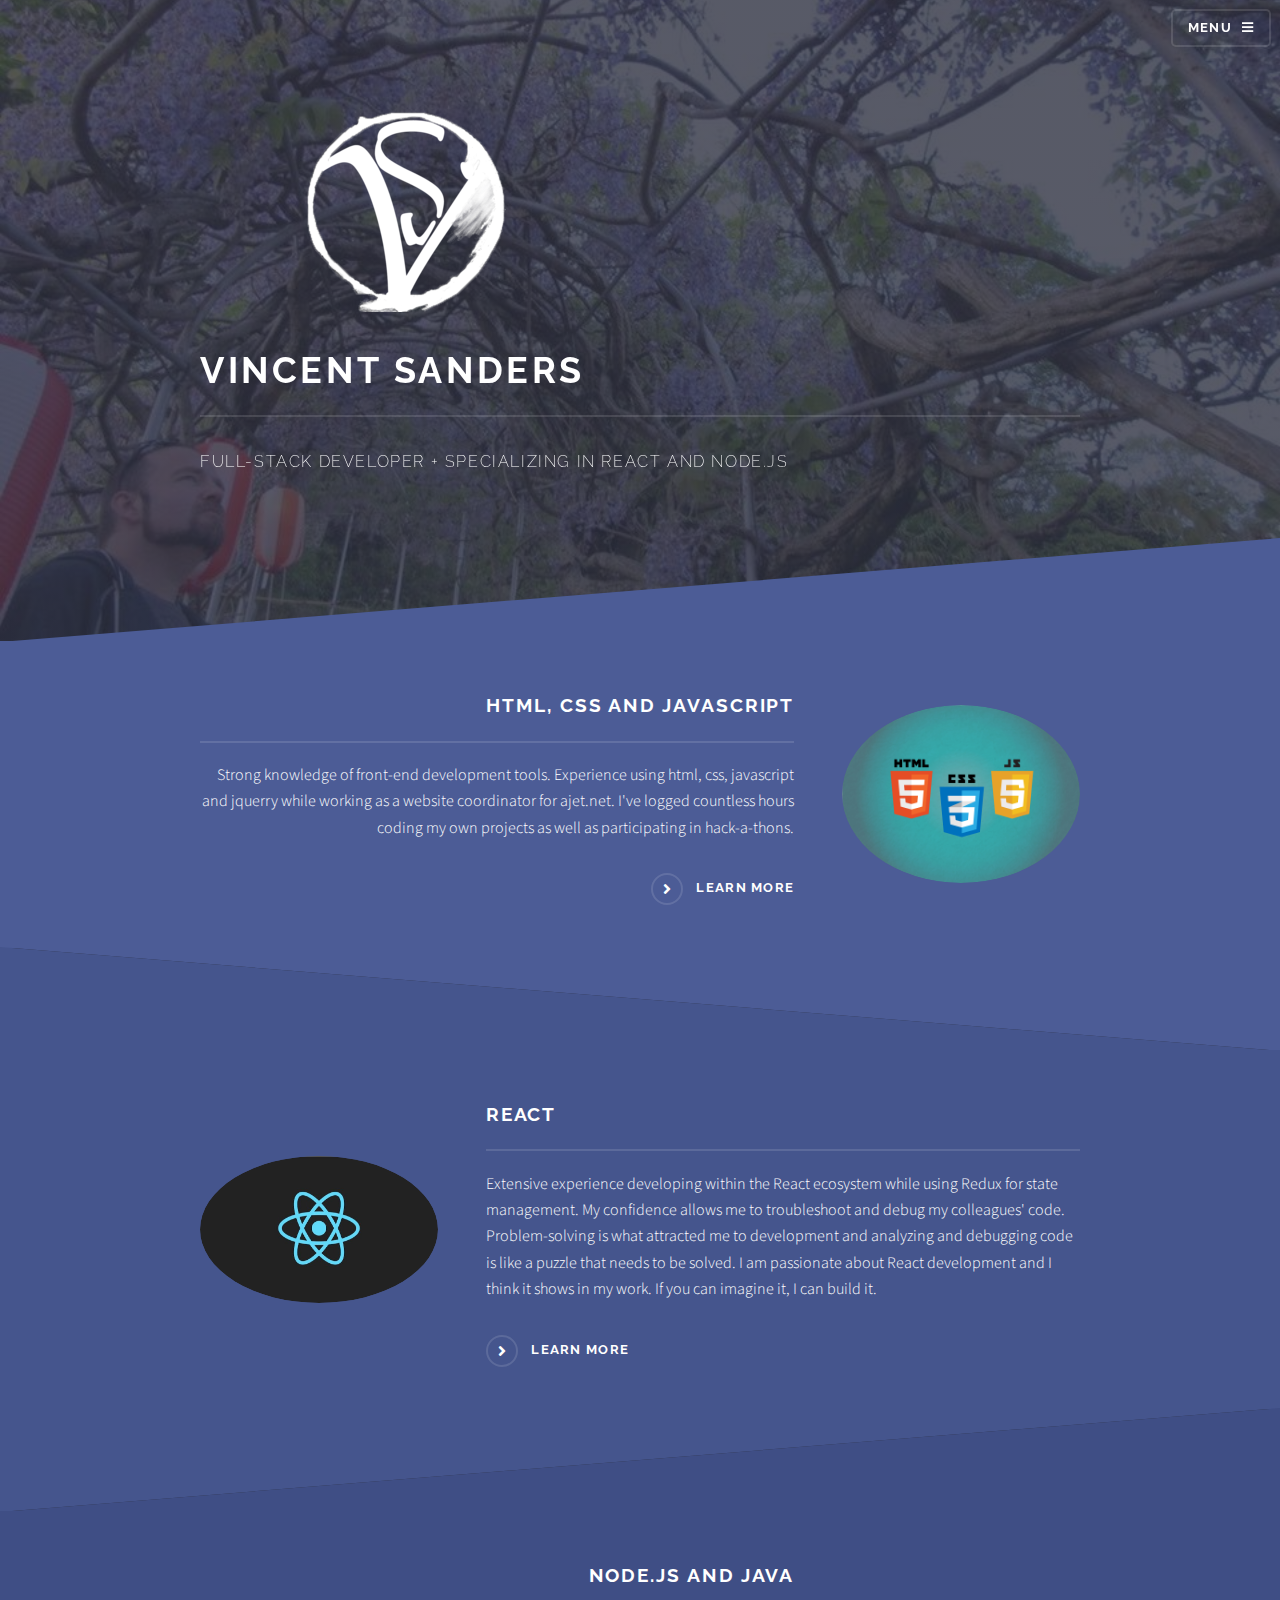
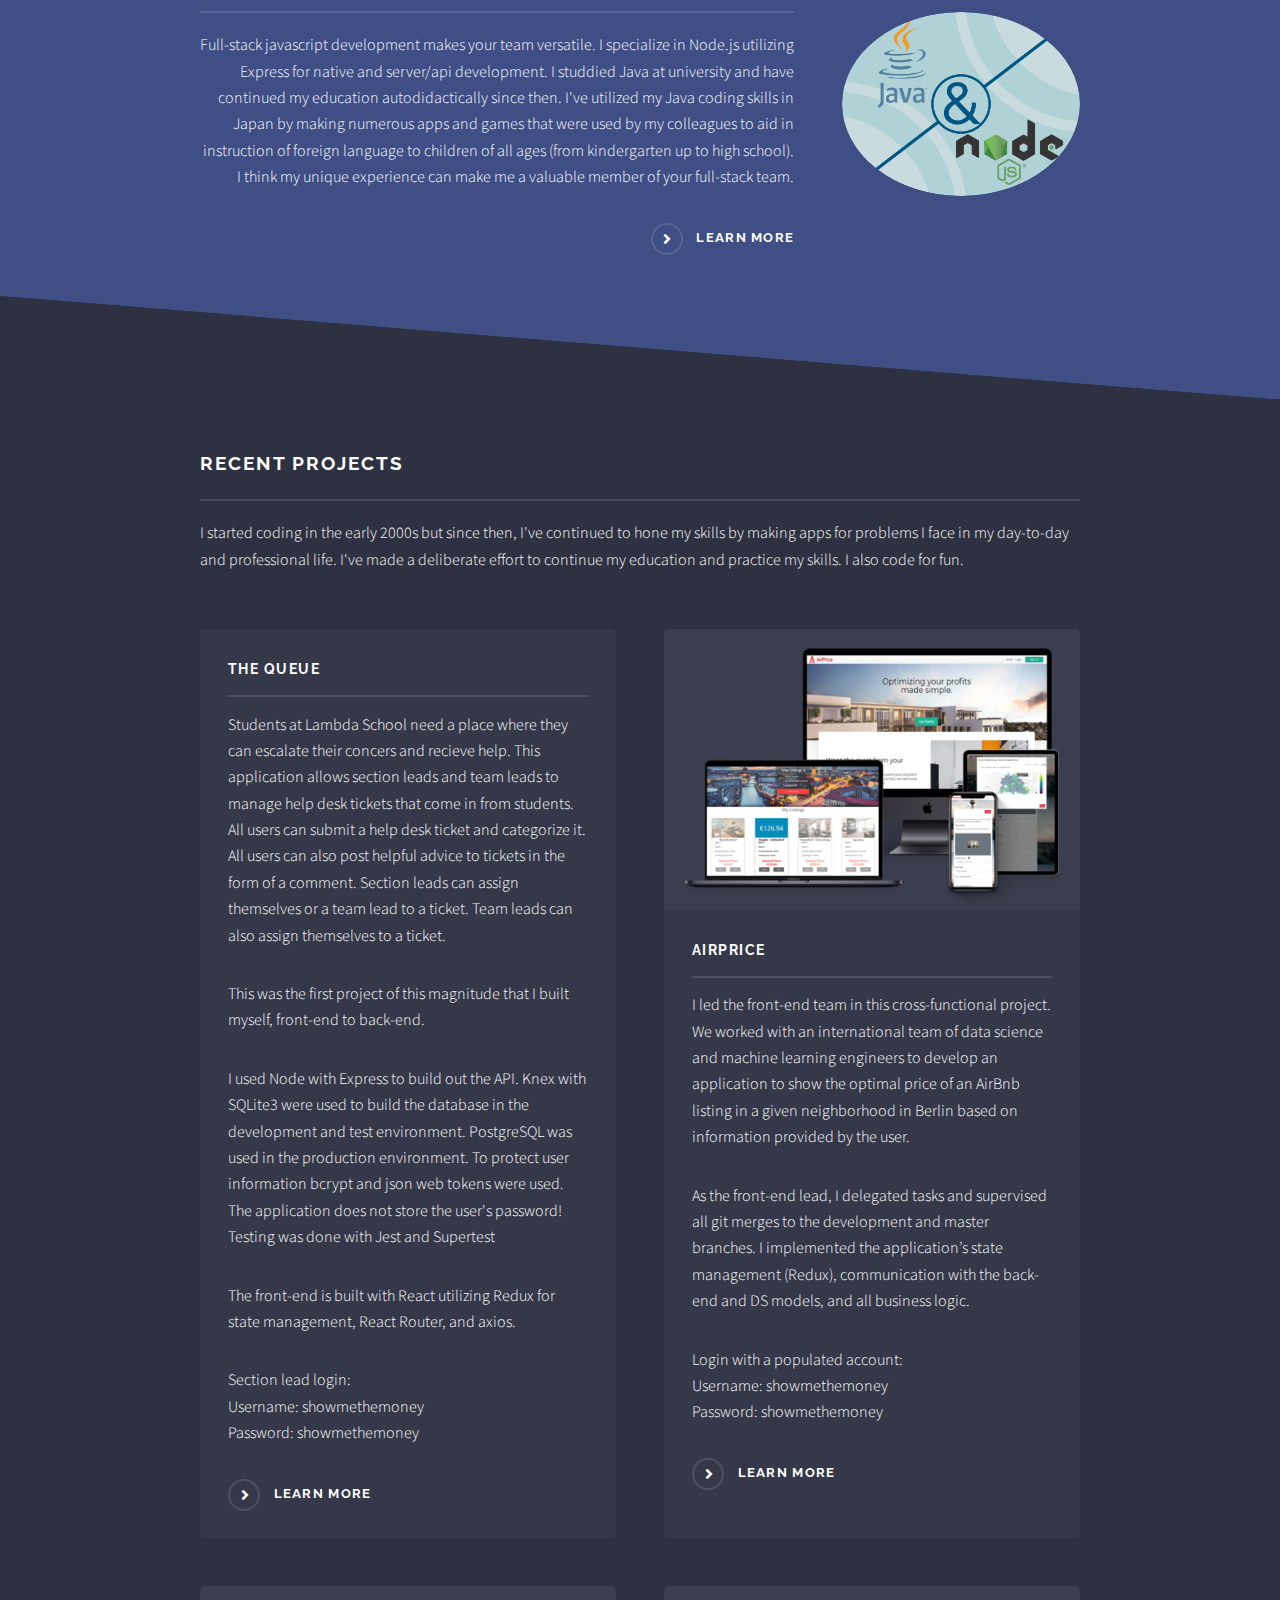
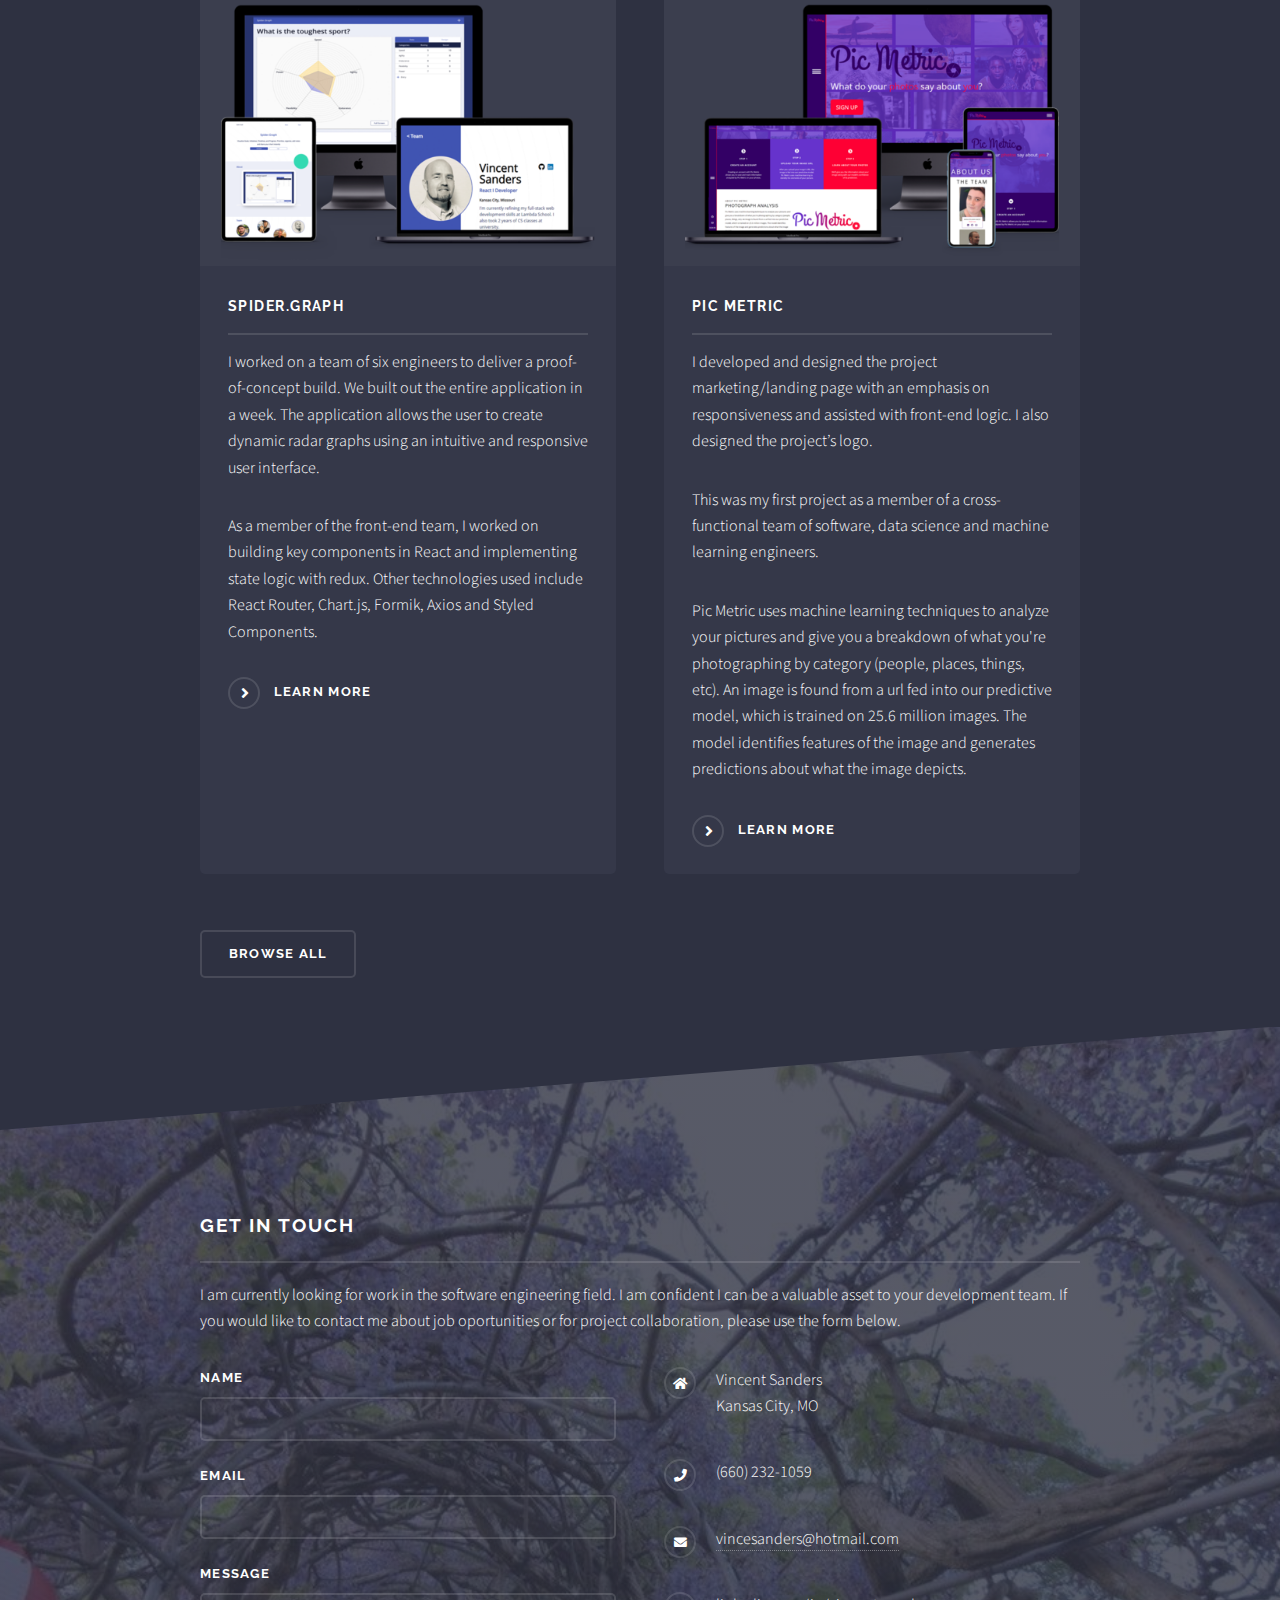
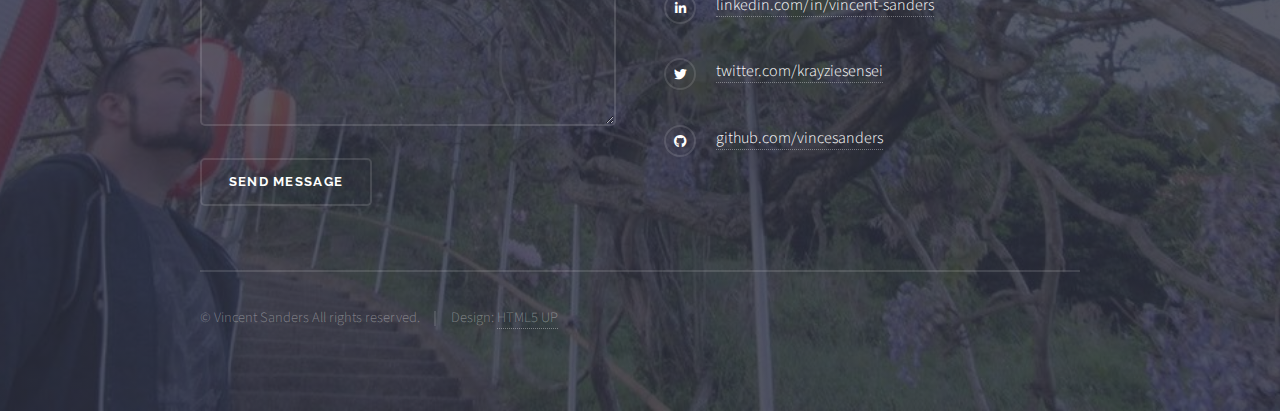
==== index.html @ 2e73297a "Added more detail to some project info, Made some changes to some wording and fixed some typos." ====
<!DOCTYPE HTML>
<!--
	Solid State by HTML5 UP
	html5up.net | @ajlkn
	Free for personal and commercial use under the CCA 3.0 license (html5up.net/license)
-->
<html>
	<head>
		<title>Vincent Sanders</title>
		<meta charset="utf-8" />
		<meta name="viewport" content="width=device-width, initial-scale=1, user-scalable=no" />
		<link rel="stylesheet" href="assets/css/main.css" />
		<noscript><link rel="stylesheet" href="assets/css/noscript.css" /></noscript>
	</head>
	<body class="is-preload">

		<!-- Page Wrapper -->
			<div id="page-wrapper">

				<!-- Header -->
					<header id="header" class="alt">
						<h1><a href="index.html">Vincent Sanders</a></h1>
						<nav>
							<a href="#menu">Menu</a>
						</nav>
					</header>

				<!-- Menu -->
					<nav id="menu">
						<div class="inner">
							<h2>Menu</h2>
							<ul class="links">
								<li><a href="index.html">Home</a></li>
								<li><a href="resume.html">Resume</a></li>
								<li><a href="https://github.com/vincesanders" target="_blank" >My Github</a></li>
								<li><a href="https://the-queue.now.sh/" target="_blank" >The Queue</a></li>
								<li><a href="https://airprice.now.sh/login" target="_blank" >AirPrice</a></li>
								<li><a href="./spidergraph-marketing-page/index.html" target="_blank" >Spider.Graph</a></li>
								<li><a href="./pic-metric-marketing-page/index.html" target="_blank" >Pic Metric</a></li>
							</ul>
							<a href="#" class="close">Close</a>
						</div>
					</nav>

				<!-- Banner -->
					<section id="banner">
						<div class="inner">
							<div class="logo"><img src='./images/portfolio-logo-white-small.png' alt='white logo, VS in circle' /></div>
							<h2>Vincent Sanders</h2>
							<p>Full-Stack Developer + specializing in React and Node.js</p>
						</div>
					</section>

				<!-- Wrapper -->
					<section id="wrapper">

						<!-- One -->
							<section id="one" class="wrapper spotlight style1">
								<div class="inner">
									<a href="resume.html" class="image"><img src="images/html-css-js-logo.jpg" alt="" /></a>
									<div class="content">
										<h2 class="major">html, css and javascript</h2>
										<p>Strong knowledge of front-end development tools. Experience using html, css, javascript and jquerry while working as a website coordinator for ajet.net. I've logged countless hours coding my own projects as well as participating in hack-a-thons.</p>
										<a href="resume.html" class="special">Learn more</a>
									</div>
								</div>
							</section>

						<!-- Two -->
							<section id="two" class="wrapper alt spotlight style2">
								<div class="inner">
									<a href="resume.html" class="image"><img src="images/react-logo.jpg" alt="" /></a>
									<div class="content">
										<h2 class="major">React</h2>
										<p>Extensive experience developing within the React ecosystem while using Redux for state management. My confidence allows me to troubleshoot and debug my colleagues' code. Problem-solving is what attracted me to development and analyzing and debugging code is like a puzzle that needs to be solved. I am passionate about React development and I think it shows in my work. If you can imagine it, I can build it.</p>
										<a href="resume.html" class="special">Learn more</a>
									</div>
								</div>
							</section>

						<!-- Three -->
							<section id="three" class="wrapper spotlight style3">
								<div class="inner">
									<a href="resume.html" class="image"><img src="images/java-nodejs-logo.jpg" alt="" /></a>
									<div class="content">
										<h2 class="major">Node.js and Java</h2>
										<p>Full-stack javascript development makes your team versatile. I specialize in Node.js utilizing Express for native and server/api development. I studdied Java at university and have continued my education autodidactically since then. I've utilized my Java coding skills in Japan by making numerous apps and games that were used by my colleagues to aid in instruction of foreign language to children of all ages (from kindergarten up to high school). I think my unique experience can make me a valuable member of your full-stack team.</p>
										<a href="resume.html" class="special">Learn more</a>
									</div>
								</div>
							</section>

						<!-- Four -->
							<section id="four" class="wrapper alt style1">
								<div class="inner">
									<h2 class="major">Recent Projects</h2>
									<p>I started coding in the early 2000s but since then, I've continued to hone my skills by making apps for problems I face in my day-to-day and professional life. I've made a deliberate effort to continue my education and practice my skills. I also code for fun.</p>
									<section class="features">
										<article>
											<a href="https://the-queue.now.sh/" class="image"><img src="images/thequeue-mockup-small.png" alt="" /></a>
											<h3 class="major">The Queue</h3>
											<p>Students at Lambda School need a place where they can escalate their concers and recieve help. This application allows section leads and team leads to manage help desk tickets that come in from students. All users can submit a help desk ticket and categorize it. All users can also post helpful advice to tickets in the form of a comment. Section leads can assign themselves or a team lead to a ticket. Team leads can also assign themselves to a ticket.</p>
											<p>This was the first project of this magnitude that I built myself, front-end to back-end.</p>
											<p>I used Node with Express to build out the API. Knex with SQLite3 were used to build the database in the development and test environment. PostgreSQL was used in the production environment. To protect user information bcrypt and json web tokens were used. The application does not store the user's password! Testing was done with Jest and Supertest</p>
											<p>The front-end is built with React utilizing Redux for state management, React Router, and axios.</p>
											<p>Section lead login:<br/>Username: showmethemoney<br/>Password: showmethemoney</p>

											<a href="https://the-queue.now.sh/" class="special">Learn more</a>
										</article>
										<article>
											<a href="https://airprice.now.sh/login" class="image"><img src="images/airprice-mockup-small.png" alt="" /></a>
											<h3 class="major">AirPrice</h3>
											<p>I led the front-end team in this cross-functional project. We worked with an international team of data science and machine learning engineers to develop an application to show the optimal price of an AirBnb listing in a given neighborhood in Berlin based on information provided by the user.
											</p>
											<p>As the front-end lead, I delegated tasks and supervised all git merges to the development and master branches. I implemented the application’s state management (Redux), communication with the back-end and DS models, and all business logic.
											</p>
											<p>Login with a populated account:<br/>Username: showmethemoney<br/>Password: showmethemoney</p>
											<a href="./airprice-marketing-page/index.html" class="special">Learn more</a>
										</article>
										<article>
											<a href="./spidergraph-marketing-page/index.html" class="image"><img src="images/spidergraph-mockup-small.png" alt="" /></a>
											<h3 class="major">Spider.Graph</h3>
											<p>I worked on a team of six engineers to deliver a proof-of-concept build. We built out the entire application in a week. The application allows the user to create dynamic radar graphs using an intuitive and responsive user interface.</p>
											<p>As a member of the front-end team, I worked on building key components in React and implementing state logic with redux. Other technologies used include React Router, Chart.js, Formik, Axios and Styled Components.</p>
											<a href="./spidergraph-marketing-page/index.html" class="special">Learn more</a>
										</article>
										<article>
											<a href="./pic-metric-marketing-page/index.html" class="image"><img src="images/picmetric-mockup-small.png" alt="" /></a>
											<h3 class="major">Pic Metric</h3>
											<p>I developed and designed the project marketing/landing page with an emphasis on responsiveness and assisted with front-end logic. I also designed the project’s logo.</p>
											<p>This was my first project as a member of a cross-functional team of software, data science and machine learning engineers.</p>
											<p>Pic Metric uses machine learning techniques to analyze your pictures and give you a breakdown of what you're photographing by category (people, places, things, etc). An image is found from a url fed into our predictive model, which is trained on 25.6 million images. The model identifies features of the image and generates predictions about what the image depicts.</p>
											<a href="./pic-metric-marketing-page/index.html" class="special">Learn more</a>
										</article>
									</section>
									<ul class="actions">
										<li><a href="#four" class="button">Browse All</a></li>
									</ul>
								</div>
							</section>

					</section>

				<!-- Footer -->
					<section id="footer">
						<div class="inner">
							<h2 class="major">Get in touch</h2>
							<p>I am currently looking for work in the software engineering field. I am confident I can be a valuable asset to your development team. If you would like to contact me about job oportunities or for project collaboration, please use the form below.</p>
							<form method="post" action="#">
								<div class="fields">
									<div class="field">
										<label for="name">Name</label>
										<input type="text" name="name" id="name" />
									</div>
									<div class="field">
										<label for="email">Email</label>
										<input type="email" name="email" id="email" />
									</div>
									<div class="field">
										<label for="message">Message</label>
										<textarea name="message" id="message" rows="4"></textarea>
									</div>
								</div>
								<ul class="actions">
									<li><input type="submit" value="Send Message" /></li>
								</ul>
							</form>
							<ul class="contact">
								<li class="icon solid fa-home">
									Vincent Sanders<br />
									Kansas City, MO
								</li>
								<li class="icon solid fa-phone">(660) 232-1059</li>
								<li class="icon solid fa-envelope"><a href="mailto:vincesanders@hotmail.com">vincesanders@hotmail.com</a></li>
								<li class="icon brands fa-linkedin-in"><a href="https://www.linkedin.com/in/vincent-sanders/">linkedin.com/in/vincent-sanders</a></li>
								<li class="icon brands fa-twitter"><a href="https://twitter.com/krayziesensei">twitter.com/krayziesensei</a></li>
								<li class="icon brands fa-github"><a href="https://github.com/vincesanders">github.com/vincesanders</a></li>
							</ul>
							<ul class="copyright">
								<li>&copy; Vincent Sanders All rights reserved.</li><li>Design: <a href="http://html5up.net">HTML5 UP</a></li>
							</ul>
						</div>
					</section>

			</div>

		<!-- Scripts -->
			<script src="assets/js/jquery.min.js"></script>
			<script src="assets/js/jquery.scrollex.min.js"></script>
			<script src="assets/js/browser.min.js"></script>
			<script src="assets/js/breakpoints.min.js"></script>
			<script src="assets/js/util.js"></script>
			<script src="assets/js/main.js"></script>
			<script src="assets/js/handleContact.js"></script>
	</body>
</html>
---- assets/css/main.css ----
@charset "UTF-8";
@import 'fontawesome-all.min.css';
@import url("https://fonts.googleapis.com/css?family=Raleway:200,700|Source+Sans+Pro:300,600,300italic,600italic");
/*
	Solid State by HTML5 UP
	html5up.net | @ajlkn
	Free for personal and commercial use under the CCA 3.0 license (html5up.net/license)
*/
html, body, div, span, applet, object,
iframe, h1, h2, h3, h4, h5, h6, p, blockquote,
pre, a, abbr, acronym, address, big, cite,
code, del, dfn, em, img, ins, kbd, q, s, samp,
small, strike, strong, sub, sup, tt, var, b,
u, i, center, dl, dt, dd, ol, ul, li, fieldset,
form, label, legend, table, caption, tbody,
tfoot, thead, tr, th, td, article, aside,
canvas, details, embed, figure, figcaption,
footer, header, hgroup, menu, nav, output, ruby,
section, summary, time, mark, audio, video {
  margin: 0;
  padding: 0;
  border: 0;
  font-size: 100%;
  font: inherit;
  vertical-align: baseline;
}

article, aside, details, figcaption, figure,
footer, header, hgroup, menu, nav, section {
  display: block;
}

body {
  line-height: 1;
}

ol, ul {
  list-style: none;
}

blockquote, q {
  quotes: none;
}
blockquote:before, blockquote:after, q:before, q:after {
  content: "";
  content: none;
}

table {
  border-collapse: collapse;
  border-spacing: 0;
}

body {
  -webkit-text-size-adjust: none;
}

mark {
  background-color: transparent;
  color: inherit;
}

input::-moz-focus-inner {
  border: 0;
  padding: 0;
}

input, select, textarea {
  -moz-appearance: none;
  -webkit-appearance: none;
  -ms-appearance: none;
  appearance: none;
}

/* Basic */
@-ms-viewport {
  width: device-width;
}
body {
  -ms-overflow-style: scrollbar;
}

@media screen and (max-width: 480px) {
  html, body {
    min-width: 320px;
  }
}
html {
  box-sizing: border-box;
}

*, *:before, *:after {
  box-sizing: inherit;
}

body {
  background-color: #2e3141;
  background-image: linear-gradient(to top, rgba(46, 49, 65, 0.8), rgba(46, 49, 65, 0.8)), url("../../images/wisteria.jpg");
  background-size: auto, cover;
  background-attachment: fixed, fixed;
  background-position: center, center;
}
body.is-preload *, body.is-preload *:before, body.is-preload *:after {
  -moz-animation: none !important;
  -webkit-animation: none !important;
  -ms-animation: none !important;
  animation: none !important;
  -moz-transition: none !important;
  -webkit-transition: none !important;
  -ms-transition: none !important;
  transition: none !important;
}

/* Type */
body, input, select, textarea {
  color: #ffffff;
  font-family: "Source Sans Pro", Helvetica, sans-serif;
  font-size: 16.5pt;
  font-weight: 300;
  line-height: 1.65;
}
@media screen and (max-width: 1680px) {
  body, input, select, textarea {
    font-size: 13pt;
  }
}
@media screen and (max-width: 1280px) {
  body, input, select, textarea {
    font-size: 12pt;
  }
}
@media screen and (max-width: 980px) {
  body, input, select, textarea {
    font-size: 12pt;
  }
}
@media screen and (max-width: 736px) {
  body, input, select, textarea {
    font-size: 12pt;
  }
}
@media screen and (max-width: 480px) {
  body, input, select, textarea {
    font-size: 12pt;
  }
}

a {
  -moz-transition: color 0.2s ease-in-out, border-bottom-color 0.2s ease-in-out;
  -webkit-transition: color 0.2s ease-in-out, border-bottom-color 0.2s ease-in-out;
  -ms-transition: color 0.2s ease-in-out, border-bottom-color 0.2s ease-in-out;
  transition: color 0.2s ease-in-out, border-bottom-color 0.2s ease-in-out;
  border-bottom: dotted 1px rgba(255, 255, 255, 0.35);
  color: #ffffff;
  text-decoration: none;
}
a:hover {
  border-bottom-color: transparent;
  color: #ffffff !important;
  border-bottom-color: rgba(255, 255, 255, 0.8);
}
a.special:not(.button) {
  text-decoration: none;
  border-bottom: 0;
  display: block;
  font-family: Raleway, Helvetica, sans-serif;
  font-size: 0.8em;
  font-weight: 700;
  letter-spacing: 0.1em;
  margin: 0 0 2em 0;
  text-transform: uppercase;
}
a.special:not(.button):before {
  -moz-osx-font-smoothing: grayscale;
  -webkit-font-smoothing: antialiased;
  display: inline-block;
  font-style: normal;
  font-variant: normal;
  text-rendering: auto;
  line-height: 1;
  text-transform: none !important;
  font-family: "Font Awesome 5 Free";
  font-weight: 900;
}
a.special:not(.button):before {
  -moz-transition: background-color 0.2s ease-in-out;
  -webkit-transition: background-color 0.2s ease-in-out;
  -ms-transition: background-color 0.2s ease-in-out;
  transition: background-color 0.2s ease-in-out;
  border-radius: 100%;
  border: solid 2px rgba(255, 255, 255, 0.125);
  content: "";
  display: inline-block;
  font-size: 1.25em;
  height: 2em;
  line-height: 1.75em;
  margin-right: 0.85em;
  text-align: center;
  text-indent: 0.15em;
  vertical-align: middle;
  width: 2em;
}
a.special:not(.button):hover:before {
  background-color: rgba(255, 255, 255, 0.025);
}
a.special:not(.button):active:before {
  background-color: rgba(255, 255, 255, 0.075);
}

strong, b {
  color: #ffffff;
  font-weight: 600;
}

em, i {
  font-style: italic;
}

p {
  margin: 0 0 2em 0;
}

h1, h2, h3, h4, h5, h6 {
  color: #ffffff;
  font-family: Raleway, Helvetica, sans-serif;
  font-weight: 700;
  letter-spacing: 0.1em;
  margin: 0 0 1em 0;
  text-transform: uppercase;
}
h1 a, h2 a, h3 a, h4 a, h5 a, h6 a {
  color: inherit;
  text-decoration: none;
  border-bottom: 0;
}
h1 span, h2 span, h3 span, h4 span, h5 span, h6 span {
  font-weight: 200;
}
h1.major, h2.major, h3.major, h4.major, h5.major, h6.major {
  padding-bottom: 1em;
  border-bottom: solid 2px rgba(255, 255, 255, 0.125);
}

h2 {
  font-size: 1.2em;
}

h3 {
  font-size: 0.9em;
}

h4 {
  font-size: 0.7em;
}

h5 {
  font-size: 0.7em;
}

h6 {
  font-size: 0.7em;
}

@media screen and (max-width: 736px) {
  h2 {
    font-size: 1em;
  }

  h3 {
    font-size: 0.8em;
  }
}
sub {
  font-size: 0.8em;
  position: relative;
  top: 0.5em;
}

sup {
  font-size: 0.8em;
  position: relative;
  top: -0.5em;
}

blockquote {
  border-left: solid 4px rgba(255, 255, 255, 0.125);
  font-style: italic;
  margin: 0 0 2em 0;
  padding: 0.5em 0 0.5em 2em;
}

code {
  background: rgba(255, 255, 255, 0.025);
  border-radius: 5px;
  border: solid 2px rgba(255, 255, 255, 0.125);
  font-family: "Courier New", monospace;
  font-size: 0.9em;
  margin: 0 0.25em;
  padding: 0.25em 0.65em;
}

pre {
  -webkit-overflow-scrolling: touch;
  font-family: "Courier New", monospace;
  font-size: 0.9em;
  margin: 0 0 2em 0;
}
pre code {
  display: block;
  line-height: 1.75em;
  padding: 1em 1.5em;
  overflow-x: auto;
}

hr {
  border: 0;
  border-bottom: solid 2px rgba(255, 255, 255, 0.125);
  margin: 2.5em 0;
}
hr.major {
  margin: 4em 0;
}

.align-left {
  text-align: left;
}

.align-center {
  text-align: center;
}

.align-right {
  text-align: right;
}

/* Row */
.row {
  display: flex;
  flex-wrap: wrap;
  box-sizing: border-box;
  align-items: stretch;
}
.row > * {
  box-sizing: border-box;
}
.row.gtr-uniform > * > :last-child {
  margin-bottom: 0;
}
.row.aln-left {
  justify-content: flex-start;
}
.row.aln-center {
  justify-content: center;
}
.row.aln-right {
  justify-content: flex-end;
}
.row.aln-top {
  align-items: flex-start;
}
.row.aln-middle {
  align-items: center;
}
.row.aln-bottom {
  align-items: flex-end;
}
.row > .imp {
  order: -1;
}
.row > .col-1 {
  width: 8.3333333333%;
}
.row > .off-1 {
  margin-left: 8.3333333333%;
}
.row > .col-2 {
  width: 16.6666666667%;
}
.row > .off-2 {
  margin-left: 16.6666666667%;
}
.row > .col-3 {
  width: 25%;
}
.row > .off-3 {
  margin-left: 25%;
}
.row > .col-4 {
  width: 33.3333333333%;
}
.row > .off-4 {
  margin-left: 33.3333333333%;
}
.row > .col-5 {
  width: 41.6666666667%;
}
.row > .off-5 {
  margin-left: 41.6666666667%;
}
.row > .col-6 {
  width: 50%;
}
.row > .off-6 {
  margin-left: 50%;
}
.row > .col-7 {
  width: 58.3333333333%;
}
.row > .off-7 {
  margin-left: 58.3333333333%;
}
.row > .col-8 {
  width: 66.6666666667%;
}
.row > .off-8 {
  margin-left: 66.6666666667%;
}
.row > .col-9 {
  width: 75%;
}
.row > .off-9 {
  margin-left: 75%;
}
.row > .col-10 {
  width: 83.3333333333%;
}
.row > .off-10 {
  margin-left: 83.3333333333%;
}
.row > .col-11 {
  width: 91.6666666667%;
}
.row > .off-11 {
  margin-left: 91.6666666667%;
}
.row > .col-12 {
  width: 100%;
}
.row > .off-12 {
  margin-left: 100%;
}
.row.gtr-0 {
  margin-top: 0;
  margin-left: 0em;
}
.row.gtr-0 > * {
  padding: 0 0 0 0em;
}
.row.gtr-0.gtr-uniform {
  margin-top: 0em;
}
.row.gtr-0.gtr-uniform > * {
  padding-top: 0em;
}
.row.gtr-25 {
  margin-top: 0;
  margin-left: -0.4375em;
}
.row.gtr-25 > * {
  padding: 0 0 0 0.4375em;
}
.row.gtr-25.gtr-uniform {
  margin-top: -0.4375em;
}
.row.gtr-25.gtr-uniform > * {
  padding-top: 0.4375em;
}
.row.gtr-50 {
  margin-top: 0;
  margin-left: -0.875em;
}
.row.gtr-50 > * {
  padding: 0 0 0 0.875em;
}
.row.gtr-50.gtr-uniform {
  margin-top: -0.875em;
}
.row.gtr-50.gtr-uniform > * {
  padding-top: 0.875em;
}
.row {
  margin-top: 0;
  margin-left: -1.75em;
}
.row > * {
  padding: 0 0 0 1.75em;
}
.row.gtr-uniform {
  margin-top: -1.75em;
}
.row.gtr-uniform > * {
  padding-top: 1.75em;
}
.row.gtr-150 {
  margin-top: 0;
  margin-left: -2.625em;
}
.row.gtr-150 > * {
  padding: 0 0 0 2.625em;
}
.row.gtr-150.gtr-uniform {
  margin-top: -2.625em;
}
.row.gtr-150.gtr-uniform > * {
  padding-top: 2.625em;
}
.row.gtr-200 {
  margin-top: 0;
  margin-left: -3.5em;
}
.row.gtr-200 > * {
  padding: 0 0 0 3.5em;
}
.row.gtr-200.gtr-uniform {
  margin-top: -3.5em;
}
.row.gtr-200.gtr-uniform > * {
  padding-top: 3.5em;
}
@media screen and (max-width: 1680px) {
  .row {
    display: flex;
    flex-wrap: wrap;
    box-sizing: border-box;
    align-items: stretch;
  }
  .row > * {
    box-sizing: border-box;
  }
  .row.gtr-uniform > * > :last-child {
    margin-bottom: 0;
  }
  .row.aln-left {
    justify-content: flex-start;
  }
  .row.aln-center {
    justify-content: center;
  }
  .row.aln-right {
    justify-content: flex-end;
  }
  .row.aln-top {
    align-items: flex-start;
  }
  .row.aln-middle {
    align-items: center;
  }
  .row.aln-bottom {
    align-items: flex-end;
  }
  .row > .imp-xlarge {
    order: -1;
  }
  .row > .col-1-xlarge {
    width: 8.3333333333%;
  }
  .row > .off-1-xlarge {
    margin-left: 8.3333333333%;
  }
  .row > .col-2-xlarge {
    width: 16.6666666667%;
  }
  .row > .off-2-xlarge {
    margin-left: 16.6666666667%;
  }
  .row > .col-3-xlarge {
    width: 25%;
  }
  .row > .off-3-xlarge {
    margin-left: 25%;
  }
  .row > .col-4-xlarge {
    width: 33.3333333333%;
  }
  .row > .off-4-xlarge {
    margin-left: 33.3333333333%;
  }
  .row > .col-5-xlarge {
    width: 41.6666666667%;
  }
  .row > .off-5-xlarge {
    margin-left: 41.6666666667%;
  }
  .row > .col-6-xlarge {
    width: 50%;
  }
  .row > .off-6-xlarge {
    margin-left: 50%;
  }
  .row > .col-7-xlarge {
    width: 58.3333333333%;
  }
  .row > .off-7-xlarge {
    margin-left: 58.3333333333%;
  }
  .row > .col-8-xlarge {
    width: 66.6666666667%;
  }
  .row > .off-8-xlarge {
    margin-left: 66.6666666667%;
  }
  .row > .col-9-xlarge {
    width: 75%;
  }
  .row > .off-9-xlarge {
    margin-left: 75%;
  }
  .row > .col-10-xlarge {
    width: 83.3333333333%;
  }
  .row > .off-10-xlarge {
    margin-left: 83.3333333333%;
  }
  .row > .col-11-xlarge {
    width: 91.6666666667%;
  }
  .row > .off-11-xlarge {
    margin-left: 91.6666666667%;
  }
  .row > .col-12-xlarge {
    width: 100%;
  }
  .row > .off-12-xlarge {
    margin-left: 100%;
  }
  .row.gtr-0 {
    margin-top: 0;
    margin-left: 0em;
  }
  .row.gtr-0 > * {
    padding: 0 0 0 0em;
  }
  .row.gtr-0.gtr-uniform {
    margin-top: 0em;
  }
  .row.gtr-0.gtr-uniform > * {
    padding-top: 0em;
  }
  .row.gtr-25 {
    margin-top: 0;
    margin-left: -0.4375em;
  }
  .row.gtr-25 > * {
    padding: 0 0 0 0.4375em;
  }
  .row.gtr-25.gtr-uniform {
    margin-top: -0.4375em;
  }
  .row.gtr-25.gtr-uniform > * {
    padding-top: 0.4375em;
  }
  .row.gtr-50 {
    margin-top: 0;
    margin-left: -0.875em;
  }
  .row.gtr-50 > * {
    padding: 0 0 0 0.875em;
  }
  .row.gtr-50.gtr-uniform {
    margin-top: -0.875em;
  }
  .row.gtr-50.gtr-uniform > * {
    padding-top: 0.875em;
  }
  .row {
    margin-top: 0;
    margin-left: -1.75em;
  }
  .row > * {
    padding: 0 0 0 1.75em;
  }
  .row.gtr-uniform {
    margin-top: -1.75em;
  }
  .row.gtr-uniform > * {
    padding-top: 1.75em;
  }
  .row.gtr-150 {
    margin-top: 0;
    margin-left: -2.625em;
  }
  .row.gtr-150 > * {
    padding: 0 0 0 2.625em;
  }
  .row.gtr-150.gtr-uniform {
    margin-top: -2.625em;
  }
  .row.gtr-150.gtr-uniform > * {
    padding-top: 2.625em;
  }
  .row.gtr-200 {
    margin-top: 0;
    margin-left: -3.5em;
  }
  .row.gtr-200 > * {
    padding: 0 0 0 3.5em;
  }
  .row.gtr-200.gtr-uniform {
    margin-top: -3.5em;
  }
  .row.gtr-200.gtr-uniform > * {
    padding-top: 3.5em;
  }
}
@media screen and (max-width: 1280px) {
  .row {
    display: flex;
    flex-wrap: wrap;
    box-sizing: border-box;
    align-items: stretch;
  }
  .row > * {
    box-sizing: border-box;
  }
  .row.gtr-uniform > * > :last-child {
    margin-bottom: 0;
  }
  .row.aln-left {
    justify-content: flex-start;
  }
  .row.aln-center {
    justify-content: center;
  }
  .row.aln-right {
    justify-content: flex-end;
  }
  .row.aln-top {
    align-items: flex-start;
  }
  .row.aln-middle {
    align-items: center;
  }
  .row.aln-bottom {
    align-items: flex-end;
  }
  .row > .imp-large {
    order: -1;
  }
  .row > .col-1-large {
    width: 8.3333333333%;
  }
  .row > .off-1-large {
    margin-left: 8.3333333333%;
  }
  .row > .col-2-large {
    width: 16.6666666667%;
  }
  .row > .off-2-large {
    margin-left: 16.6666666667%;
  }
  .row > .col-3-large {
    width: 25%;
  }
  .row > .off-3-large {
    margin-left: 25%;
  }
  .row > .col-4-large {
    width: 33.3333333333%;
  }
  .row > .off-4-large {
    margin-left: 33.3333333333%;
  }
  .row > .col-5-large {
    width: 41.6666666667%;
  }
  .row > .off-5-large {
    margin-left: 41.6666666667%;
  }
  .row > .col-6-large {
    width: 50%;
  }
  .row > .off-6-large {
    margin-left: 50%;
  }
  .row > .col-7-large {
    width: 58.3333333333%;
  }
  .row > .off-7-large {
    margin-left: 58.3333333333%;
  }
  .row > .col-8-large {
    width: 66.6666666667%;
  }
  .row > .off-8-large {
    margin-left: 66.6666666667%;
  }
  .row > .col-9-large {
    width: 75%;
  }
  .row > .off-9-large {
    margin-left: 75%;
  }
  .row > .col-10-large {
    width: 83.3333333333%;
  }
  .row > .off-10-large {
    margin-left: 83.3333333333%;
  }
  .row > .col-11-large {
    width: 91.6666666667%;
  }
  .row > .off-11-large {
    margin-left: 91.6666666667%;
  }
  .row > .col-12-large {
    width: 100%;
  }
  .row > .off-12-large {
    margin-left: 100%;
  }
  .row.gtr-0 {
    margin-top: 0;
    margin-left: 0em;
  }
  .row.gtr-0 > * {
    padding: 0 0 0 0em;
  }
  .row.gtr-0.gtr-uniform {
    margin-top: 0em;
  }
  .row.gtr-0.gtr-uniform > * {
    padding-top: 0em;
  }
  .row.gtr-25 {
    margin-top: 0;
    margin-left: -0.4375em;
  }
  .row.gtr-25 > * {
    padding: 0 0 0 0.4375em;
  }
  .row.gtr-25.gtr-uniform {
    margin-top: -0.4375em;
  }
  .row.gtr-25.gtr-uniform > * {
    padding-top: 0.4375em;
  }
  .row.gtr-50 {
    margin-top: 0;
    margin-left: -0.875em;
  }
  .row.gtr-50 > * {
    padding: 0 0 0 0.875em;
  }
  .row.gtr-50.gtr-uniform {
    margin-top: -0.875em;
  }
  .row.gtr-50.gtr-uniform > * {
    padding-top: 0.875em;
  }
  .row {
    margin-top: 0;
    margin-left: -1.75em;
  }
  .row > * {
    padding: 0 0 0 1.75em;
  }
  .row.gtr-uniform {
    margin-top: -1.75em;
  }
  .row.gtr-uniform > * {
    padding-top: 1.75em;
  }
  .row.gtr-150 {
    margin-top: 0;
    margin-left: -2.625em;
  }
  .row.gtr-150 > * {
    padding: 0 0 0 2.625em;
  }
  .row.gtr-150.gtr-uniform {
    margin-top: -2.625em;
  }
  .row.gtr-150.gtr-uniform > * {
    padding-top: 2.625em;
  }
  .row.gtr-200 {
    margin-top: 0;
    margin-left: -3.5em;
  }
  .row.gtr-200 > * {
    padding: 0 0 0 3.5em;
  }
  .row.gtr-200.gtr-uniform {
    margin-top: -3.5em;
  }
  .row.gtr-200.gtr-uniform > * {
    padding-top: 3.5em;
  }
}
@media screen and (max-width: 980px) {
  .row {
    display: flex;
    flex-wrap: wrap;
    box-sizing: border-box;
    align-items: stretch;
  }
  .row > * {
    box-sizing: border-box;
  }
  .row.gtr-uniform > * > :last-child {
    margin-bottom: 0;
  }
  .row.aln-left {
    justify-content: flex-start;
  }
  .row.aln-center {
    justify-content: center;
  }
  .row.aln-right {
    justify-content: flex-end;
  }
  .row.aln-top {
    align-items: flex-start;
  }
  .row.aln-middle {
    align-items: center;
  }
  .row.aln-bottom {
    align-items: flex-end;
  }
  .row > .imp-medium {
    order: -1;
  }
  .row > .col-1-medium {
    width: 8.3333333333%;
  }
  .row > .off-1-medium {
    margin-left: 8.3333333333%;
  }
  .row > .col-2-medium {
    width: 16.6666666667%;
  }
  .row > .off-2-medium {
    margin-left: 16.6666666667%;
  }
  .row > .col-3-medium {
    width: 25%;
  }
  .row > .off-3-medium {
    margin-left: 25%;
  }
  .row > .col-4-medium {
    width: 33.3333333333%;
  }
  .row > .off-4-medium {
    margin-left: 33.3333333333%;
  }
  .row > .col-5-medium {
    width: 41.6666666667%;
  }
  .row > .off-5-medium {
    margin-left: 41.6666666667%;
  }
  .row > .col-6-medium {
    width: 50%;
  }
  .row > .off-6-medium {
    margin-left: 50%;
  }
  .row > .col-7-medium {
    width: 58.3333333333%;
  }
  .row > .off-7-medium {
    margin-left: 58.3333333333%;
  }
  .row > .col-8-medium {
    width: 66.6666666667%;
  }
  .row > .off-8-medium {
    margin-left: 66.6666666667%;
  }
  .row > .col-9-medium {
    width: 75%;
  }
  .row > .off-9-medium {
    margin-left: 75%;
  }
  .row > .col-10-medium {
    width: 83.3333333333%;
  }
  .row > .off-10-medium {
    margin-left: 83.3333333333%;
  }
  .row > .col-11-medium {
    width: 91.6666666667%;
  }
  .row > .off-11-medium {
    margin-left: 91.6666666667%;
  }
  .row > .col-12-medium {
    width: 100%;
  }
  .row > .off-12-medium {
    margin-left: 100%;
  }
  .row.gtr-0 {
    margin-top: 0;
    margin-left: 0em;
  }
  .row.gtr-0 > * {
    padding: 0 0 0 0em;
  }
  .row.gtr-0.gtr-uniform {
    margin-top: 0em;
  }
  .row.gtr-0.gtr-uniform > * {
    padding-top: 0em;
  }
  .row.gtr-25 {
    margin-top: 0;
    margin-left: -0.4375em;
  }
  .row.gtr-25 > * {
    padding: 0 0 0 0.4375em;
  }
  .row.gtr-25.gtr-uniform {
    margin-top: -0.4375em;
  }
  .row.gtr-25.gtr-uniform > * {
    padding-top: 0.4375em;
  }
  .row.gtr-50 {
    margin-top: 0;
    margin-left: -0.875em;
  }
  .row.gtr-50 > * {
    padding: 0 0 0 0.875em;
  }
  .row.gtr-50.gtr-uniform {
    margin-top: -0.875em;
  }
  .row.gtr-50.gtr-uniform > * {
    padding-top: 0.875em;
  }
  .row {
    margin-top: 0;
    margin-left: -1.75em;
  }
  .row > * {
    padding: 0 0 0 1.75em;
  }
  .row.gtr-uniform {
    margin-top: -1.75em;
  }
  .row.gtr-uniform > * {
    padding-top: 1.75em;
  }
  .row.gtr-150 {
    margin-top: 0;
    margin-left: -2.625em;
  }
  .row.gtr-150 > * {
    padding: 0 0 0 2.625em;
  }
  .row.gtr-150.gtr-uniform {
    margin-top: -2.625em;
  }
  .row.gtr-150.gtr-uniform > * {
    padding-top: 2.625em;
  }
  .row.gtr-200 {
    margin-top: 0;
    margin-left: -3.5em;
  }
  .row.gtr-200 > * {
    padding: 0 0 0 3.5em;
  }
  .row.gtr-200.gtr-uniform {
    margin-top: -3.5em;
  }
  .row.gtr-200.gtr-uniform > * {
    padding-top: 3.5em;
  }
}
@media screen and (max-width: 736px) {
  .row {
    display: flex;
    flex-wrap: wrap;
    box-sizing: border-box;
    align-items: stretch;
  }
  .row > * {
    box-sizing: border-box;
  }
  .row.gtr-uniform > * > :last-child {
    margin-bottom: 0;
  }
  .row.aln-left {
    justify-content: flex-start;
  }
  .row.aln-center {
    justify-content: center;
  }
  .row.aln-right {
    justify-content: flex-end;
  }
  .row.aln-top {
    align-items: flex-start;
  }
  .row.aln-middle {
    align-items: center;
  }
  .row.aln-bottom {
    align-items: flex-end;
  }
  .row > .imp-small {
    order: -1;
  }
  .row > .col-1-small {
    width: 8.3333333333%;
  }
  .row > .off-1-small {
    margin-left: 8.3333333333%;
  }
  .row > .col-2-small {
    width: 16.6666666667%;
  }
  .row > .off-2-small {
    margin-left: 16.6666666667%;
  }
  .row > .col-3-small {
    width: 25%;
  }
  .row > .off-3-small {
    margin-left: 25%;
  }
  .row > .col-4-small {
    width: 33.3333333333%;
  }
  .row > .off-4-small {
    margin-left: 33.3333333333%;
  }
  .row > .col-5-small {
    width: 41.6666666667%;
  }
  .row > .off-5-small {
    margin-left: 41.6666666667%;
  }
  .row > .col-6-small {
    width: 50%;
  }
  .row > .off-6-small {
    margin-left: 50%;
  }
  .row > .col-7-small {
    width: 58.3333333333%;
  }
  .row > .off-7-small {
    margin-left: 58.3333333333%;
  }
  .row > .col-8-small {
    width: 66.6666666667%;
  }
  .row > .off-8-small {
    margin-left: 66.6666666667%;
  }
  .row > .col-9-small {
    width: 75%;
  }
  .row > .off-9-small {
    margin-left: 75%;
  }
  .row > .col-10-small {
    width: 83.3333333333%;
  }
  .row > .off-10-small {
    margin-left: 83.3333333333%;
  }
  .row > .col-11-small {
    width: 91.6666666667%;
  }
  .row > .off-11-small {
    margin-left: 91.6666666667%;
  }
  .row > .col-12-small {
    width: 100%;
  }
  .row > .off-12-small {
    margin-left: 100%;
  }
  .row.gtr-0 {
    margin-top: 0;
    margin-left: 0em;
  }
  .row.gtr-0 > * {
    padding: 0 0 0 0em;
  }
  .row.gtr-0.gtr-uniform {
    margin-top: 0em;
  }
  .row.gtr-0.gtr-uniform > * {
    padding-top: 0em;
  }
  .row.gtr-25 {
    margin-top: 0;
    margin-left: -0.3125em;
  }
  .row.gtr-25 > * {
    padding: 0 0 0 0.3125em;
  }
  .row.gtr-25.gtr-uniform {
    margin-top: -0.3125em;
  }
  .row.gtr-25.gtr-uniform > * {
    padding-top: 0.3125em;
  }
  .row.gtr-50 {
    margin-top: 0;
    margin-left: -0.625em;
  }
  .row.gtr-50 > * {
    padding: 0 0 0 0.625em;
  }
  .row.gtr-50.gtr-uniform {
    margin-top: -0.625em;
  }
  .row.gtr-50.gtr-uniform > * {
    padding-top: 0.625em;
  }
  .row {
    margin-top: 0;
    margin-left: -1.25em;
  }
  .row > * {
    padding: 0 0 0 1.25em;
  }
  .row.gtr-uniform {
    margin-top: -1.25em;
  }
  .row.gtr-uniform > * {
    padding-top: 1.25em;
  }
  .row.gtr-150 {
    margin-top: 0;
    margin-left: -1.875em;
  }
  .row.gtr-150 > * {
    padding: 0 0 0 1.875em;
  }
  .row.gtr-150.gtr-uniform {
    margin-top: -1.875em;
  }
  .row.gtr-150.gtr-uniform > * {
    padding-top: 1.875em;
  }
  .row.gtr-200 {
    margin-top: 0;
    margin-left: -2.5em;
  }
  .row.gtr-200 > * {
    padding: 0 0 0 2.5em;
  }
  .row.gtr-200.gtr-uniform {
    margin-top: -2.5em;
  }
  .row.gtr-200.gtr-uniform > * {
    padding-top: 2.5em;
  }
}
@media screen and (max-width: 480px) {
  .row {
    display: flex;
    flex-wrap: wrap;
    box-sizing: border-box;
    align-items: stretch;
  }
  .row > * {
    box-sizing: border-box;
  }
  .row.gtr-uniform > * > :last-child {
    margin-bottom: 0;
  }
  .row.aln-left {
    justify-content: flex-start;
  }
  .row.aln-center {
    justify-content: center;
  }
  .row.aln-right {
    justify-content: flex-end;
  }
  .row.aln-top {
    align-items: flex-start;
  }
  .row.aln-middle {
    align-items: center;
  }
  .row.aln-bottom {
    align-items: flex-end;
  }
  .row > .imp-xsmall {
    order: -1;
  }
  .row > .col-1-xsmall {
    width: 8.3333333333%;
  }
  .row > .off-1-xsmall {
    margin-left: 8.3333333333%;
  }
  .row > .col-2-xsmall {
    width: 16.6666666667%;
  }
  .row > .off-2-xsmall {
    margin-left: 16.6666666667%;
  }
  .row > .col-3-xsmall {
    width: 25%;
  }
  .row > .off-3-xsmall {
    margin-left: 25%;
  }
  .row > .col-4-xsmall {
    width: 33.3333333333%;
  }
  .row > .off-4-xsmall {
    margin-left: 33.3333333333%;
  }
  .row > .col-5-xsmall {
    width: 41.6666666667%;
  }
  .row > .off-5-xsmall {
    margin-left: 41.6666666667%;
  }
  .row > .col-6-xsmall {
    width: 50%;
  }
  .row > .off-6-xsmall {
    margin-left: 50%;
  }
  .row > .col-7-xsmall {
    width: 58.3333333333%;
  }
  .row > .off-7-xsmall {
    margin-left: 58.3333333333%;
  }
  .row > .col-8-xsmall {
    width: 66.6666666667%;
  }
  .row > .off-8-xsmall {
    margin-left: 66.6666666667%;
  }
  .row > .col-9-xsmall {
    width: 75%;
  }
  .row > .off-9-xsmall {
    margin-left: 75%;
  }
  .row > .col-10-xsmall {
    width: 83.3333333333%;
  }
  .row > .off-10-xsmall {
    margin-left: 83.3333333333%;
  }
  .row > .col-11-xsmall {
    width: 91.6666666667%;
  }
  .row > .off-11-xsmall {
    margin-left: 91.6666666667%;
  }
  .row > .col-12-xsmall {
    width: 100%;
  }
  .row > .off-12-xsmall {
    margin-left: 100%;
  }
  .row.gtr-0 {
    margin-top: 0;
    margin-left: 0em;
  }
  .row.gtr-0 > * {
    padding: 0 0 0 0em;
  }
  .row.gtr-0.gtr-uniform {
    margin-top: 0em;
  }
  .row.gtr-0.gtr-uniform > * {
    padding-top: 0em;
  }
  .row.gtr-25 {
    margin-top: 0;
    margin-left: -0.3125em;
  }
  .row.gtr-25 > * {
    padding: 0 0 0 0.3125em;
  }
  .row.gtr-25.gtr-uniform {
    margin-top: -0.3125em;
  }
  .row.gtr-25.gtr-uniform > * {
    padding-top: 0.3125em;
  }
  .row.gtr-50 {
    margin-top: 0;
    margin-left: -0.625em;
  }
  .row.gtr-50 > * {
    padding: 0 0 0 0.625em;
  }
  .row.gtr-50.gtr-uniform {
    margin-top: -0.625em;
  }
  .row.gtr-50.gtr-uniform > * {
    padding-top: 0.625em;
  }
  .row {
    margin-top: 0;
    margin-left: -1.25em;
  }
  .row > * {
    padding: 0 0 0 1.25em;
  }
  .row.gtr-uniform {
    margin-top: -1.25em;
  }
  .row.gtr-uniform > * {
    padding-top: 1.25em;
  }
  .row.gtr-150 {
    margin-top: 0;
    margin-left: -1.875em;
  }
  .row.gtr-150 > * {
    padding: 0 0 0 1.875em;
  }
  .row.gtr-150.gtr-uniform {
    margin-top: -1.875em;
  }
  .row.gtr-150.gtr-uniform > * {
    padding-top: 1.875em;
  }
  .row.gtr-200 {
    margin-top: 0;
    margin-left: -2.5em;
  }
  .row.gtr-200 > * {
    padding: 0 0 0 2.5em;
  }
  .row.gtr-200.gtr-uniform {
    margin-top: -2.5em;
  }
  .row.gtr-200.gtr-uniform > * {
    padding-top: 2.5em;
  }
}
@media screen and (max-width: 360px) {
  .row {
    display: flex;
    flex-wrap: wrap;
    box-sizing: border-box;
    align-items: stretch;
  }
  .row > * {
    box-sizing: border-box;
  }
  .row.gtr-uniform > * > :last-child {
    margin-bottom: 0;
  }
  .row.aln-left {
    justify-content: flex-start;
  }
  .row.aln-center {
    justify-content: center;
  }
  .row.aln-right {
    justify-content: flex-end;
  }
  .row.aln-top {
    align-items: flex-start;
  }
  .row.aln-middle {
    align-items: center;
  }
  .row.aln-bottom {
    align-items: flex-end;
  }
  .row > .imp-xxsmall {
    order: -1;
  }
  .row > .col-1-xxsmall {
    width: 8.3333333333%;
  }
  .row > .off-1-xxsmall {
    margin-left: 8.3333333333%;
  }
  .row > .col-2-xxsmall {
    width: 16.6666666667%;
  }
  .row > .off-2-xxsmall {
    margin-left: 16.6666666667%;
  }
  .row > .col-3-xxsmall {
    width: 25%;
  }
  .row > .off-3-xxsmall {
    margin-left: 25%;
  }
  .row > .col-4-xxsmall {
    width: 33.3333333333%;
  }
  .row > .off-4-xxsmall {
    margin-left: 33.3333333333%;
  }
  .row > .col-5-xxsmall {
    width: 41.6666666667%;
  }
  .row > .off-5-xxsmall {
    margin-left: 41.6666666667%;
  }
  .row > .col-6-xxsmall {
    width: 50%;
  }
  .row > .off-6-xxsmall {
    margin-left: 50%;
  }
  .row > .col-7-xxsmall {
    width: 58.3333333333%;
  }
  .row > .off-7-xxsmall {
    margin-left: 58.3333333333%;
  }
  .row > .col-8-xxsmall {
    width: 66.6666666667%;
  }
  .row > .off-8-xxsmall {
    margin-left: 66.6666666667%;
  }
  .row > .col-9-xxsmall {
    width: 75%;
  }
  .row > .off-9-xxsmall {
    margin-left: 75%;
  }
  .row > .col-10-xxsmall {
    width: 83.3333333333%;
  }
  .row > .off-10-xxsmall {
    margin-left: 83.3333333333%;
  }
  .row > .col-11-xxsmall {
    width: 91.6666666667%;
  }
  .row > .off-11-xxsmall {
    margin-left: 91.6666666667%;
  }
  .row > .col-12-xxsmall {
    width: 100%;
  }
  .row > .off-12-xxsmall {
    margin-left: 100%;
  }
  .row.gtr-0 {
    margin-top: 0;
    margin-left: 0em;
  }
  .row.gtr-0 > * {
    padding: 0 0 0 0em;
  }
  .row.gtr-0.gtr-uniform {
    margin-top: 0em;
  }
  .row.gtr-0.gtr-uniform > * {
    padding-top: 0em;
  }
  .row.gtr-25 {
    margin-top: 0;
    margin-left: -0.3125em;
  }
  .row.gtr-25 > * {
    padding: 0 0 0 0.3125em;
  }
  .row.gtr-25.gtr-uniform {
    margin-top: -0.3125em;
  }
  .row.gtr-25.gtr-uniform > * {
    padding-top: 0.3125em;
  }
  .row.gtr-50 {
    margin-top: 0;
    margin-left: -0.625em;
  }
  .row.gtr-50 > * {
    padding: 0 0 0 0.625em;
  }
  .row.gtr-50.gtr-uniform {
    margin-top: -0.625em;
  }
  .row.gtr-50.gtr-uniform > * {
    padding-top: 0.625em;
  }
  .row {
    margin-top: 0;
    margin-left: -1.25em;
  }
  .row > * {
    padding: 0 0 0 1.25em;
  }
  .row.gtr-uniform {
    margin-top: -1.25em;
  }
  .row.gtr-uniform > * {
    padding-top: 1.25em;
  }
  .row.gtr-150 {
    margin-top: 0;
    margin-left: -1.875em;
  }
  .row.gtr-150 > * {
    padding: 0 0 0 1.875em;
  }
  .row.gtr-150.gtr-uniform {
    margin-top: -1.875em;
  }
  .row.gtr-150.gtr-uniform > * {
    padding-top: 1.875em;
  }
  .row.gtr-200 {
    margin-top: 0;
    margin-left: -2.5em;
  }
  .row.gtr-200 > * {
    padding: 0 0 0 2.5em;
  }
  .row.gtr-200.gtr-uniform {
    margin-top: -2.5em;
  }
  .row.gtr-200.gtr-uniform > * {
    padding-top: 2.5em;
  }
}

/* Section/Article */
section.special, article.special {
  text-align: center;
}

/* Form */
form {
  margin: 0 0 2em 0;
}
form > :last-child {
  margin-bottom: 0;
}
form > .fields {
  display: -moz-flex;
  display: -webkit-flex;
  display: -ms-flex;
  display: flex;
  -moz-flex-wrap: wrap;
  -webkit-flex-wrap: wrap;
  -ms-flex-wrap: wrap;
  flex-wrap: wrap;
  width: calc(100% + 3em);
  -webkit-width: calc(100% + 3em);
  -moz-width: calc(100% + 3em);
  margin: -1.5em 0 2em -1.5em;
}
form > .fields > .field {
  -moz-flex-grow: 0;
  -webkit-flex-grow: 0;
  -ms-flex-grow: 0;
  flex-grow: 0;
  -moz-flex-shrink: 0;
  -webkit-flex-shrink: 0;
  -ms-flex-shrink: 0;
  flex-shrink: 0;
  padding: 1.5em 0 0 1.5em;
  width: calc(100% - 1.5em);
  -webkit-width: calc(100% - 1.5em);
  -moz-width: calc(100% - 1.5em);
}
form > .fields > .field.half {
  width: calc(50% - 0.75em);
  -webkit-width: calc(50% - 0.75em);
  -moz-width: calc(50% - 0.75em);
}
form > .fields > .field.third {
  width: calc(100%/3 - 0.5em);
  -webkit-width: calc(100%/3 - 0.5em);
  -moz-width: calc(100%/3 - 0.5em);
}
form > .fields > .field.quarter {
  width: calc(25% - 0.375em);
  -webkit-width: calc(25% - 0.375em);
  -moz-width: calc(25% - 0.375em);
}
@media screen and (max-width: 480px) {
  form > .fields {
    width: calc(100% + 3em);
    -webkit-width: calc(100% + 3em);
    -moz-width: calc(100% + 3em);
    margin: -1.5em 0 2em -1.5em;
  }
  form > .fields > .field {
    padding: 1.5em 0 0 1.5em;
    width: calc(100% - 1.5em);
    -webkit-width: calc(100% - 1.5em);
    -moz-width: calc(100% - 1.5em);
  }
  form > .fields > .field.half {
    width: calc(100% - 1.5em);
    -webkit-width: calc(100% - 1.5em);
    -moz-width: calc(100% - 1.5em);
  }
  form > .fields > .field.third {
    width: calc(100% - 1.5em);
    -webkit-width: calc(100% - 1.5em);
    -moz-width: calc(100% - 1.5em);
  }
  form > .fields > .field.quarter {
    width: calc(100% - 1.5em);
    -webkit-width: calc(100% - 1.5em);
    -moz-width: calc(100% - 1.5em);
  }
}

label {
  color: #ffffff;
  display: block;
  font-family: Raleway, Helvetica, sans-serif;
  font-size: 0.8em;
  font-weight: 700;
  letter-spacing: 0.1em;
  margin: 0 0 0.7em 0;
  text-transform: uppercase;
}

input[type=text],
input[type=password],
input[type=email],
input[type=tel],
select,
textarea {
  -moz-appearance: none;
  -webkit-appearance: none;
  -ms-appearance: none;
  appearance: none;
  background: rgba(255, 255, 255, 0.025);
  border-radius: 5px;
  border: none;
  border: solid 2px rgba(255, 255, 255, 0.125);
  color: inherit;
  display: block;
  outline: 0;
  padding: 0 1em;
  text-decoration: none;
  width: 100%;
}
input[type=text]:invalid,
input[type=password]:invalid,
input[type=email]:invalid,
input[type=tel]:invalid,
select:invalid,
textarea:invalid {
  box-shadow: none;
}
input[type=text]:focus,
input[type=password]:focus,
input[type=email]:focus,
input[type=tel]:focus,
select:focus,
textarea:focus {
  border-color: #5b6ba6;
}

select {
  background-image: url("data:image/svg+xml;charset=utf8,%3Csvg xmlns='http://www.w3.org/2000/svg' width='40' height='40' preserveAspectRatio='none' viewBox='0 0 40 40'%3E%3Cpath d='M9.4,12.3l10.4,10.4l10.4-10.4c0.2-0.2,0.5-0.4,0.9-0.4c0.3,0,0.6,0.1,0.9,0.4l3.3,3.3c0.2,0.2,0.4,0.5,0.4,0.9 c0,0.4-0.1,0.6-0.4,0.9L20.7,31.9c-0.2,0.2-0.5,0.4-0.9,0.4c-0.3,0-0.6-0.1-0.9-0.4L4.3,17.3c-0.2-0.2-0.4-0.5-0.4-0.9 c0-0.4,0.1-0.6,0.4-0.9l3.3-3.3c0.2-0.2,0.5-0.4,0.9-0.4S9.1,12.1,9.4,12.3z' fill='rgba(255, 255, 255, 0.125)' /%3E%3C/svg%3E");
  background-size: 1.25rem;
  background-repeat: no-repeat;
  background-position: calc(100% - 1rem) center;
  -webkit-background-position: calc(100% - 1rem) center;
  -moz-background-position: calc(100% - 1rem) center;
  height: 2.75em;
  padding-right: 2.75em;
  text-overflow: ellipsis;
}
select option {
  color: #ffffff;
  background: #2e3141;
}
select:focus::-ms-value {
  background-color: transparent;
}
select::-ms-expand {
  display: none;
}

input[type=text],
input[type=password],
input[type=email],
select {
  height: 2.75em;
}

textarea {
  padding: 0.75em 1em;
}

input[type=checkbox],
input[type=radio] {
  -moz-appearance: none;
  -webkit-appearance: none;
  -ms-appearance: none;
  appearance: none;
  display: block;
  float: left;
  margin-right: -2em;
  opacity: 0;
  width: 1em;
  z-index: -1;
}
input[type=checkbox] + label,
input[type=radio] + label {
  text-decoration: none;
  color: #ffffff;
  cursor: pointer;
  display: inline-block;
  font-size: 1em;
  font-family: "Source Sans Pro", Helvetica, sans-serif;
  text-transform: none;
  letter-spacing: 0;
  font-weight: 300;
  padding-left: 2.4em;
  padding-right: 0.75em;
  position: relative;
}
input[type=checkbox] + label:before,
input[type=radio] + label:before {
  -moz-osx-font-smoothing: grayscale;
  -webkit-font-smoothing: antialiased;
  display: inline-block;
  font-style: normal;
  font-variant: normal;
  text-rendering: auto;
  line-height: 1;
  text-transform: none !important;
  font-family: "Font Awesome 5 Free";
  font-weight: 900;
}
input[type=checkbox] + label:before,
input[type=radio] + label:before {
  background: rgba(255, 255, 255, 0.025);
  border-radius: 5px;
  border: solid 2px rgba(255, 255, 255, 0.125);
  content: "";
  display: inline-block;
  font-size: 0.8em;
  height: 2.0625em;
  left: 0;
  line-height: 2.0625em;
  position: absolute;
  text-align: center;
  top: 0;
  width: 2.0625em;
}
input[type=checkbox]:checked + label:before,
input[type=radio]:checked + label:before {
  background: #ffffff;
  border-color: #ffffff;
  content: "";
  color: #2e3141;
}
input[type=checkbox]:focus + label:before,
input[type=radio]:focus + label:before {
  border-color: #4c5c96;
}

input[type=checkbox] + label:before {
  border-radius: 5px;
}

input[type=radio] + label:before {
  border-radius: 100%;
}

::-webkit-input-placeholder {
  color: rgba(255, 255, 255, 0.35) !important;
  opacity: 1;
}

:-moz-placeholder {
  color: rgba(255, 255, 255, 0.35) !important;
  opacity: 1;
}

::-moz-placeholder {
  color: rgba(255, 255, 255, 0.35) !important;
  opacity: 1;
}

:-ms-input-placeholder {
  color: rgba(255, 255, 255, 0.35) !important;
  opacity: 1;
}

/* Box */
.box {
  border-radius: 5px;
  border: solid 2px rgba(255, 255, 255, 0.125);
  margin-bottom: 2em;
  padding: 1.5em;
}
.box > :last-child,
.box > :last-child > :last-child,
.box > :last-child > :last-child > :last-child {
  margin-bottom: 0;
}
.box.alt {
  border: 0;
  border-radius: 0;
  padding: 0;
}

/* Icon */
.icon {
  text-decoration: none;
  border-bottom: none;
  position: relative;
}
.icon:before {
  -moz-osx-font-smoothing: grayscale;
  -webkit-font-smoothing: antialiased;
  display: inline-block;
  font-style: normal;
  font-variant: normal;
  text-rendering: auto;
  line-height: 1;
  text-transform: none !important;
  font-family: "Font Awesome 5 Free";
  font-weight: 400;
}
.icon > .label {
  display: none;
}
.icon:before {
  line-height: inherit;
}
.icon.solid:before {
  font-weight: 900;
}
.icon.brands:before {
  font-family: "Font Awesome 5 Brands";
}

/* Image */
.image {
  border-radius: 5px;
  border: 0;
  display: inline-block;
  position: relative;
}
.image img {
  border-radius: 5px;
  display: block;
}
.image.left, .image.right {
  max-width: 40%;
}
.image.left img, .image.right img {
  width: 100%;
}
.image.left {
  float: left;
  padding: 0 1.5em 1em 0;
  top: 0.25em;
}
.image.right {
  float: right;
  padding: 0 0 1em 1.5em;
  top: 0.25em;
}
.image.fit {
  display: block;
  margin: 0 0 2em 0;
  width: 100%;
}
.image.fit img {
  width: 100%;
}
.image.main {
  display: block;
  margin: 0 0 3em 0;
  width: 100%;
}
.image.main img {
  width: 100%;
}

/* List */
ol {
  list-style: decimal;
  margin: 0 0 2em 0;
  padding-left: 1.25em;
}
ol li {
  padding-left: 0.25em;
}

ul {
  list-style: disc;
  margin: 0 0 2em 0;
  padding-left: 1em;
}
ul li {
  padding-left: 0.5em;
}
ul.alt {
  list-style: none;
  padding-left: 0;
}
ul.alt li {
  border-top: solid 1px rgba(255, 255, 255, 0.125);
  padding: 0.5em 0;
}
ul.alt li:first-child {
  border-top: 0;
  padding-top: 0;
}

dl {
  margin: 0 0 2em 0;
}
dl dt {
  display: block;
  font-weight: 600;
  margin: 0 0 1em 0;
}
dl dd {
  margin-left: 2em;
}

/* Actions */
ul.actions {
  display: -moz-flex;
  display: -webkit-flex;
  display: -ms-flex;
  display: flex;
  cursor: default;
  list-style: none;
  margin-left: -1em;
  padding-left: 0;
}
ul.actions li {
  padding: 0 0 0 1em;
  vertical-align: middle;
}
ul.actions.special {
  -moz-justify-content: center;
  -webkit-justify-content: center;
  -ms-justify-content: center;
  justify-content: center;
  width: 100%;
  margin-left: 0;
}
ul.actions.special li:first-child {
  padding-left: 0;
}
ul.actions.stacked {
  -moz-flex-direction: column;
  -webkit-flex-direction: column;
  -ms-flex-direction: column;
  flex-direction: column;
  margin-left: 0;
}
ul.actions.stacked li {
  padding: 1.3em 0 0 0;
}
ul.actions.stacked li:first-child {
  padding-top: 0;
}
ul.actions.fit {
  width: calc(100% + 1em);
  -webkit-width: calc(100% + 1em);
  -moz-width: calc(100% + 1em);
}
ul.actions.fit li {
  -moz-flex-grow: 1;
  -webkit-flex-grow: 1;
  -ms-flex-grow: 1;
  flex-grow: 1;
  -moz-flex-shrink: 1;
  -webkit-flex-shrink: 1;
  -ms-flex-shrink: 1;
  flex-shrink: 1;
  width: 100%;
}
ul.actions.fit li > * {
  width: 100%;
}
ul.actions.fit.stacked {
  width: 100%;
}
@media screen and (max-width: 480px) {
  ul.actions:not(.fixed) {
    -moz-flex-direction: column;
    -webkit-flex-direction: column;
    -ms-flex-direction: column;
    flex-direction: column;
    margin-left: 0;
    width: 100% !important;
  }
  ul.actions:not(.fixed) li {
    -moz-flex-grow: 1;
    -webkit-flex-grow: 1;
    -ms-flex-grow: 1;
    flex-grow: 1;
    -moz-flex-shrink: 1;
    -webkit-flex-shrink: 1;
    -ms-flex-shrink: 1;
    flex-shrink: 1;
    padding: 1em 0 0 0;
    text-align: center;
    width: 100%;
  }
  ul.actions:not(.fixed) li > * {
    width: 100%;
  }
  ul.actions:not(.fixed) li:first-child {
    padding-top: 0;
  }
  ul.actions:not(.fixed) li input[type=submit],
ul.actions:not(.fixed) li input[type=reset],
ul.actions:not(.fixed) li input[type=button],
ul.actions:not(.fixed) li button,
ul.actions:not(.fixed) li .button {
    width: 100%;
  }
  ul.actions:not(.fixed) li input[type=submit].icon:before,
ul.actions:not(.fixed) li input[type=reset].icon:before,
ul.actions:not(.fixed) li input[type=button].icon:before,
ul.actions:not(.fixed) li button.icon:before,
ul.actions:not(.fixed) li .button.icon:before {
    margin-left: -0.5rem;
  }
}

/* Icons */
ul.icons {
  cursor: default;
  list-style: none;
  padding-left: 0;
}
ul.icons li {
  display: inline-block;
  padding: 0 1em 0 0;
}
ul.icons li:last-child {
  padding-right: 0;
}
ul.icons li .icon:before {
  font-size: 1.25em;
}

/* Contact */
ul.contact {
  list-style: none;
  padding: 0;
}
ul.contact li {
  text-decoration: none;
  margin: 2.5em 0 0 0;
  padding: 0 0 0 3.25em;
  position: relative;
}
ul.contact li:before {
  -moz-osx-font-smoothing: grayscale;
  -webkit-font-smoothing: antialiased;
  display: inline-block;
  font-style: normal;
  font-variant: normal;
  text-rendering: auto;
  line-height: 1;
  text-transform: none !important;
  font-family: "Font Awesome 5 Free";
  font-weight: 400;
}
ul.contact li:before {
  border-radius: 100%;
  border: solid 2px rgba(255, 255, 255, 0.125);
  display: inline-block;
  font-size: 0.8em;
  height: 2.5em;
  left: 0;
  line-height: 2.35em;
  position: absolute;
  text-align: center;
  top: 0;
  width: 2.5em;
}
ul.contact li:first-child {
  margin-top: 0;
}
@media screen and (max-width: 736px) {
  ul.contact li {
    margin: 1.5em 0 0 0;
  }
}

/* Pagination */
ul.pagination {
  cursor: default;
  list-style: none;
  padding-left: 0;
}
ul.pagination li {
  display: inline-block;
  padding-left: 0;
  vertical-align: middle;
}
ul.pagination li > .page {
  -moz-transition: background-color 0.2s ease-in-out, color 0.2s ease-in-out;
  -webkit-transition: background-color 0.2s ease-in-out, color 0.2s ease-in-out;
  -ms-transition: background-color 0.2s ease-in-out, color 0.2s ease-in-out;
  transition: background-color 0.2s ease-in-out, color 0.2s ease-in-out;
  border-bottom: 0;
  border-radius: 5px;
  display: inline-block;
  height: 1.5em;
  line-height: 1.5em;
  margin: 0 0.125em;
  min-width: 1.5em;
  padding: 0 0.5em;
  text-align: center;
}
ul.pagination li > .page:hover {
  background-color: rgba(255, 255, 255, 0.025);
}
ul.pagination li > .page.active {
  background-color: #4c5c96;
}
ul.pagination li:first-child {
  padding-right: 0.75em;
}
ul.pagination li:last-child {
  padding-left: 0.75em;
}
@media screen and (max-width: 480px) {
  ul.pagination li:nth-child(n+2):nth-last-child(n+2) {
    display: none;
  }
  ul.pagination li .button {
    width: 100%;
  }
  ul.pagination li:first-child {
    width: calc(50% - 2px);
    -webkit-width: calc(50% - 2px);
    -moz-width: calc(50% - 2px);
    text-align: left;
    padding-right: 0.325em;
  }
  ul.pagination li:last-child {
    width: calc(50% - 2px);
    -webkit-width: calc(50% - 2px);
    -moz-width: calc(50% - 2px);
    text-align: right;
    padding-left: 0.325em;
  }
}

/* Table */
.table-wrapper {
  -webkit-overflow-scrolling: touch;
  overflow-x: auto;
}

table {
  margin: 0 0 2em 0;
  width: 100%;
}
table tbody tr {
  border: solid 1px rgba(255, 255, 255, 0.125);
  border-left: 0;
  border-right: 0;
}
table tbody tr:nth-child(2n+1) {
  background-color: rgba(255, 255, 255, 0.025);
}
table td {
  padding: 0.75em 0.75em;
}
table th {
  color: #ffffff;
  font-size: 0.9em;
  font-weight: 600;
  padding: 0 0.75em 0.75em 0.75em;
  text-align: left;
}
table thead {
  border-bottom: solid 2px rgba(255, 255, 255, 0.125);
}
table tfoot {
  border-top: solid 2px rgba(255, 255, 255, 0.125);
}
table.alt {
  border-collapse: separate;
}
table.alt tbody tr td {
  border: solid 1px rgba(255, 255, 255, 0.125);
  border-left-width: 0;
  border-top-width: 0;
}
table.alt tbody tr td:first-child {
  border-left-width: 1px;
}
table.alt tbody tr:first-child td {
  border-top-width: 1px;
}
table.alt thead {
  border-bottom: 0;
}
table.alt tfoot {
  border-top: 0;
}

/* Button */
input[type=submit],
input[type=reset],
input[type=button],
button,
.button {
  -moz-appearance: none;
  -webkit-appearance: none;
  -ms-appearance: none;
  appearance: none;
  -moz-transition: background-color 0.2s ease-in-out;
  -webkit-transition: background-color 0.2s ease-in-out;
  -ms-transition: background-color 0.2s ease-in-out;
  transition: background-color 0.2s ease-in-out;
  background-color: transparent;
  border-radius: 5px;
  border: 0;
  box-shadow: inset 0 0 0 2px rgba(255, 255, 255, 0.125);
  color: #ffffff !important;
  cursor: pointer;
  display: inline-block;
  font-family: Raleway, Helvetica, sans-serif;
  font-size: 0.8em;
  font-weight: 700;
  height: 3.75em;
  letter-spacing: 0.1em;
  line-height: 3.75em;
  padding: 0 2.25em;
  text-align: center;
  text-decoration: none;
  text-transform: uppercase;
  white-space: nowrap;
}
input[type=submit]:hover,
input[type=reset]:hover,
input[type=button]:hover,
button:hover,
.button:hover {
  background-color: rgba(255, 255, 255, 0.025);
}
input[type=submit]:active,
input[type=reset]:active,
input[type=button]:active,
button:active,
.button:active {
  background-color: rgba(255, 255, 255, 0.075);
}
input[type=submit].icon:before,
input[type=reset].icon:before,
input[type=button].icon:before,
button.icon:before,
.button.icon:before {
  margin-right: 0.5em;
  color: rgba(255, 255, 255, 0.35);
}
input[type=submit].primary,
input[type=reset].primary,
input[type=button].primary,
button.primary,
.button.primary {
  background-color: #4c5c96;
  box-shadow: none;
}
input[type=submit].primary:hover,
input[type=reset].primary:hover,
input[type=button].primary:hover,
button.primary:hover,
.button.primary:hover {
  background-color: #53639e;
}
input[type=submit].primary:active,
input[type=reset].primary:active,
input[type=button].primary:active,
button.primary:active,
.button.primary:active {
  background-color: #45558d;
}
input[type=submit].primary.icon:before,
input[type=reset].primary.icon:before,
input[type=button].primary.icon:before,
button.primary.icon:before,
.button.primary.icon:before {
  color: #7985b0;
}
input[type=submit].fit,
input[type=reset].fit,
input[type=button].fit,
button.fit,
.button.fit {
  width: 100%;
}
input[type=submit].small,
input[type=reset].small,
input[type=button].small,
button.small,
.button.small {
  font-size: 0.6em;
}
input[type=submit].large,
input[type=reset].large,
input[type=button].large,
button.large,
.button.large {
  font-size: 1em;
}
input[type=submit].disabled, input[type=submit]:disabled,
input[type=reset].disabled,
input[type=reset]:disabled,
input[type=button].disabled,
input[type=button]:disabled,
button.disabled,
button:disabled,
.button.disabled,
.button:disabled {
  opacity: 0.25;
}
@media screen and (max-width: 480px) {
  input[type=submit],
input[type=reset],
input[type=button],
button,
.button {
    padding: 0;
  }
}

/* Features */
.features {
  display: -moz-flex;
  display: -webkit-flex;
  display: -ms-flex;
  display: flex;
  -moz-flex-wrap: wrap;
  -webkit-flex-wrap: wrap;
  -ms-flex-wrap: wrap;
  flex-wrap: wrap;
  margin: 0 0 2em 0;
}
.features article {
  padding: 1.75em 1.75em 0.1em 1.75em;
  background-color: #353849;
  border-radius: 5px;
  margin: 1.5em 3em 1.5em 0;
  width: calc(50% - 1.5em);
  -webkit-width: calc(50% - 1.5em);
  -moz-width: calc(50% - 1.5em);
}
.features article:nth-child(2n) {
  margin-right: 0;
}
.features article .image {
  border-radius: 5px 5px 0 0;
  display: flex;
  /* changed */
  justify-content: center;
  /* changed */
  background-color: rgba(255, 255, 255, 0.03);
  /* changed */
  margin-bottom: 1.75em;
  margin-left: -1.75em;
  margin-top: -1.75em;
  position: relative;
  width: calc(100% + 3.5em);
  -webkit-width: calc(100% + 3.5em);
  -moz-width: calc(100% + 3.5em);
}
.features article .image img {
  border-radius: 5px 5px 0 0;
  width: 90%;
  height: auto;
  /* changed */
}
.features article .image #todo-list-app-img {
  width: 100%;
  /* changed */
}
@media screen and (max-width: 980px) {
  .features article {
    margin: 1em 2em 1em 0;
    width: calc(50% - 1em);
    -webkit-width: calc(50% - 1em);
    -moz-width: calc(50% - 1em);
  }
}
@media screen and (max-width: 736px) {
  .features article {
    padding: 1.5em 1.5em 0.1em 1.5em;
    margin: 0.875em 1.75em 0.875em 0;
    width: calc(50% - 0.875em - 1px);
    -webkit-width: calc(50% - 0.875em - 1px);
    -moz-width: calc(50% - 0.875em - 1px);
  }
  .features article .image {
    margin-bottom: 1.5em;
    margin-left: -1.5em;
    margin-top: -1.5em;
    width: calc(100% + 3em);
    -webkit-width: calc(100% + 3em);
    -moz-width: calc(100% + 3em);
  }
}
@media screen and (max-width: 480px) {
  .features {
    display: block;
  }
  .features article {
    width: 100%;
    margin: 0 0 2em 0 !important;
  }
}

/* Header */
#header {
  -moz-transition: background-color 0.2s ease-in-out;
  -webkit-transition: background-color 0.2s ease-in-out;
  -ms-transition: background-color 0.2s ease-in-out;
  transition: background-color 0.2s ease-in-out;
  background-color: rgba(53, 56, 73, 0.95);
  height: 3.5em;
  left: 0;
  line-height: 3.5em;
  padding: 0 1.25em;
  position: fixed;
  top: 0;
  width: 100%;
  z-index: 10000;
}
#header h1 {
  -moz-transition: opacity 0.2s ease-in-out, visibility 0.2s;
  -webkit-transition: opacity 0.2s ease-in-out, visibility 0.2s;
  -ms-transition: opacity 0.2s ease-in-out, visibility 0.2s;
  transition: opacity 0.2s ease-in-out, visibility 0.2s;
  border-bottom: 0;
  font-size: 0.8em;
  margin-bottom: 0;
  opacity: 1;
  visibility: visible;
}
#header h1 a {
  border: 0;
}
#header nav {
  font-family: Raleway, Helvetica, sans-serif;
  font-size: 0.8em;
  font-weight: 700;
  height: 3em;
  letter-spacing: 0.1em;
  line-height: 3em;
  position: absolute;
  right: 0.7em;
  text-transform: uppercase;
  top: 0.7em;
}
#header nav a {
  border: 0;
  display: inline-block;
  padding: 0 1em;
}
#header nav a:before {
  float: right;
  margin-left: 0.75em;
}
#header nav a[href="#menu"] {
  text-decoration: none;
  -moz-transition: background-color 0.2s ease-in-out;
  -webkit-transition: background-color 0.2s ease-in-out;
  -ms-transition: background-color 0.2s ease-in-out;
  transition: background-color 0.2s ease-in-out;
  border-radius: 5px;
  box-shadow: inset 0 0 0 2px rgba(255, 255, 255, 0.125);
  padding: 0 1.35em;
}
#header nav a[href="#menu"]:before {
  -moz-osx-font-smoothing: grayscale;
  -webkit-font-smoothing: antialiased;
  display: inline-block;
  font-style: normal;
  font-variant: normal;
  text-rendering: auto;
  line-height: 1;
  text-transform: none !important;
  font-family: "Font Awesome 5 Free";
  font-weight: 900;
}
#header nav a[href="#menu"]:before {
  content: "";
  line-height: inherit;
}
#header nav a[href="#menu"]:hover {
  background-color: rgba(255, 255, 255, 0.025);
}
#header nav a[href="#menu"]:active {
  background-color: rgba(255, 255, 255, 0.075);
}
#header.alt {
  background-color: transparent;
}
#header.alt h1 {
  opacity: 0;
  visibility: hidden;
}
@media screen and (max-width: 736px) {
  #header {
    height: 2.75em;
    line-height: 2.75em;
  }
  #header nav {
    top: 0;
    right: 0;
    height: inherit;
    line-height: inherit;
  }
  #header nav a {
    height: inherit;
    line-height: inherit;
  }
  #header nav a[href="#menu"] {
    box-shadow: none;
    padding: 0 1em;
    border-radius: 0;
  }
  #header nav a[href="#menu"]:hover, #header nav a[href="#menu"]:active {
    background-color: inherit;
  }
}
@media screen and (max-width: 480px) {
  #header nav a[href="#menu"] {
    width: 4em;
    white-space: nowrap;
    text-indent: 4em;
    position: relative;
  }
  #header nav a[href="#menu"]:before {
    width: inherit;
    position: absolute;
    top: 0;
    left: 0;
    text-indent: 0;
    text-align: right;
    margin-left: 0;
    padding-right: 1.25em;
  }
}

/* Menu */
#page-wrapper {
  -moz-transition: -moz-filter 0.25s ease;
  -webkit-transition: -webkit-filter 0.25s ease;
  -ms-transition: -ms-filter 0.25s ease;
  transition: filter 0.25s ease;
}

#menu {
  -moz-align-items: center;
  -webkit-align-items: center;
  -ms-align-items: center;
  align-items: center;
  display: -moz-flex;
  display: -webkit-flex;
  display: -ms-flex;
  display: flex;
  -moz-justify-content: center;
  -webkit-justify-content: center;
  -ms-justify-content: center;
  justify-content: center;
  pointer-events: none;
  -moz-transition: opacity 0.35s ease, visibility 0.35s;
  -webkit-transition: opacity 0.35s ease, visibility 0.35s;
  -ms-transition: opacity 0.35s ease, visibility 0.35s;
  transition: opacity 0.35s ease, visibility 0.35s;
  -moz-user-select: none;
  -webkit-user-select: none;
  -ms-user-select: none;
  user-select: none;
  -webkit-tap-highlight-color: rgba(0, 0, 0, 0);
  background: rgba(46, 49, 65, 0.8);
  cursor: default;
  height: 100%;
  left: 0;
  opacity: 0;
  position: fixed;
  text-align: center;
  top: 0;
  visibility: hidden;
  width: 100%;
}
#menu .inner {
  padding: 2.5em 1.5em 0.5em 1.5em;
  -moz-transform: translateY(0.5em);
  -webkit-transform: translateY(0.5em);
  -ms-transform: translateY(0.5em);
  transform: translateY(0.5em);
  -moz-transition: opacity 0.35s ease, -moz-transform 0.35s ease;
  -webkit-transition: opacity 0.35s ease, -webkit-transform 0.35s ease;
  -ms-transition: opacity 0.35s ease, -ms-transform 0.35s ease;
  transition: opacity 0.35s ease, transform 0.35s ease;
  -webkit-overflow-scrolling: touch;
  background: #4c5c96;
  border-radius: 5px;
  display: block;
  max-width: 100%;
  opacity: 0;
  position: relative;
  width: 18em;
}
#menu h2 {
  border-bottom: solid 2px rgba(255, 255, 255, 0.125);
  padding-bottom: 1em;
}
#menu .close {
  background-image: url("images/close.svg");
  background-position: 75% 25%;
  background-repeat: no-repeat;
  background-size: 2em 2em;
  border: 0;
  content: "";
  display: block;
  height: 4em;
  overflow: hidden;
  position: absolute;
  right: 0;
  text-align: center;
  text-indent: 4em;
  top: 0;
  width: 4em;
}
#menu .links {
  list-style: none;
  margin-bottom: 1.5em;
  padding: 0;
}
#menu .links li {
  padding: 0;
}
#menu .links li a {
  border-radius: 5px;
  border: 0;
  display: block;
  font-family: Raleway, Helvetica, sans-serif;
  font-size: 0.8em;
  font-weight: 200;
  letter-spacing: 0.1em;
  line-height: 1.85em;
  padding: 0.75em 0;
  text-transform: uppercase;
}
#menu .links li a:hover {
  background: #45558d;
}
@media screen and (max-width: 736px) {
  #menu .inner {
    max-height: 100%;
    overflow-y: auto;
    overflow-x: hidden;
  }
  #menu .inner .close {
    background-size: 1.5em 1.5em;
  }
}

body.is-menu-visible #page-wrapper {
  -moz-filter: blur(1.5px);
  -webkit-filter: blur(1.5px);
  -ms-filter: blur(1.5px);
  filter: blur(1.5px);
}
body.is-menu-visible #menu {
  pointer-events: auto;
  opacity: 1;
  visibility: visible;
}
body.is-menu-visible #menu .inner {
  -moz-transform: translateY(0);
  -webkit-transform: translateY(0);
  -ms-transform: translateY(0);
  transform: translateY(0);
  opacity: 1;
}

/* Banner */
#banner {
  padding: 10em 0 4.75em 0;
}
#banner .inner {
  margin: 0 auto;
  width: 55em;
}
#banner .logo {
  -moz-transition: opacity 2s ease, -moz-transform 1s ease;
  -webkit-transition: opacity 2s ease, -webkit-transform 1s ease;
  -ms-transition: opacity 2s ease, -ms-transform 1s ease;
  transition: opacity 2s ease, transform 1s ease;
  -moz-transform: translateY(0);
  -webkit-transform: translateY(0);
  -ms-transform: translateY(0);
  transform: translateY(0);
  opacity: 1;
  margin: 0 0 1.3em 0;
  padding-left: 12%;
}
#banner .logo .icon {
  border-radius: 100%;
  border: solid 2px rgba(255, 255, 255, 0.125);
  cursor: default;
  display: inline-block;
  font-size: 2em;
  height: 2.25em;
  line-height: 2.25em;
  text-align: center;
  width: 2.25em;
}
#banner h2 {
  -moz-transition: opacity 0.5s ease, -moz-transform 0.5s ease, -moz-filter 0.25s ease;
  -webkit-transition: opacity 0.5s ease, -webkit-transform 0.5s ease, -webkit-filter 0.25s ease;
  -ms-transition: opacity 0.5s ease, -ms-transform 0.5s ease, -ms-filter 0.25s ease;
  transition: opacity 0.5s ease, transform 0.5s ease, filter 0.25s ease;
  -moz-transform: translateX(0);
  -webkit-transform: translateX(0);
  -ms-transform: translateX(0);
  transform: translateX(0);
  -moz-transition-delay: 0.65s;
  -webkit-transition-delay: 0.65s;
  -ms-transition-delay: 0.65s;
  transition-delay: 0.65s;
  -moz-filter: blur(0);
  -webkit-filter: blur(0);
  -ms-filter: blur(0);
  filter: blur(0);
  opacity: 1;
  border-bottom: solid 2px rgba(255, 255, 255, 0.125);
  font-size: 2.25em;
  margin-bottom: 0.8em;
  padding-bottom: 0.4em;
}
#banner p {
  -moz-transition: opacity 0.5s ease, -moz-transform 0.5s ease, -moz-filter 0.25s ease;
  -webkit-transition: opacity 0.5s ease, -webkit-transform 0.5s ease, -webkit-filter 0.25s ease;
  -ms-transition: opacity 0.5s ease, -ms-transform 0.5s ease, -ms-filter 0.25s ease;
  transition: opacity 0.5s ease, transform 0.5s ease, filter 0.25s ease;
  -moz-transform: translateX(0);
  -webkit-transform: translateX(0);
  -ms-transform: translateX(0);
  transform: translateX(0);
  -moz-transition-delay: 0.8s;
  -webkit-transition-delay: 0.8s;
  -ms-transition-delay: 0.8s;
  transition-delay: 0.8s;
  -moz-filter: blur(0);
  -webkit-filter: blur(0);
  -ms-filter: blur(0);
  filter: blur(0);
  opacity: 1;
  font-family: Raleway, Helvetica, sans-serif;
  font-size: 1em;
  font-weight: 200;
  letter-spacing: 0.1em;
  line-height: 2;
  text-transform: uppercase;
}
@media screen and (max-width: 1280px) {
  #banner {
    padding: 7em 0 8.25em 0;
    background-color: #2e3141;
    background-image: linear-gradient(to top, rgba(46, 49, 65, 0.8), rgba(46, 49, 65, 0.8)), url("../../images/wisteria.jpg");
    background-size: auto, cover;
    background-position: center, center;
    margin-bottom: -6.5em;
  }
}
@media screen and (max-width: 980px) {
  #banner {
    padding: 12em 3em 12.375em 3em;
    margin-bottom: -4.75em;
  }
  #banner .inner {
    width: 100%;
  }
}
@media screen and (max-width: 736px) {
  #banner {
    padding: 5em 2em 4.25em 2em;
    margin-bottom: -2.5em;
  }
  #banner .logo {
    margin: 0 0 1em 0;
    padding: 0;
    text-align: center;
  }
  #banner .logo .icon {
    font-size: 1.5em;
  }
  #banner h2 {
    font-size: 1.5em;
  }
  #banner p {
    font-size: 0.8em;
  }
}
body.is-preload #banner .logo {
  -moz-transform: translateY(0.5em);
  -webkit-transform: translateY(0.5em);
  -ms-transform: translateY(0.5em);
  transform: translateY(0.5em);
  opacity: 0;
}
body.is-preload #banner h2 {
  opacity: 0;
  -moz-transform: translateX(0.25em);
  -webkit-transform: translateX(0.25em);
  -ms-transform: translateX(0.25em);
  transform: translateX(0.25em);
  -moz-filter: blur(2px);
  -webkit-filter: blur(2px);
  -ms-filter: blur(2px);
  filter: blur(2px);
}
body.is-preload #banner p {
  opacity: 0;
  -moz-transform: translateX(0.5em);
  -webkit-transform: translateX(0.5em);
  -ms-transform: translateX(0.5em);
  transform: translateX(0.5em);
  -moz-filter: blur(2px);
  -webkit-filter: blur(2px);
  -ms-filter: blur(2px);
  filter: blur(2px);
}

/* Wrapper */
#wrapper > header {
  padding: 11em 0 2.25em 0;
}
#wrapper > header .inner {
  margin: 0 auto;
  width: 55em;
}
#wrapper > header h2 {
  border-bottom: solid 2px rgba(255, 255, 255, 0.125);
  font-size: 2em;
  margin-bottom: 0.8em;
  padding-bottom: 0.4em;
}
#wrapper > header p {
  font-family: Raleway, Helvetica, sans-serif;
  font-size: 1em;
  font-weight: 200;
  letter-spacing: 0.1em;
  line-height: 2;
  text-transform: uppercase;
}
@media screen and (max-width: 1280px) {
  #wrapper > header {
    padding: 9em 0 6.25em 0;
    background-color: #2e3141;
    background-image: linear-gradient(to top, rgba(46, 49, 65, 0.8), rgba(46, 49, 65, 0.8)), url("../../images/wisteria.jpg");
    background-size: auto, cover;
    background-position: center, 0% 30%;
    margin-bottom: -6.5em;
  }
}
@media screen and (max-width: 980px) {
  #wrapper > header {
    padding: 11em 3em 7.375em 3em;
    background-size: auto, cover;
    background-position: center, 0% 0%;
    margin-bottom: -4.75em;
  }
  #wrapper > header .inner {
    width: 100%;
  }
}
@media screen and (max-width: 736px) {
  #wrapper > header {
    padding: 6.5em 2em 3em 2em;
    background-size: auto, 125%;
    margin-bottom: -2.5em;
  }
  #wrapper > header h2 {
    font-size: 1.25em;
  }
  #wrapper > header p {
    font-size: 0.8em;
  }
}

.wrapper {
  background-color: #2e3141;
  margin: 6.5em 0;
  position: relative;
}
.wrapper:before, .wrapper:after {
  background-image: url("data:image/svg+xml;charset=utf8,%3Csvg xmlns='http://www.w3.org/2000/svg' width='100' height='100' viewBox='0 0 100 100' preserveAspectRatio='none'%3E%3Cpolygon points='0,100 100,0 100,100' style='fill:%232e3141%3B' /%3E%3C/svg%3E");
}
.wrapper:before {
  box-shadow: inset 0 -1px 0 0 #2e3141, 0 1px 0 0 #2e3141;
}
.wrapper:after {
  box-shadow: inset 0 -1px 0 0 #2e3141, 0 1px 0 0 #2e3141;
}
.wrapper:before, .wrapper:after {
  background-repeat: no-repeat;
  background-size: 100% 100%;
  content: "";
  display: block;
  height: 6.5em;
  position: absolute;
  width: 100%;
}
.wrapper:before {
  left: 0;
  top: -6.5em;
}
.wrapper:after {
  -moz-transform: scaleY(-1);
  -webkit-transform: scaleY(-1);
  -ms-transform: scaleY(-1);
  transform: scaleY(-1);
  bottom: -6.5em;
  left: 0;
}
.wrapper.alt:before {
  -moz-transform: scaleX(-1);
  -webkit-transform: scaleX(-1);
  -ms-transform: scaleX(-1);
  transform: scaleX(-1);
}
.wrapper.alt:after {
  -moz-transform: scaleY(-1) scaleX(-1);
  -webkit-transform: scaleY(-1) scaleX(-1);
  -ms-transform: scaleY(-1) scaleX(-1);
  transform: scaleY(-1) scaleX(-1);
}
.wrapper .inner {
  padding: 3em 0 1em 0;
  margin: 0 auto;
  width: 55em;
}
.wrapper.style2 {
  background-color: #353849;
}
.wrapper.style2:before, .wrapper.style2:after {
  background-image: url("data:image/svg+xml;charset=utf8,%3Csvg xmlns='http://www.w3.org/2000/svg' width='100' height='100' viewBox='0 0 100 100' preserveAspectRatio='none'%3E%3Cpolygon points='0,100 100,0 100,100' style='fill:%23353849%3B' /%3E%3C/svg%3E");
}
.wrapper.style2:before {
  box-shadow: inset 0 -1px 0 0 #353849, 0 1px 0 0 #353849;
}
.wrapper.style2:after {
  box-shadow: inset 0 -1px 0 0 #353849, 0 1px 0 0 #353849;
}
.wrapper.style3 {
  background-color: #3d4051;
}
.wrapper.style3:before, .wrapper.style3:after {
  background-image: url("data:image/svg+xml;charset=utf8,%3Csvg xmlns='http://www.w3.org/2000/svg' width='100' height='100' viewBox='0 0 100 100' preserveAspectRatio='none'%3E%3Cpolygon points='0,100 100,0 100,100' style='fill:%233d4051%3B' /%3E%3C/svg%3E");
}
.wrapper.style3:before {
  box-shadow: inset 0 -1px 0 0 #3d4051, 0 1px 0 0 #3d4051;
}
.wrapper.style3:after {
  box-shadow: inset 0 -1px 0 0 #3d4051, 0 1px 0 0 #3d4051;
}
.wrapper.style4 {
  background-color: #454858;
}
.wrapper.style4:before, .wrapper.style4:after {
  background-image: url("data:image/svg+xml;charset=utf8,%3Csvg xmlns='http://www.w3.org/2000/svg' width='100' height='100' viewBox='0 0 100 100' preserveAspectRatio='none'%3E%3Cpolygon points='0,100 100,0 100,100' style='fill:%23454858%3B' /%3E%3C/svg%3E");
}
.wrapper.style4:before {
  box-shadow: inset 0 -1px 0 0 #454858, 0 1px 0 0 #454858;
}
.wrapper.style4:after {
  box-shadow: inset 0 -1px 0 0 #454858, 0 1px 0 0 #454858;
}
.wrapper.style5 {
  background-color: #4d5060;
}
.wrapper.style5:before, .wrapper.style5:after {
  background-image: url("data:image/svg+xml;charset=utf8,%3Csvg xmlns='http://www.w3.org/2000/svg' width='100' height='100' viewBox='0 0 100 100' preserveAspectRatio='none'%3E%3Cpolygon points='0,100 100,0 100,100' style='fill:%234d5060%3B' /%3E%3C/svg%3E");
}
.wrapper.style5:before {
  box-shadow: inset 0 -1px 0 0 #4d5060, 0 1px 0 0 #4d5060;
}
.wrapper.style5:after {
  box-shadow: inset 0 -1px 0 0 #4d5060, 0 1px 0 0 #4d5060;
}
.wrapper.style6 {
  background-color: #555867;
}
.wrapper.style6:before, .wrapper.style6:after {
  background-image: url("data:image/svg+xml;charset=utf8,%3Csvg xmlns='http://www.w3.org/2000/svg' width='100' height='100' viewBox='0 0 100 100' preserveAspectRatio='none'%3E%3Cpolygon points='0,100 100,0 100,100' style='fill:%23555867%3B' /%3E%3C/svg%3E");
}
.wrapper.style6:before {
  box-shadow: inset 0 -1px 0 0 #555867, 0 1px 0 0 #555867;
}
.wrapper.style6:after {
  box-shadow: inset 0 -1px 0 0 #555867, 0 1px 0 0 #555867;
}
.wrapper.spotlight {
  background-color: #4c5c96;
}
.wrapper.spotlight:before, .wrapper.spotlight:after {
  background-image: url("data:image/svg+xml;charset=utf8,%3Csvg xmlns='http://www.w3.org/2000/svg' width='100' height='100' viewBox='0 0 100 100' preserveAspectRatio='none'%3E%3Cpolygon points='0,100 100,0 100,100' style='fill:%234c5c96%3B' /%3E%3C/svg%3E");
}
.wrapper.spotlight:before {
  box-shadow: inset 0 -1px 0 0 #4c5c96, 0 1px 0 0 #4c5c96;
}
.wrapper.spotlight:after {
  box-shadow: inset 0 -1px 0 0 #4c5c96, 0 1px 0 0 #4c5c96;
}
.wrapper.spotlight .inner {
  display: -moz-flex;
  display: -webkit-flex;
  display: -ms-flex;
  display: flex;
  -moz-align-items: center;
  -webkit-align-items: center;
  -ms-align-items: center;
  align-items: center;
  -moz-flex-direction: row;
  -webkit-flex-direction: row;
  -ms-flex-direction: row;
  flex-direction: row;
}
.wrapper.spotlight .image {
  border-radius: 100%;
  margin: 0 3em 2em 0;
  width: 22em;
  overflow: hidden;
  -ms-flex: 1;
}
.wrapper.spotlight .image img {
  border-radius: 100%;
  width: 100%;
}
.wrapper.spotlight .content {
  width: 100%;
  -ms-flex: 2;
}
.wrapper.spotlight:nth-child(2n-1) .inner {
  -moz-flex-direction: row-reverse;
  -webkit-flex-direction: row-reverse;
  -ms-flex-direction: row-reverse;
  flex-direction: row-reverse;
  text-align: right;
}
.wrapper.spotlight:nth-child(2n-1) .image {
  margin: 0 0 2em 3em;
}
.wrapper.spotlight.style2 {
  background-color: #45558d;
}
.wrapper.spotlight.style2:before, .wrapper.spotlight.style2:after {
  background-image: url("data:image/svg+xml;charset=utf8,%3Csvg xmlns='http://www.w3.org/2000/svg' width='100' height='100' viewBox='0 0 100 100' preserveAspectRatio='none'%3E%3Cpolygon points='0,100 100,0 100,100' style='fill:%2345558d%3B' /%3E%3C/svg%3E");
}
.wrapper.spotlight.style2:before {
  box-shadow: inset 0 -1px 0 0 #45558d, 0 1px 0 0 #45558d;
}
.wrapper.spotlight.style2:after {
  box-shadow: inset 0 -1px 0 0 #45558d, 0 1px 0 0 #45558d;
}
.wrapper.spotlight.style3 {
  background-color: #3f4e85;
}
.wrapper.spotlight.style3:before, .wrapper.spotlight.style3:after {
  background-image: url("data:image/svg+xml;charset=utf8,%3Csvg xmlns='http://www.w3.org/2000/svg' width='100' height='100' viewBox='0 0 100 100' preserveAspectRatio='none'%3E%3Cpolygon points='0,100 100,0 100,100' style='fill:%233f4e85%3B' /%3E%3C/svg%3E");
}
.wrapper.spotlight.style3:before {
  box-shadow: inset 0 -1px 0 0 #3f4e85, 0 1px 0 0 #3f4e85;
}
.wrapper.spotlight.style3:after {
  box-shadow: inset 0 -1px 0 0 #3f4e85, 0 1px 0 0 #3f4e85;
}
.wrapper.spotlight.style4 {
  background-color: #39477c;
}
.wrapper.spotlight.style4:before, .wrapper.spotlight.style4:after {
  background-image: url("data:image/svg+xml;charset=utf8,%3Csvg xmlns='http://www.w3.org/2000/svg' width='100' height='100' viewBox='0 0 100 100' preserveAspectRatio='none'%3E%3Cpolygon points='0,100 100,0 100,100' style='fill:%2339477c%3B' /%3E%3C/svg%3E");
}
.wrapper.spotlight.style4:before {
  box-shadow: inset 0 -1px 0 0 #39477c, 0 1px 0 0 #39477c;
}
.wrapper.spotlight.style4:after {
  box-shadow: inset 0 -1px 0 0 #39477c, 0 1px 0 0 #39477c;
}
.wrapper.spotlight.style5 {
  background-color: #324072;
}
.wrapper.spotlight.style5:before, .wrapper.spotlight.style5:after {
  background-image: url("data:image/svg+xml;charset=utf8,%3Csvg xmlns='http://www.w3.org/2000/svg' width='100' height='100' viewBox='0 0 100 100' preserveAspectRatio='none'%3E%3Cpolygon points='0,100 100,0 100,100' style='fill:%23324072%3B' /%3E%3C/svg%3E");
}
.wrapper.spotlight.style5:before {
  box-shadow: inset 0 -1px 0 0 #324072, 0 1px 0 0 #324072;
}
.wrapper.spotlight.style5:after {
  box-shadow: inset 0 -1px 0 0 #324072, 0 1px 0 0 #324072;
}
.wrapper.spotlight.style6 {
  background-color: #2d3a69;
}
.wrapper.spotlight.style6:before, .wrapper.spotlight.style6:after {
  background-image: url("data:image/svg+xml;charset=utf8,%3Csvg xmlns='http://www.w3.org/2000/svg' width='100' height='100' viewBox='0 0 100 100' preserveAspectRatio='none'%3E%3Cpolygon points='0,100 100,0 100,100' style='fill:%232d3a69%3B' /%3E%3C/svg%3E");
}
.wrapper.spotlight.style6:before {
  box-shadow: inset 0 -1px 0 0 #2d3a69, 0 1px 0 0 #2d3a69;
}
.wrapper.spotlight.style6:after {
  box-shadow: inset 0 -1px 0 0 #2d3a69, 0 1px 0 0 #2d3a69;
}
@media screen and (max-width: 980px) {
  .wrapper {
    margin: 4.75em 0;
  }
  .wrapper:before, .wrapper:after {
    height: 4.75em;
  }
  .wrapper:before {
    top: -4.75em;
  }
  .wrapper:after {
    bottom: -4.75em;
    left: 0;
  }
  .wrapper .inner {
    padding: 3em 3em 1em 3em;
    width: 100%;
  }
  .wrapper.spotlight .image {
    margin: 0 2em 2em 0;
    width: 32em;
  }
  .wrapper.spotlight:nth-child(2n-1) .image {
    margin: 0 0 2em 2em;
  }
}
@media screen and (max-width: 736px) {
  .wrapper {
    margin: 2.5em 0;
  }
  .wrapper:before, .wrapper:after {
    height: 2.5em;
  }
  .wrapper:before {
    top: -2.5em;
  }
  .wrapper:after {
    bottom: -2.5em;
    left: 0;
  }
  .wrapper .inner {
    padding: 2em 2em 0.1em 2em;
  }
  .wrapper.spotlight .inner {
    -moz-align-items: -moz-flex-start;
    -webkit-align-items: -webkit-flex-start;
    -ms-align-items: -ms-flex-start;
    align-items: flex-start;
  }
  .wrapper.spotlight .image {
    width: 19em;
    margin: 0 1.75em 2em 0;
  }
  .wrapper.spotlight:nth-child(2n-1) .image {
    margin: 0 0 2em 1.75em;
  }
}
@media screen and (max-width: 480px) {
  .wrapper.spotlight .inner {
    display: block;
  }
  .wrapper.spotlight .image {
    margin: 0 0 1em 0 !important;
    max-width: 85%;
    width: 12em;
  }
}
@media screen and (max-width: 360px) {
  .wrapper .inner {
    padding: 2em 1.5em 0.1em 1.5em;
  }
}

/* Footer */
#footer .inner {
  padding: 5em 0 3em 0;
  display: -moz-flex;
  display: -webkit-flex;
  display: -ms-flex;
  display: flex;
  -moz-flex-direction: row;
  -webkit-flex-direction: row;
  -ms-flex-direction: row;
  flex-direction: row;
  -moz-flex-wrap: wrap;
  -webkit-flex-wrap: wrap;
  -ms-flex-wrap: wrap;
  flex-wrap: wrap;
  margin: 0 auto;
  width: 55em;
}
#footer .inner > * {
  width: 100%;
}
#footer .inner form {
  margin: 0 3em 0 0;
  width: calc(50% - 1.5em);
  -webkit-width: calc(50% - 1.5em);
  -moz-width: calc(50% - 1.5em);
}
#footer .inner .contact {
  width: calc(50% - 1.5em);
  -webkit-width: calc(50% - 1.5em);
  -moz-width: calc(50% - 1.5em);
}
#footer .inner .copyright {
  border-top: solid 2px rgba(255, 255, 255, 0.125);
  list-style: none;
  margin: 4em 0 2em 0;
  padding: 2em 0 0 0;
  width: 100%;
}
#footer .inner .copyright li {
  border-left: solid 2px rgba(255, 255, 255, 0.125);
  color: rgba(255, 255, 255, 0.35);
  display: inline-block;
  font-size: 0.9em;
  line-height: 1;
  margin-left: 1em;
  padding: 0;
  padding-left: 1em;
}
#footer .inner .copyright li:first-child {
  border-left: 0;
  margin-left: 0;
  padding-left: 0;
}
#footer .inner .copyright li a {
  color: inherit;
}
@media screen and (max-width: 1280px) {
  #footer {
    background-color: #2e3141;
    background-image: linear-gradient(to top, rgba(46, 49, 65, 0.8), rgba(46, 49, 65, 0.8)), url("../../images/wisteria.jpg");
    background-size: auto, cover;
    background-position: center, center;
    margin-top: -6.5em;
    padding-top: 6.5em;
  }
}
@media screen and (max-width: 980px) {
  #footer {
    margin-top: -4.75em;
    padding-top: 4.75em;
  }
  #footer .inner {
    padding: 3em 3em 1em 3em;
    display: block;
    width: 100%;
  }
  #footer .inner form {
    width: 100%;
    margin: 0 0 4em 0;
  }
  #footer .inner .contact {
    width: 100%;
    margin: 0 0 4em 0;
  }
  #footer .inner .copyright {
    margin: 4em 0 2em 0;
  }
}
@media screen and (max-width: 736px) {
  #footer {
    margin-top: -2.5em;
    padding-top: 2.5em;
  }
  #footer .inner {
    padding: 2em 2em 0.1em 2em;
  }
  #footer .inner form {
    margin: 0 0 3em 0;
  }
  #footer .inner .contact {
    margin: 0 0 3em 0;
  }
}
@media screen and (max-width: 480px) {
  #footer .inner .copyright li {
    border-left: 0;
    display: block;
    margin: 1em 0 0 0;
    padding-left: 0;
  }
  #footer .inner .copyright li:first-child {
    margin-top: 0;
  }
}
@media screen and (max-width: 360px) {
  #footer .inner {
    padding: 2em 1.5em 0.1em 1.5em;
  }
}

/*# sourceMappingURL=main.css.map */
/*# pdf formatting */
#pdf-object {
  width: 90%;
  margin: 0 auto;
  object-fit: contain;
  height: 1150px;
  background-color: #414447;
}

#pdf-embed {
  width: 100%;
  height: 100%;
  /* padding-top: 73%; */
}

#pdf-wrapper {
  display: flex;
  justify-content: center;
}

@media screen and (max-width: 1024px) {
  #pdf-object {
    height: 800px;
  }
}

@media screen and (max-width: 700px) {
  #pdf-object {
    height: 700px;
  }
}

@media screen and (max-width: 600px) {
  #pdf-object {
    height: 600px;
  }
}

@media screen and (max-width: 500px) {
  #pdf-object {
    height: 500px;
  }
}

@media screen and (max-width: 420px) {
  #pdf-object {
    height: 400px;
  }
}
---- assets/css/noscript.css ----
/*
	Solid State by HTML5 UP
	html5up.net | @ajlkn
	Free for personal and commercial use under the CCA 3.0 license (html5up.net/license)
*/

/* Banner */

	body.is-preload #banner .logo {
		-moz-transform: none;
		-webkit-transform: none;
		-ms-transform: none;
		transform: none;
		opacity: 1;
	}

	body.is-preload #banner h2 {
		opacity: 1;
		-moz-transform: none;
		-webkit-transform: none;
		-ms-transform: none;
		transform: none;
		-moz-filter: none;
		-webkit-filter: none;
		-ms-filter: none;
		filter: none;
	}

	body.is-preload #banner p {
		opacity: 01;
		-moz-transform: none;
		-webkit-transform: none;
		-ms-transform: none;
		transform: none;
		-moz-filter: none;
		-webkit-filter: none;
		-ms-filter: none;
		filter: none;
	}
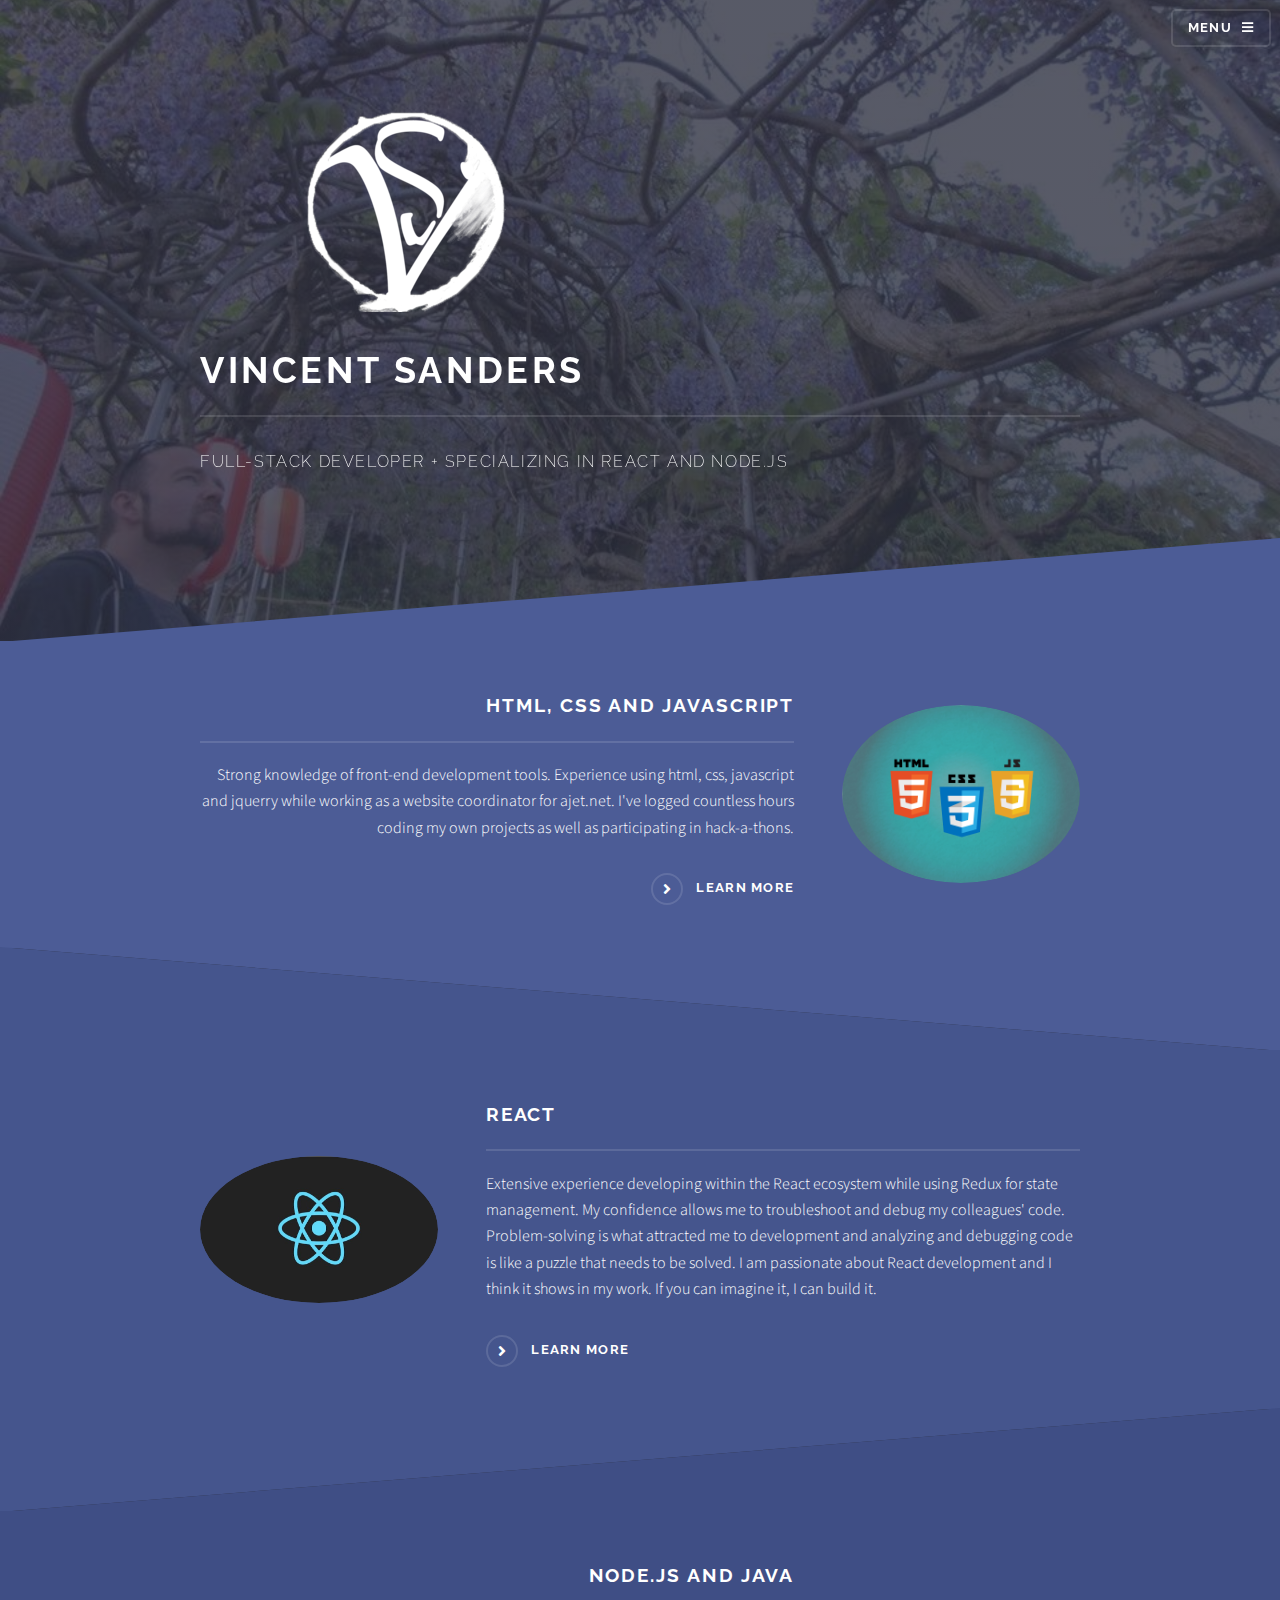
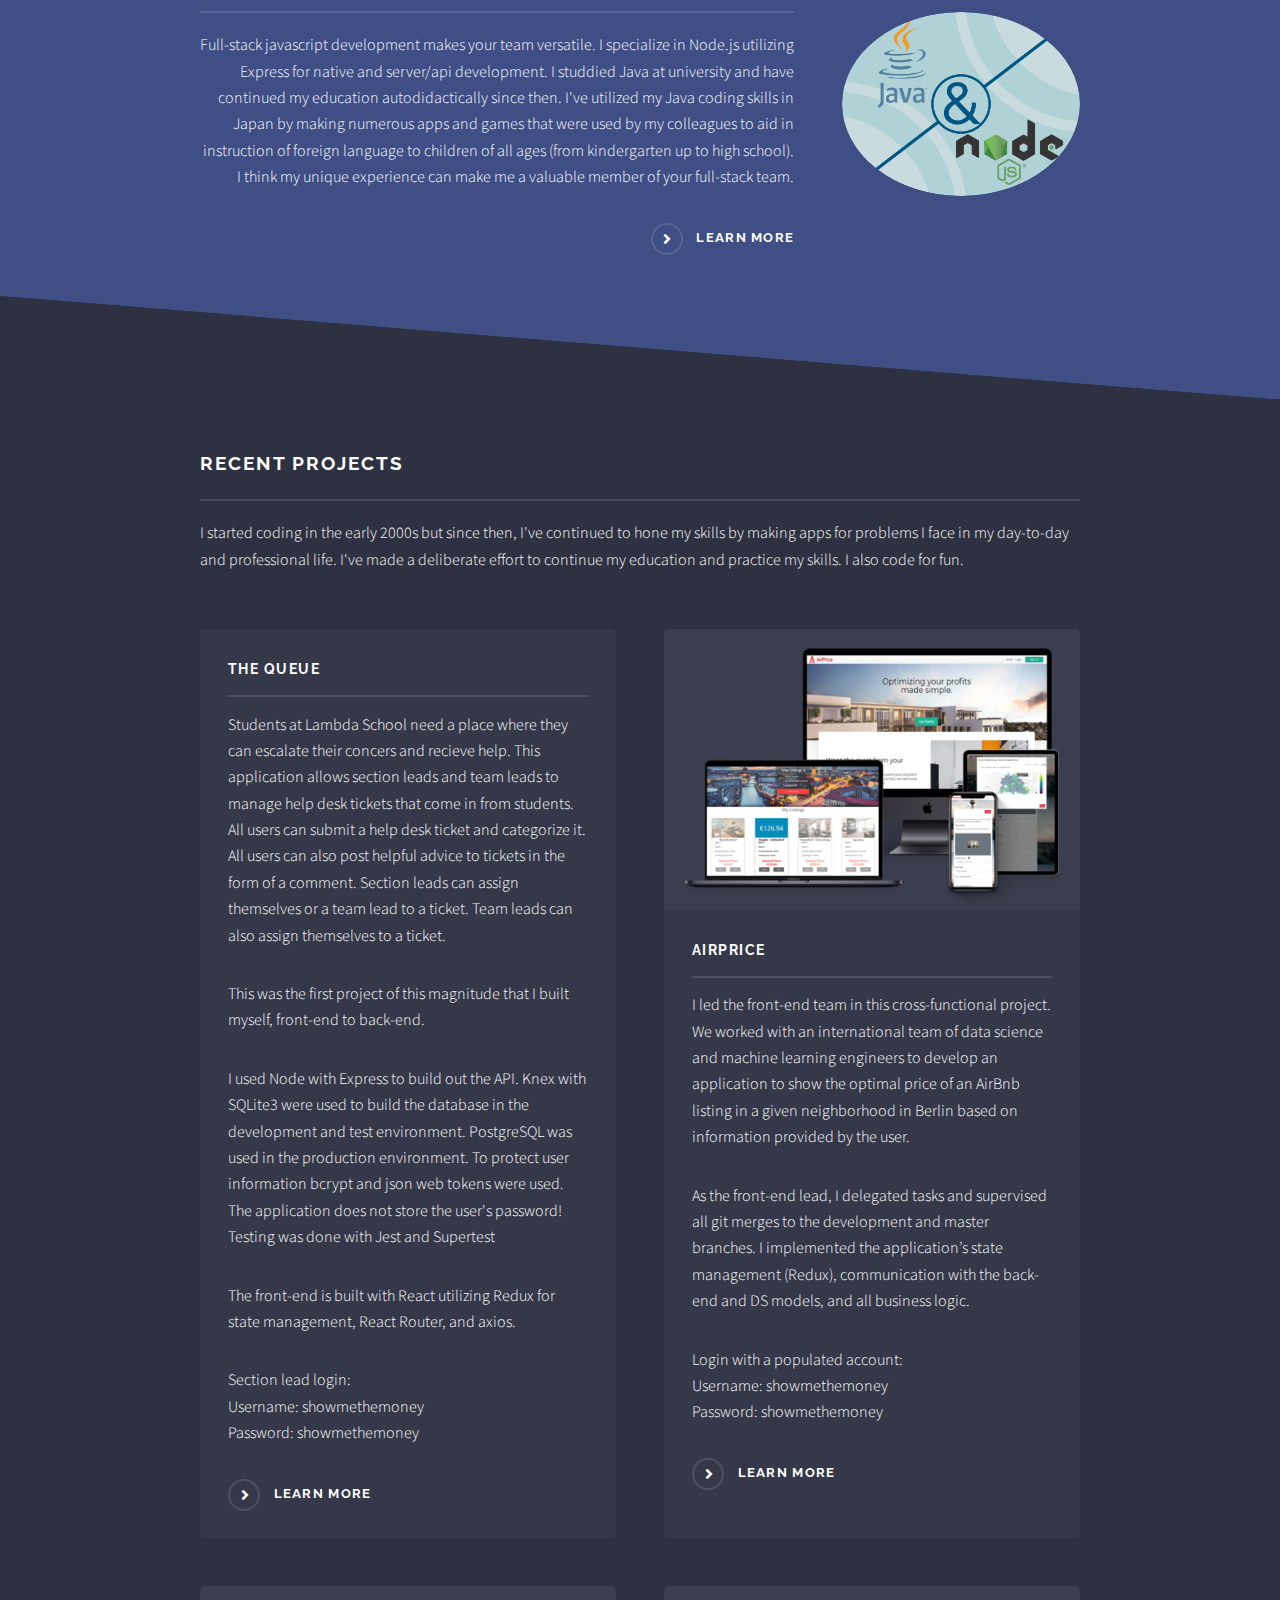
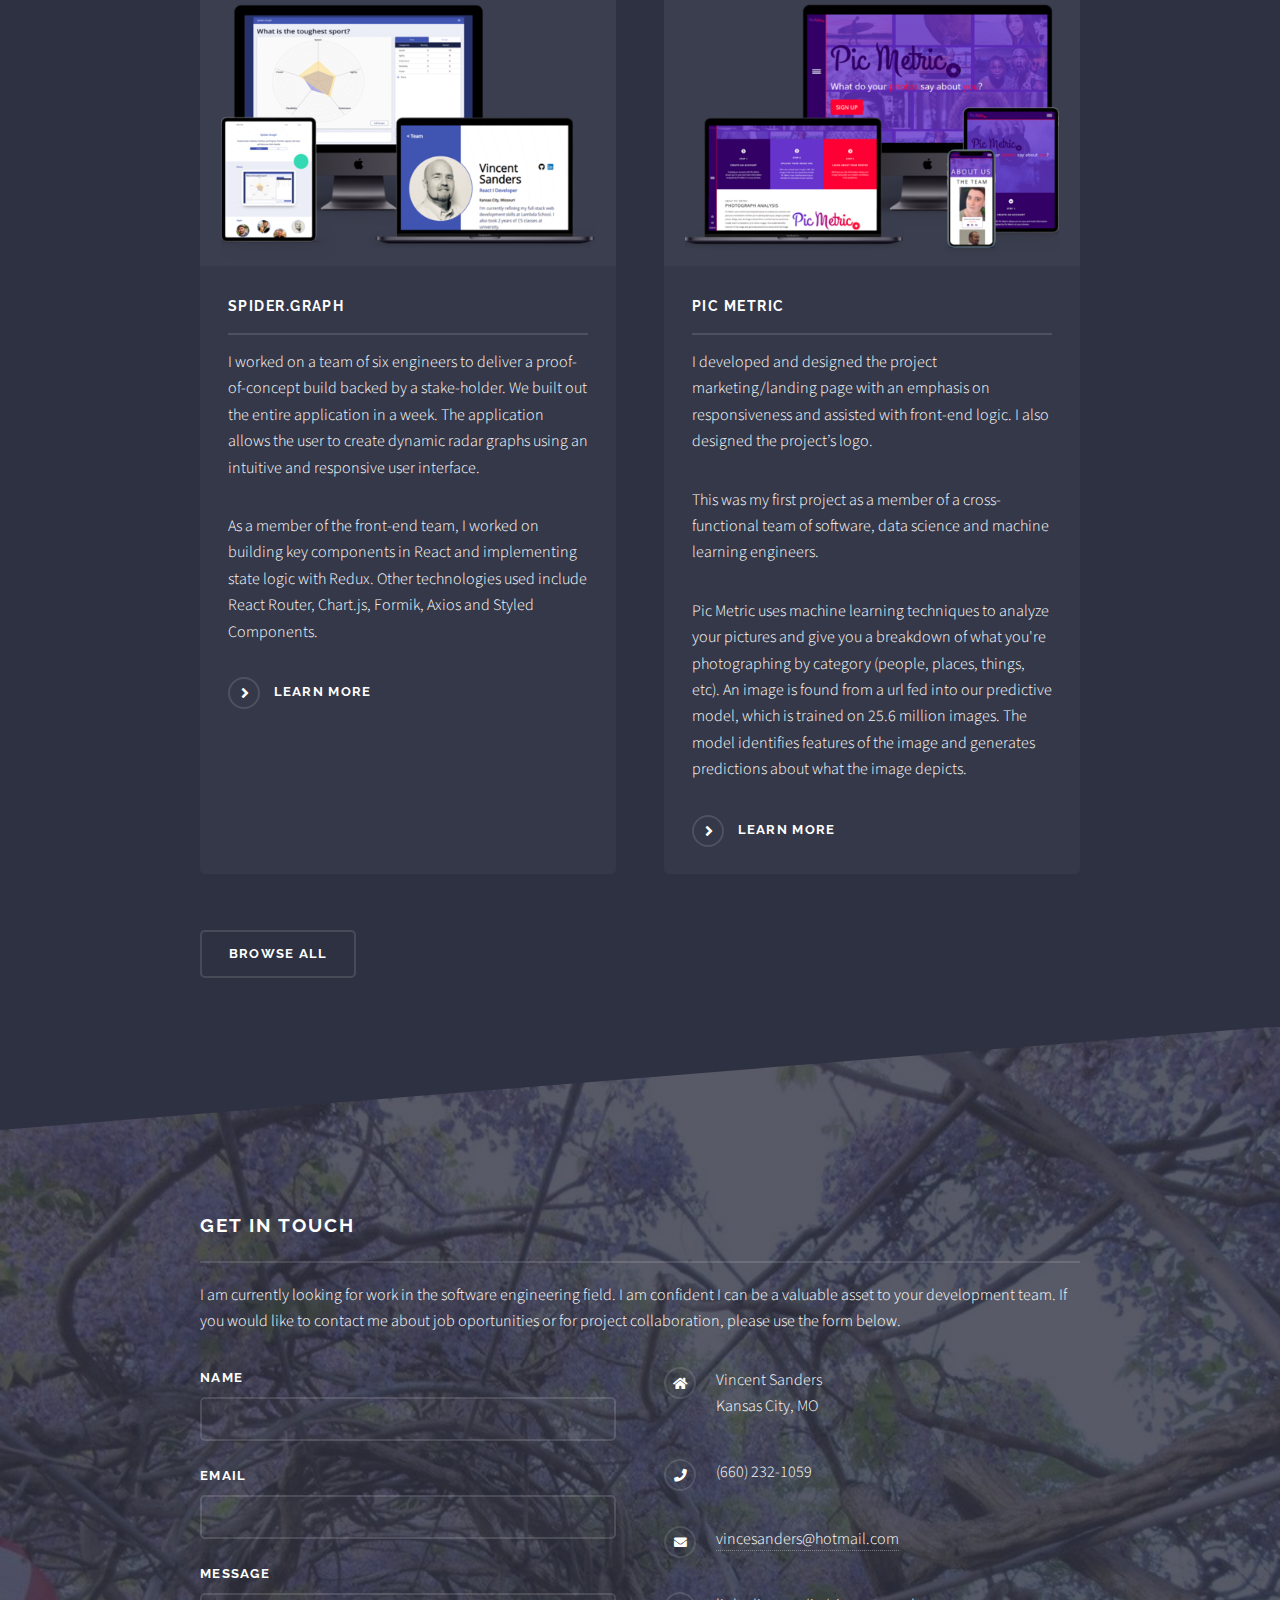
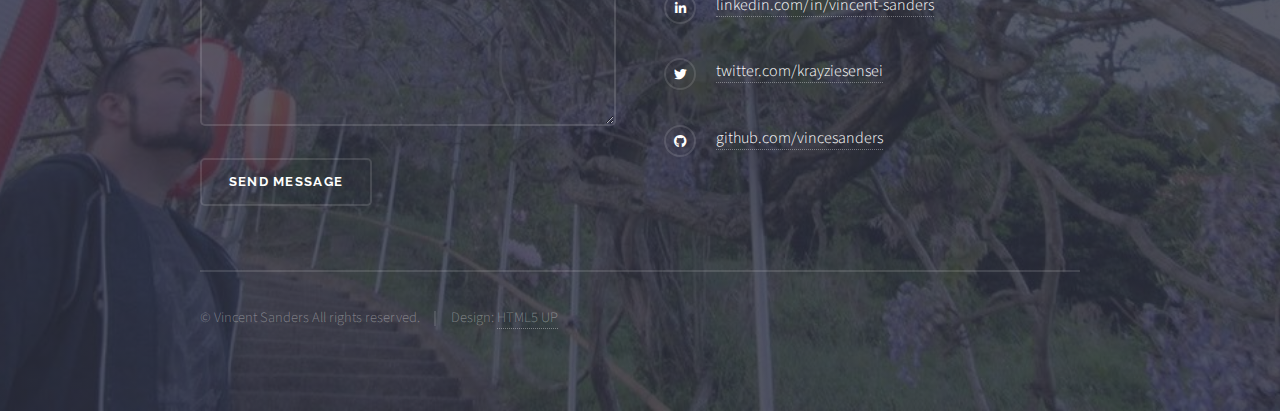
==== commit 314d5439: "Minor changes to verbage on home page." ====
--- a/index.html
+++ b/index.html
@@ -120,8 +120,8 @@
 										<article>
 											<a href="./spidergraph-marketing-page/index.html" class="image"><img src="images/spidergraph-mockup-small.png" alt="" /></a>
 											<h3 class="major">Spider.Graph</h3>
-											<p>I worked on a team of six engineers to deliver a proof-of-concept build. We built out the entire application in a week. The application allows the user to create dynamic radar graphs using an intuitive and responsive user interface.</p>
-											<p>As a member of the front-end team, I worked on building key components in React and implementing state logic with redux. Other technologies used include React Router, Chart.js, Formik, Axios and Styled Components.</p>
+											<p>I worked on a team of six engineers to deliver a proof-of-concept build backed by a stake-holder. We built out the entire application in a week. The application allows the user to create dynamic radar graphs using an intuitive and responsive user interface.</p>
+											<p>As a member of the front-end team, I worked on building key components in React and implementing state logic with Redux. Other technologies used include React Router, Chart.js, Formik, Axios and Styled Components.</p>
 											<a href="./spidergraph-marketing-page/index.html" class="special">Learn more</a>
 										</article>
 										<article>
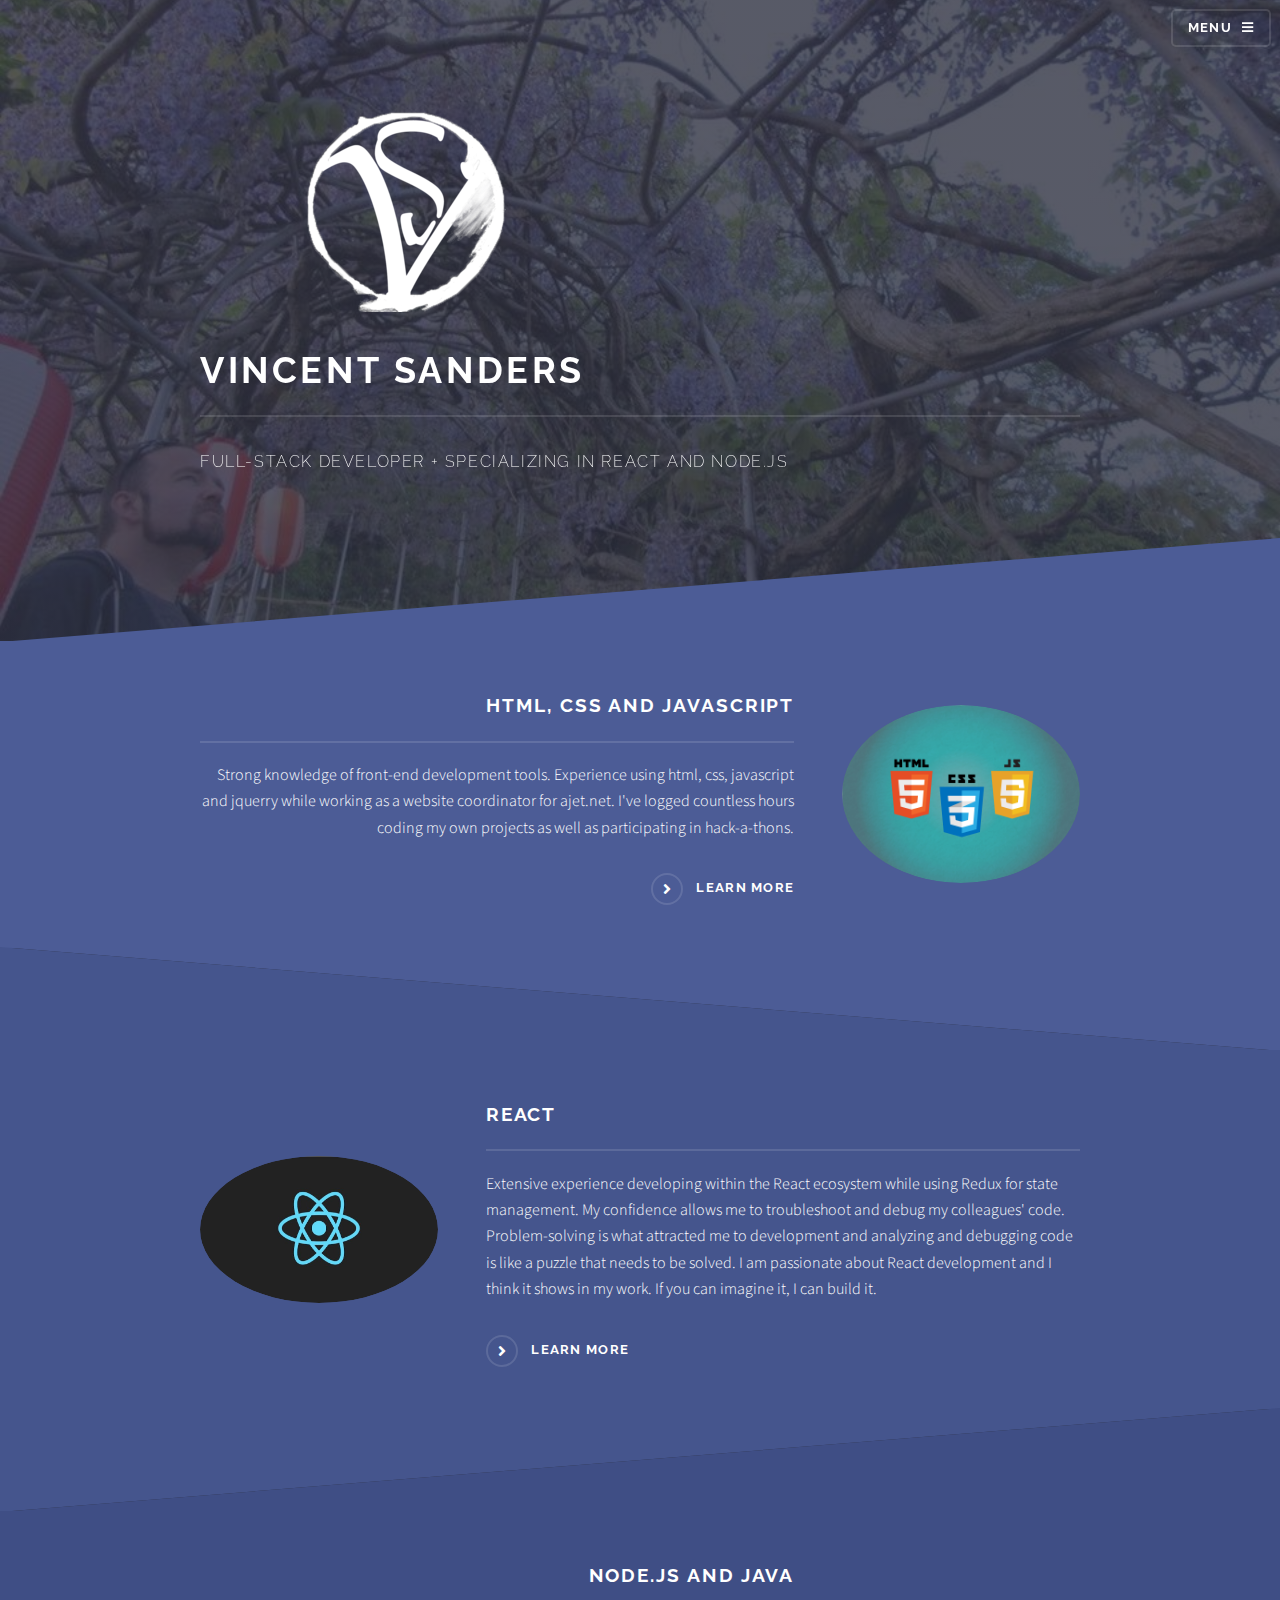
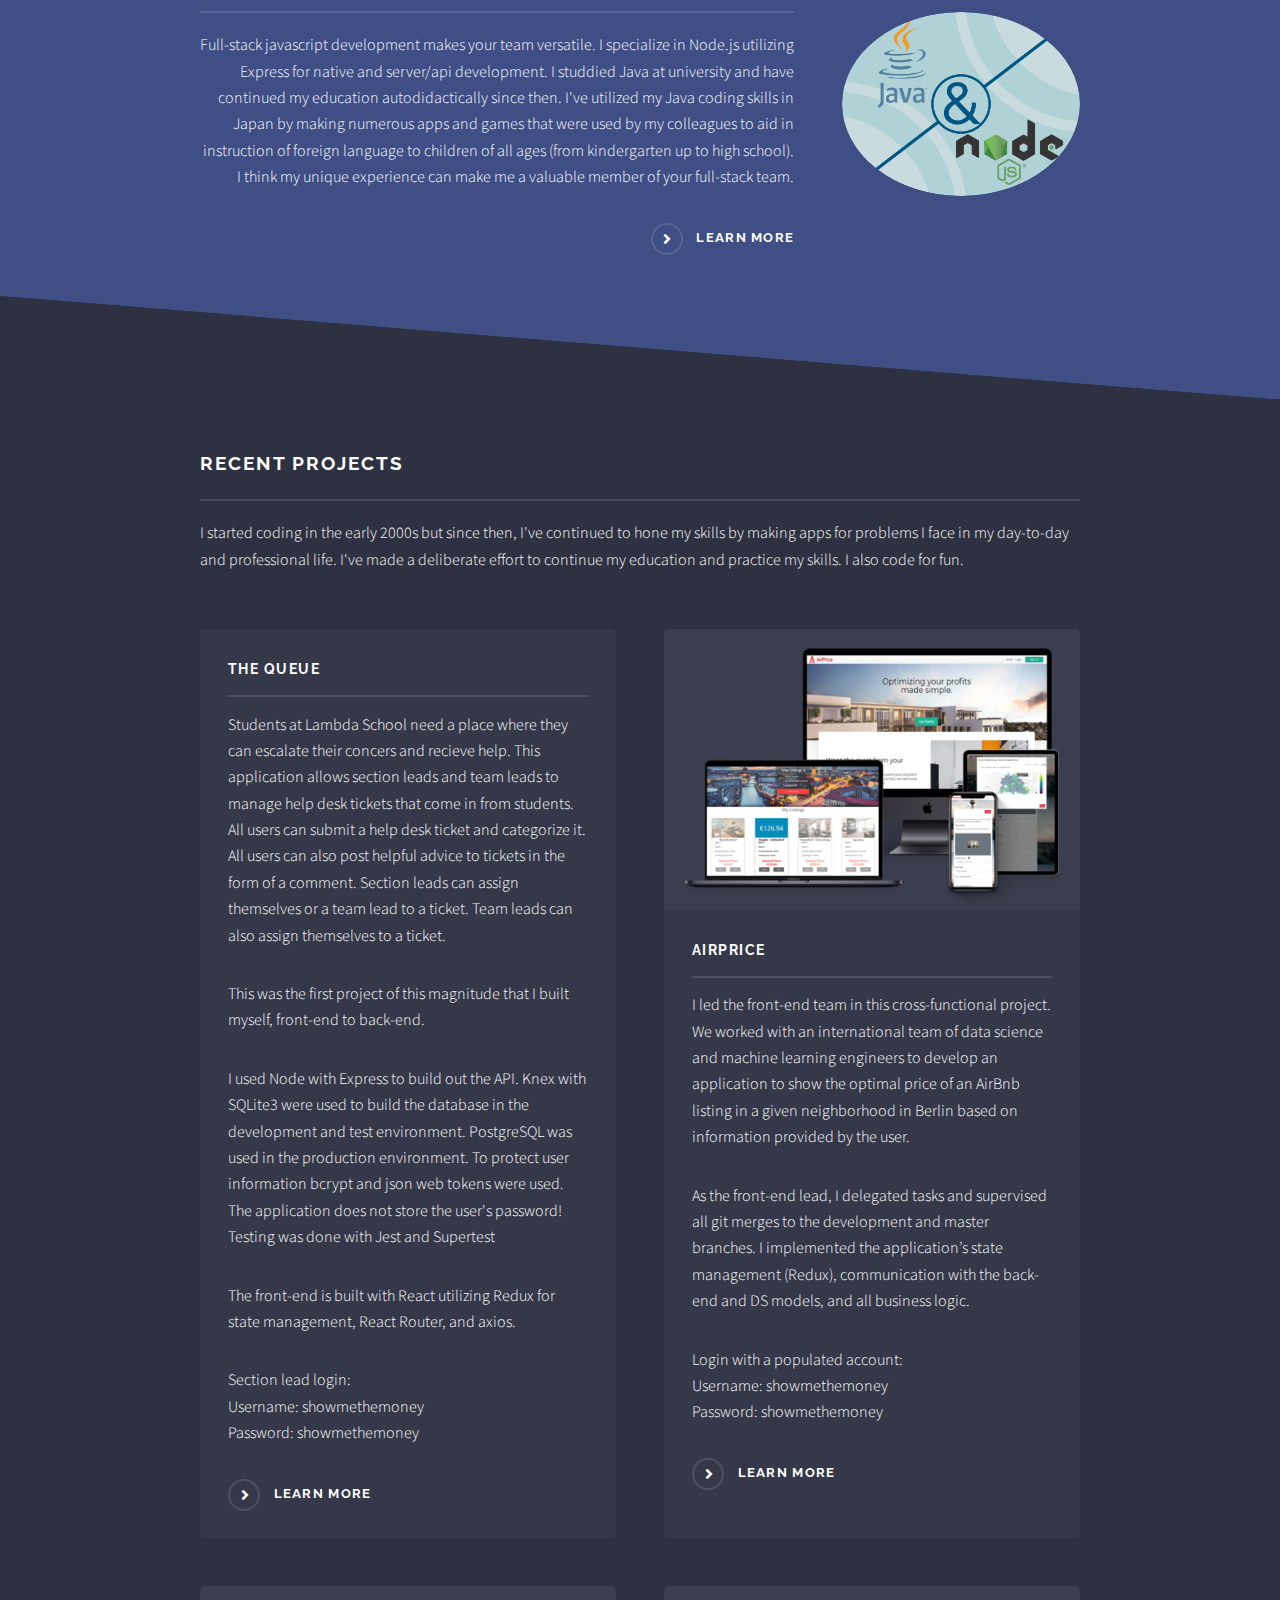
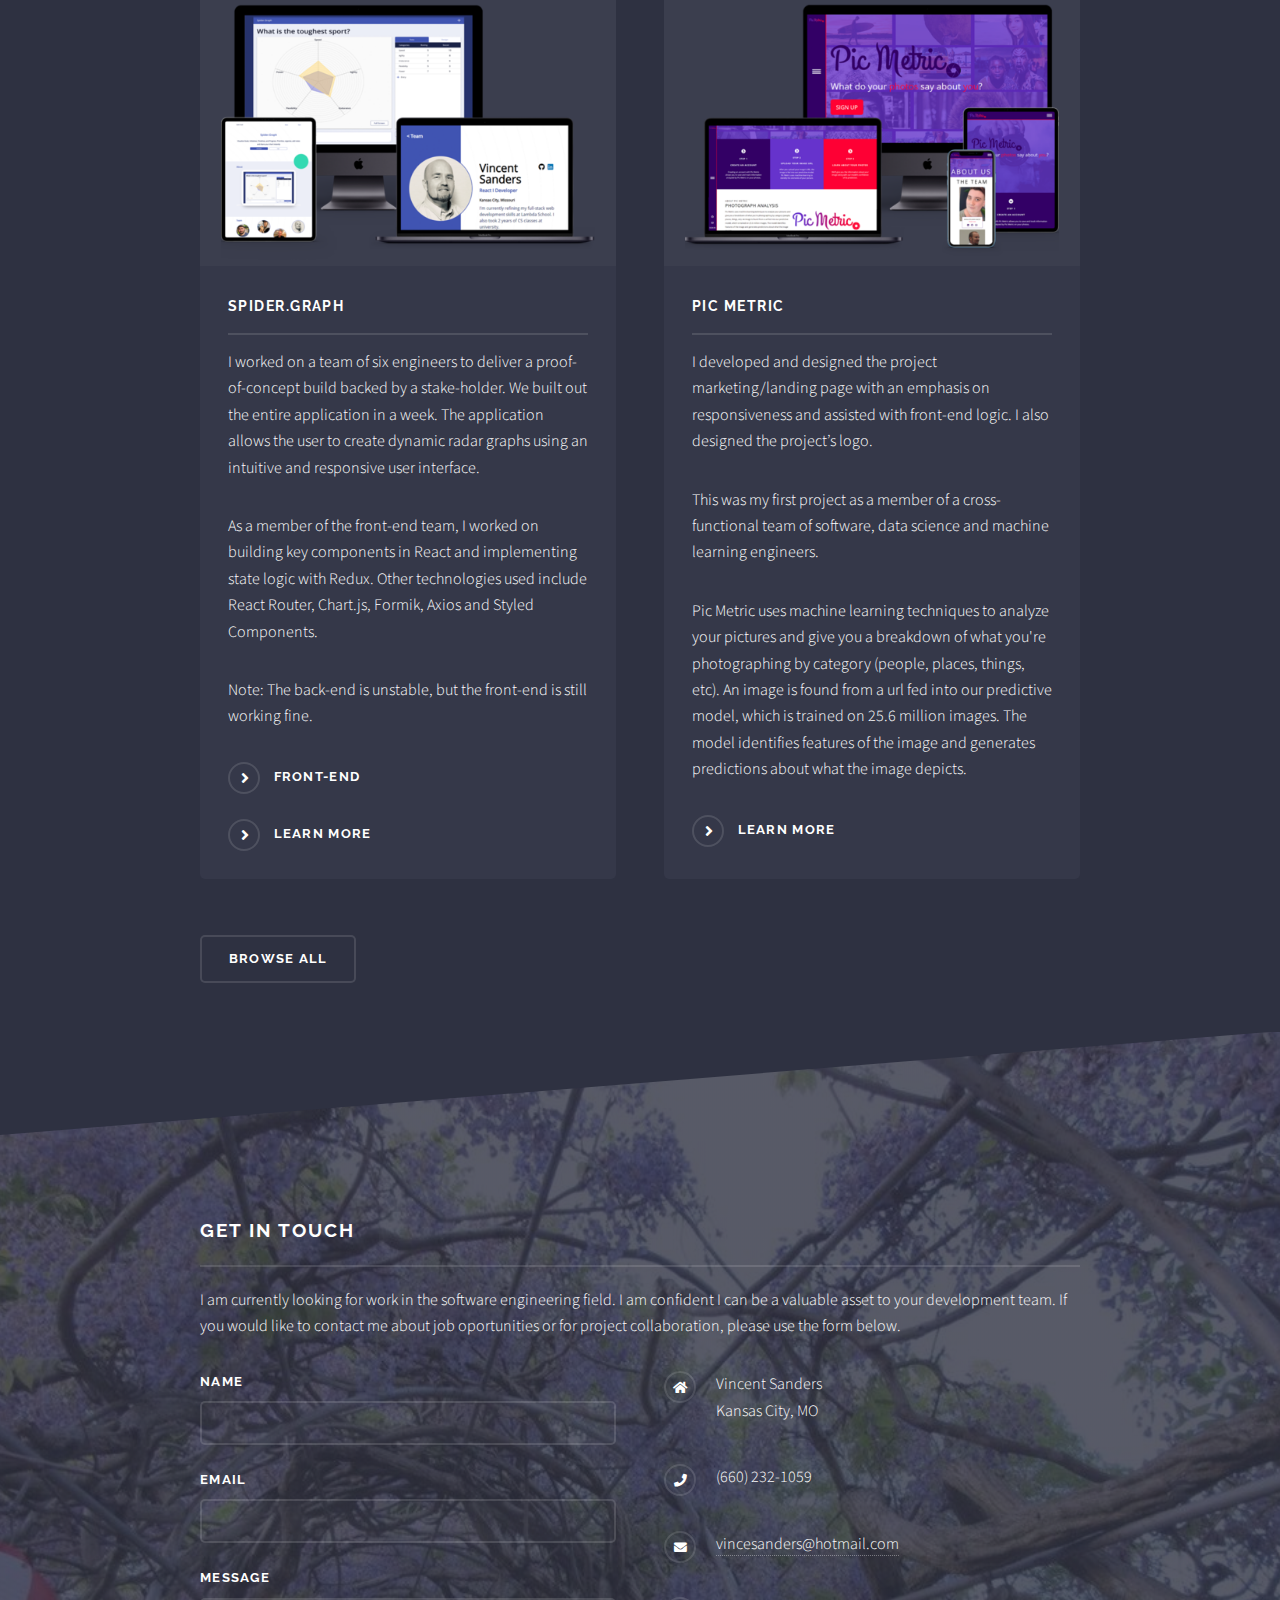
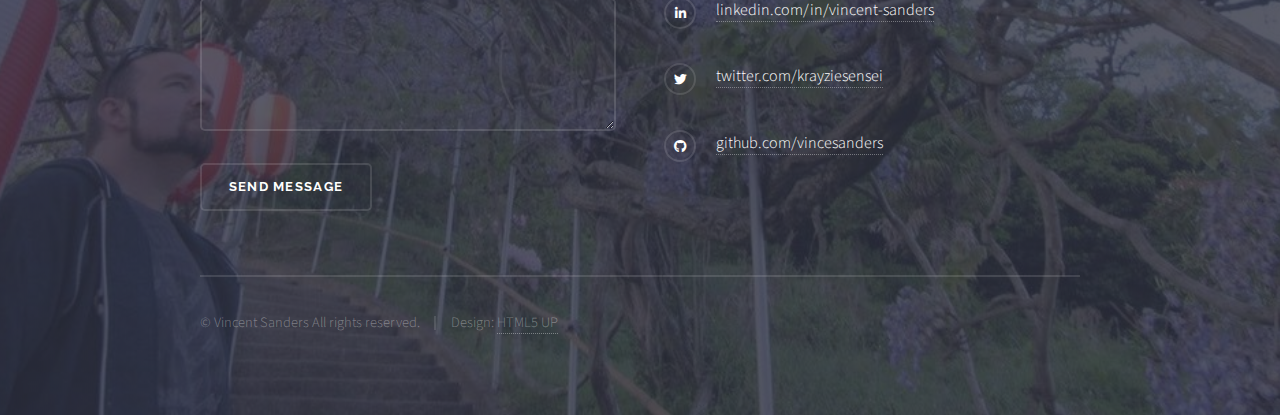
==== commit ea93be4c: "Added link to Spider Graph front-end from the projects section." ====
--- a/index.html
+++ b/index.html
@@ -122,6 +122,8 @@
 											<h3 class="major">Spider.Graph</h3>
 											<p>I worked on a team of six engineers to deliver a proof-of-concept build backed by a stake-holder. We built out the entire application in a week. The application allows the user to create dynamic radar graphs using an intuitive and responsive user interface.</p>
 											<p>As a member of the front-end team, I worked on building key components in React and implementing state logic with Redux. Other technologies used include React Router, Chart.js, Formik, Axios and Styled Components.</p>
+											<p>Note: The back-end is unstable, but the front-end is still working fine.</p>
+											<a href="https://spidergraph.vincentsanders.now.sh/" class="special">Front-end</a>
 											<a href="./spidergraph-marketing-page/index.html" class="special">Learn more</a>
 										</article>
 										<article>
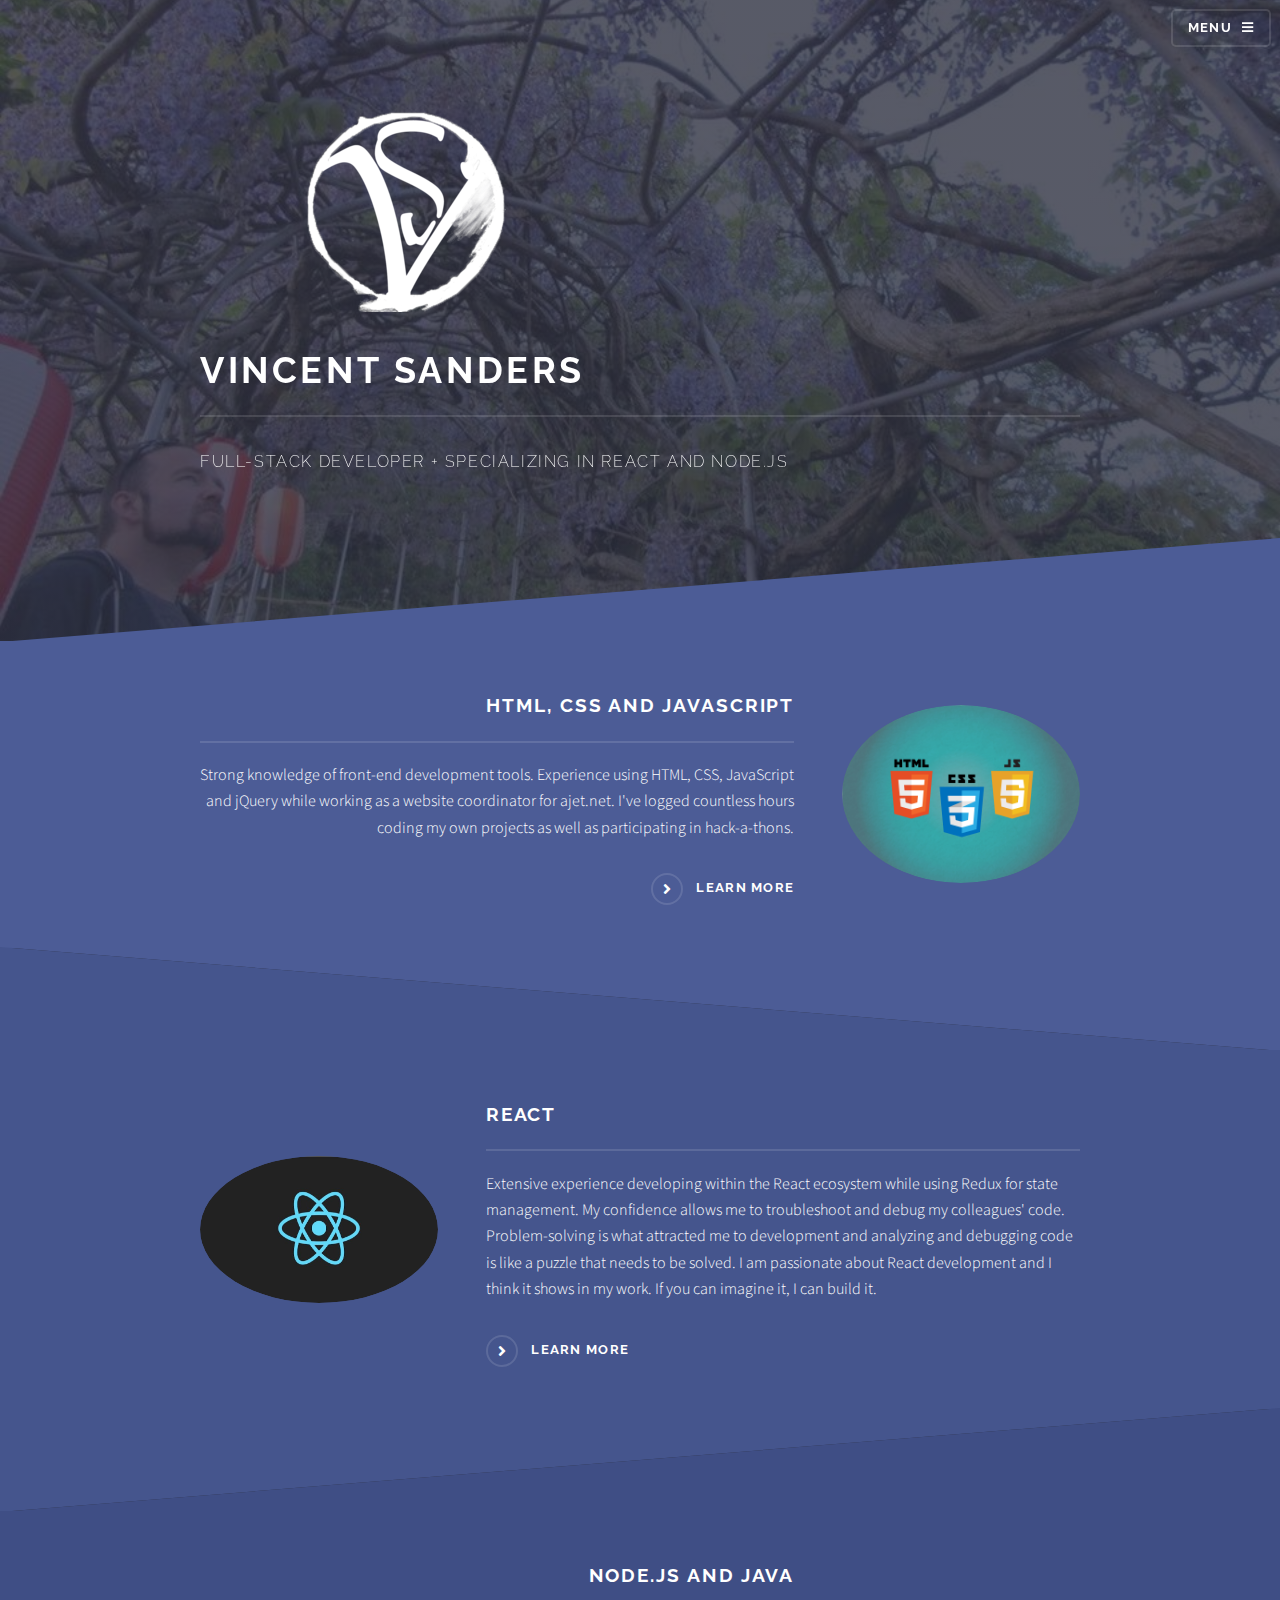
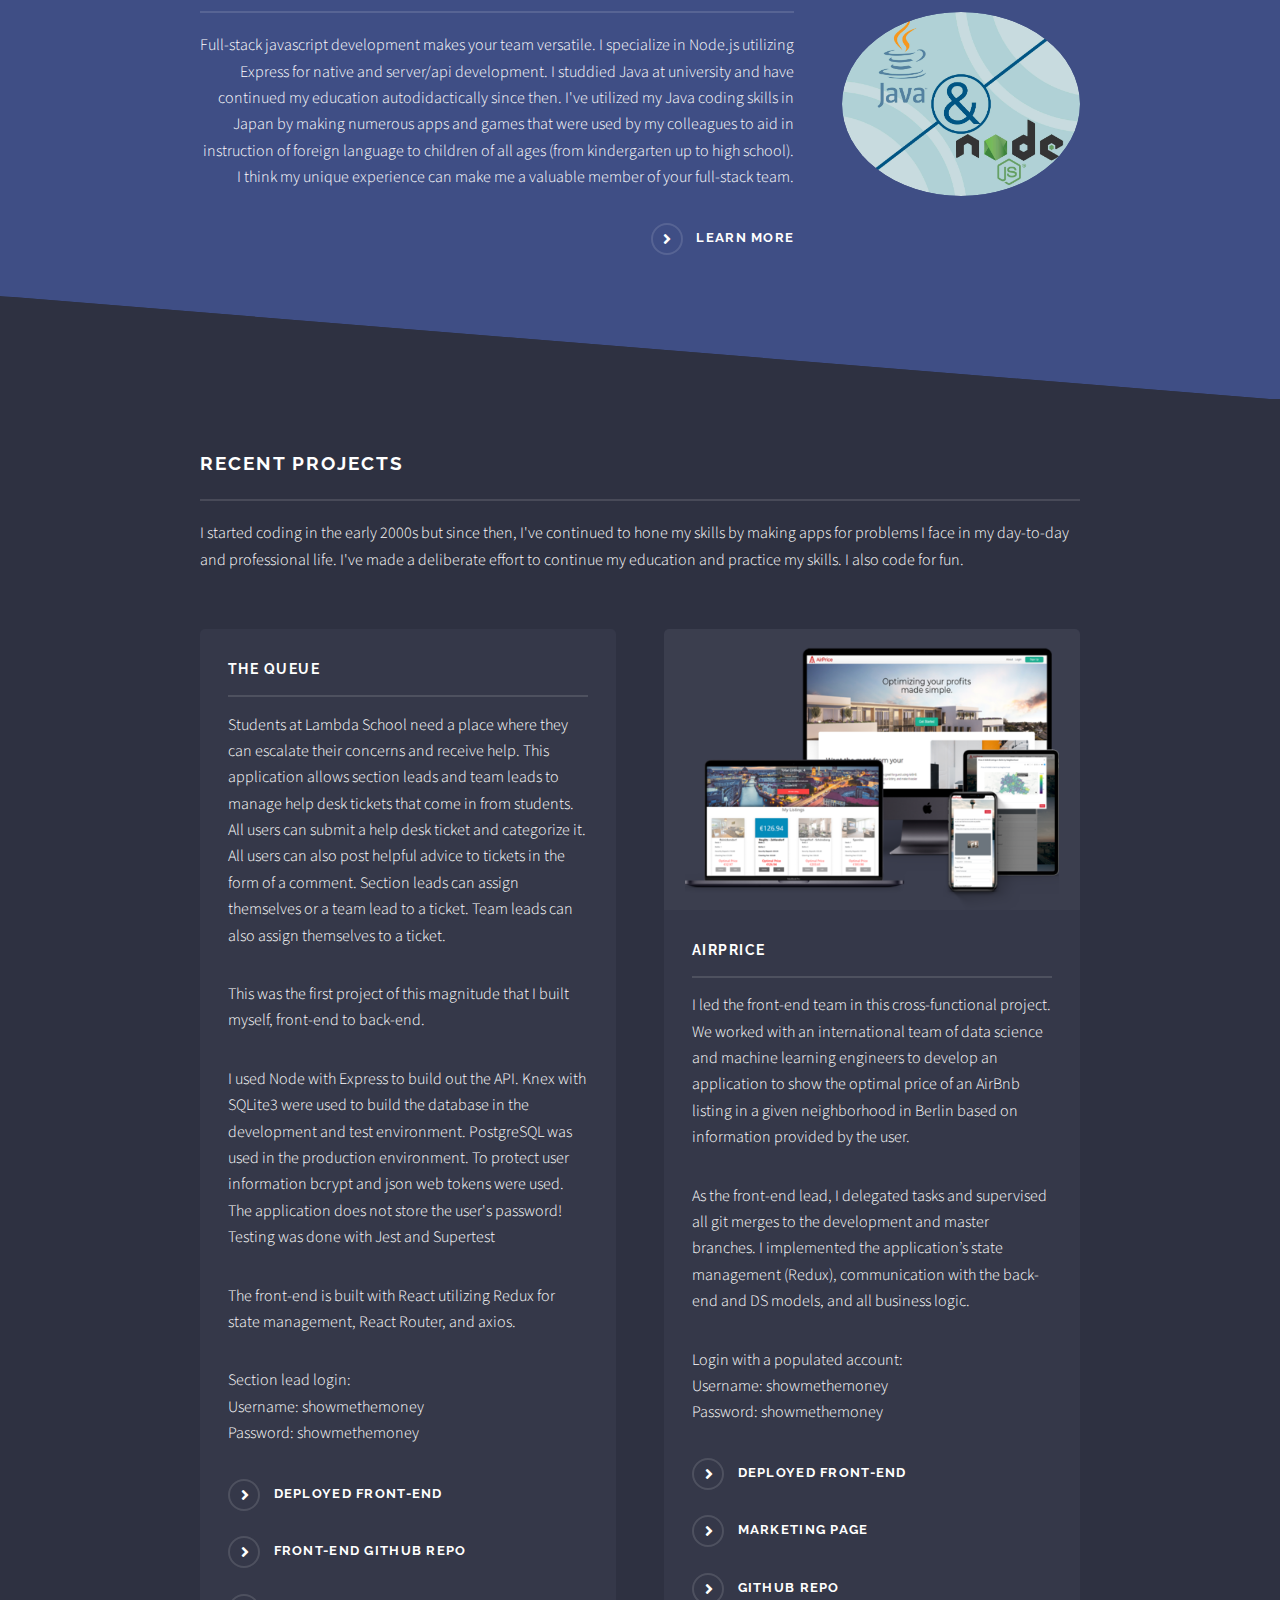
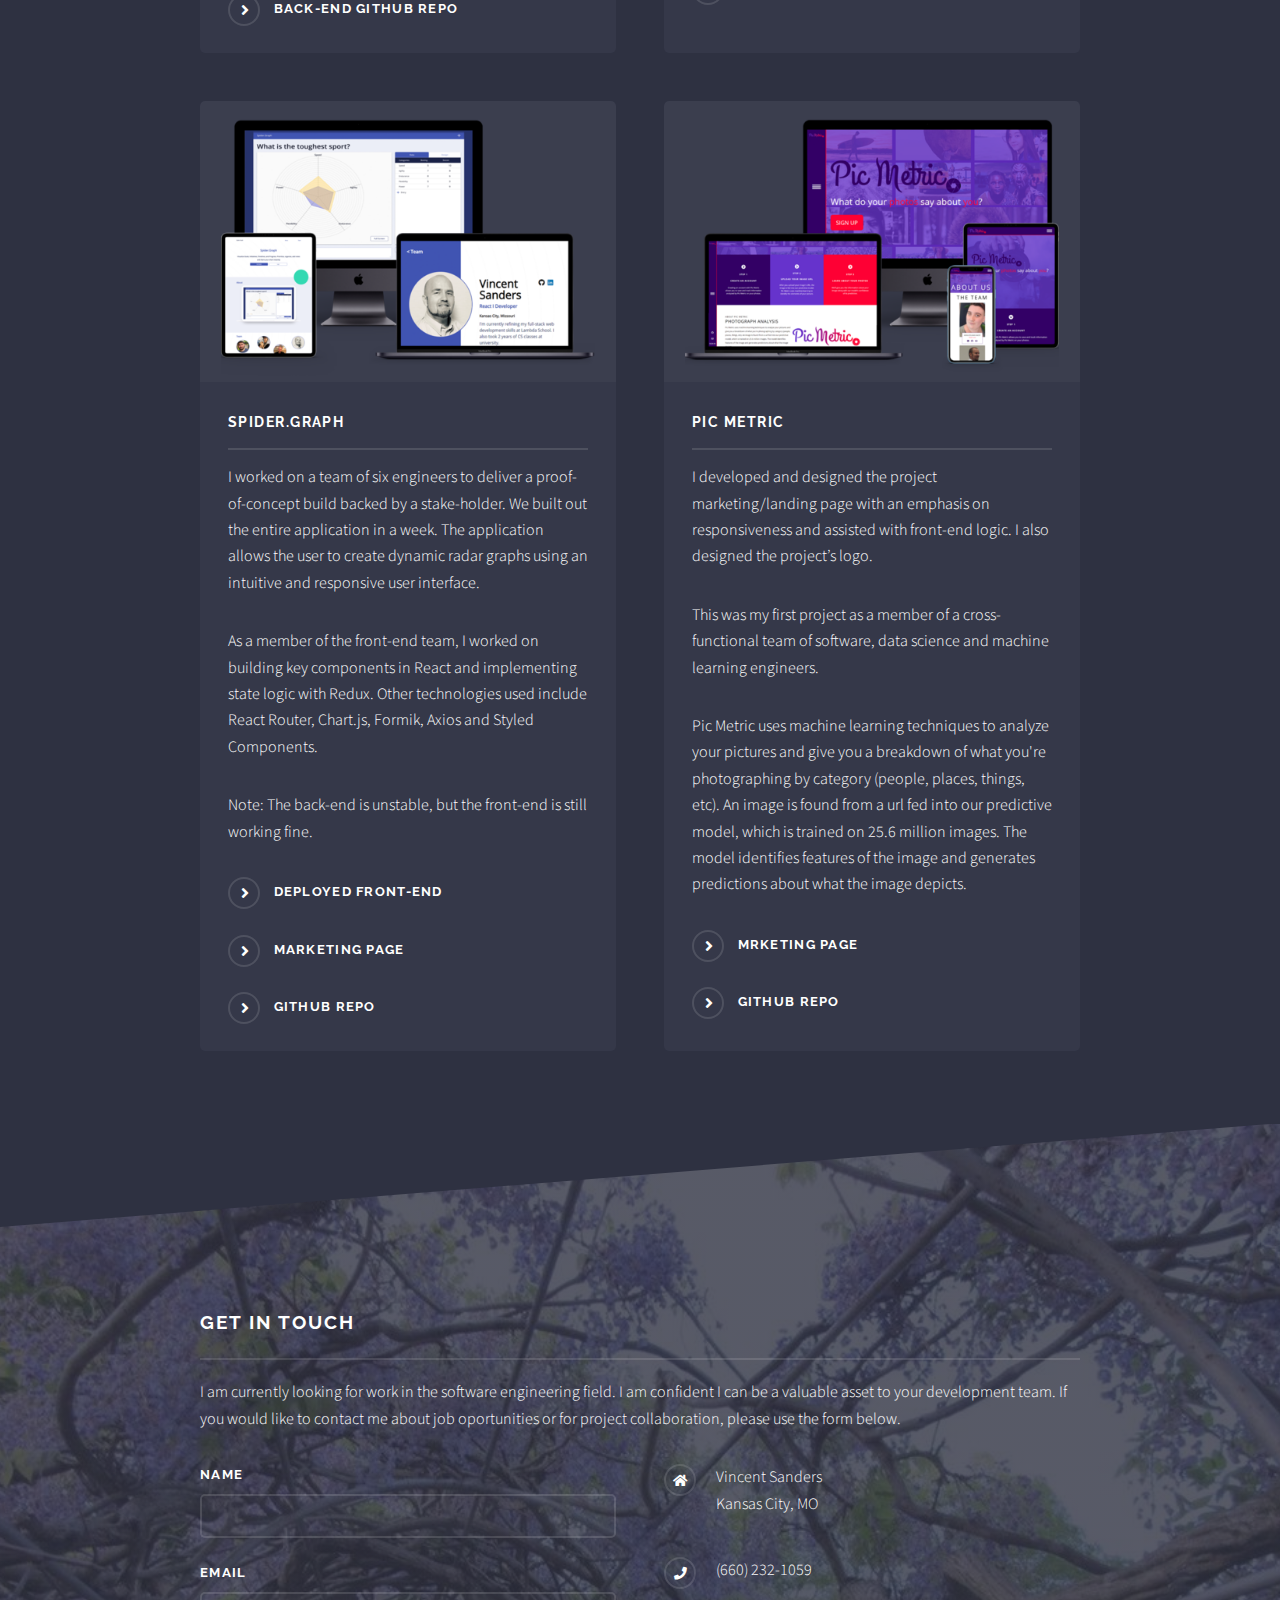
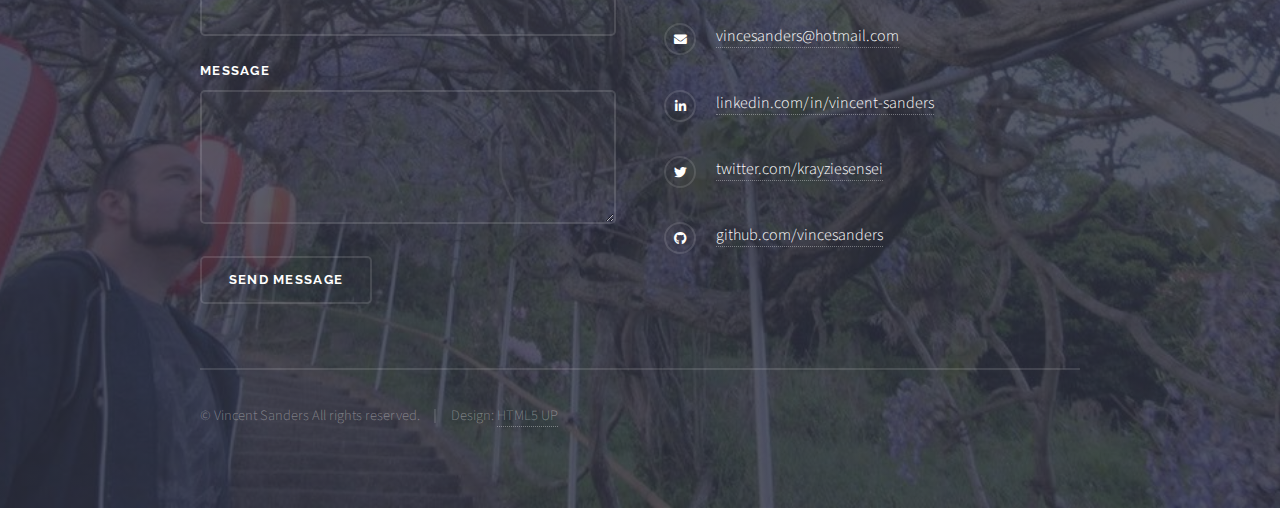
==== commit 234297c3: "Added link to Game of Life project to menu." ====
--- a/index.html
+++ b/index.html
@@ -10,6 +10,10 @@
 		<meta charset="utf-8" />
 		<meta name="viewport" content="width=device-width, initial-scale=1, user-scalable=no" />
 		<link rel="stylesheet" href="assets/css/main.css" />
+		<link rel="apple-touch-icon" sizes="180x180" href="images/apple-touch-icon.png">
+		<link rel="icon" type="image/png" sizes="32x32" href="images/favicon-32x32.png">
+		<link rel="icon" type="image/png" sizes="16x16" href="images/favicon-16x16.png">
+		<link rel="manifest" href="assets/manifest.json">
 		<noscript><link rel="stylesheet" href="assets/css/noscript.css" /></noscript>
 	</head>
 	<body class="is-preload">
@@ -37,6 +41,7 @@
 								<li><a href="https://airprice.now.sh/login" target="_blank" >AirPrice</a></li>
 								<li><a href="./spidergraph-marketing-page/index.html" target="_blank" >Spider.Graph</a></li>
 								<li><a href="./pic-metric-marketing-page/index.html" target="_blank" >Pic Metric</a></li>
+								<li><a href="https://game-of-life-canvas.now.sh/" target="_blank" >Game of Life</a></li>
 							</ul>
 							<a href="#" class="close">Close</a>
 						</div>
@@ -59,8 +64,8 @@
 								<div class="inner">
 									<a href="resume.html" class="image"><img src="images/html-css-js-logo.jpg" alt="" /></a>
 									<div class="content">
-										<h2 class="major">html, css and javascript</h2>
-										<p>Strong knowledge of front-end development tools. Experience using html, css, javascript and jquerry while working as a website coordinator for ajet.net. I've logged countless hours coding my own projects as well as participating in hack-a-thons.</p>
+										<h2 class="major">HTML, CSS and JavaScript</h2>
+										<p>Strong knowledge of front-end development tools. Experience using HTML, CSS, JavaScript and jQuery while working as a website coordinator for ajet.net. I've logged countless hours coding my own projects as well as participating in hack-a-thons.</p>
 										<a href="resume.html" class="special">Learn more</a>
 									</div>
 								</div>
@@ -99,13 +104,15 @@
 										<article>
 											<a href="https://the-queue.now.sh/" class="image"><img src="images/thequeue-mockup-small.png" alt="" /></a>
 											<h3 class="major">The Queue</h3>
-											<p>Students at Lambda School need a place where they can escalate their concers and recieve help. This application allows section leads and team leads to manage help desk tickets that come in from students. All users can submit a help desk ticket and categorize it. All users can also post helpful advice to tickets in the form of a comment. Section leads can assign themselves or a team lead to a ticket. Team leads can also assign themselves to a ticket.</p>
+											<p>Students at Lambda School need a place where they can escalate their concerns and receive help. This application allows section leads and team leads to manage help desk tickets that come in from students. All users can submit a help desk ticket and categorize it. All users can also post helpful advice to tickets in the form of a comment. Section leads can assign themselves or a team lead to a ticket. Team leads can also assign themselves to a ticket.</p>
 											<p>This was the first project of this magnitude that I built myself, front-end to back-end.</p>
 											<p>I used Node with Express to build out the API. Knex with SQLite3 were used to build the database in the development and test environment. PostgreSQL was used in the production environment. To protect user information bcrypt and json web tokens were used. The application does not store the user's password! Testing was done with Jest and Supertest</p>
 											<p>The front-end is built with React utilizing Redux for state management, React Router, and axios.</p>
 											<p>Section lead login:<br/>Username: showmethemoney<br/>Password: showmethemoney</p>
 
-											<a href="https://the-queue.now.sh/" class="special">Learn more</a>
+											<a href="https://the-queue.now.sh/" class="special">Deployed Front-End</a>
+											<a href="https://github.com/vincesanders/the-queue-front-end" class="special">Front-End GitHub Repo</a>
+											<a href="https://github.com/Build-Week-Dev-Desk-Queue-4/back-end" class="special">Back-End GitHub Repo</a>
 										</article>
 										<article>
 											<a href="https://airprice.now.sh/login" class="image"><img src="images/airprice-mockup-small.png" alt="" /></a>
@@ -115,7 +122,9 @@
 											<p>As the front-end lead, I delegated tasks and supervised all git merges to the development and master branches. I implemented the application’s state management (Redux), communication with the back-end and DS models, and all business logic.
 											</p>
 											<p>Login with a populated account:<br/>Username: showmethemoney<br/>Password: showmethemoney</p>
-											<a href="./airprice-marketing-page/index.html" class="special">Learn more</a>
+											<a href="https://airprice.now.sh/login" class="special">Deployed Front-End</a>
+											<a href="./airprice-marketing-page/index.html" class="special">Marketing Page</a>
+											<a href="https://github.com/vincesanders/airprice-front-end" class="special">GitHub Repo</a>
 										</article>
 										<article>
 											<a href="./spidergraph-marketing-page/index.html" class="image"><img src="images/spidergraph-mockup-small.png" alt="" /></a>
@@ -123,8 +132,9 @@
 											<p>I worked on a team of six engineers to deliver a proof-of-concept build backed by a stake-holder. We built out the entire application in a week. The application allows the user to create dynamic radar graphs using an intuitive and responsive user interface.</p>
 											<p>As a member of the front-end team, I worked on building key components in React and implementing state logic with Redux. Other technologies used include React Router, Chart.js, Formik, Axios and Styled Components.</p>
 											<p>Note: The back-end is unstable, but the front-end is still working fine.</p>
-											<a href="https://spidergraph.vincentsanders.now.sh/" class="special">Front-end</a>
-											<a href="./spidergraph-marketing-page/index.html" class="special">Learn more</a>
+											<a href="https://spidergraph.vincentsanders.now.sh/" class="special">Deployed Front-end</a>
+											<a href="./spidergraph-marketing-page/index.html" class="special">Marketing Page</a>
+											<a href="https://github.com/vincesanders/spidergraph-frontend" class="special">GitHub Repo</a>
 										</article>
 										<article>
 											<a href="./pic-metric-marketing-page/index.html" class="image"><img src="images/picmetric-mockup-small.png" alt="" /></a>
@@ -132,12 +142,14 @@
 											<p>I developed and designed the project marketing/landing page with an emphasis on responsiveness and assisted with front-end logic. I also designed the project’s logo.</p>
 											<p>This was my first project as a member of a cross-functional team of software, data science and machine learning engineers.</p>
 											<p>Pic Metric uses machine learning techniques to analyze your pictures and give you a breakdown of what you're photographing by category (people, places, things, etc). An image is found from a url fed into our predictive model, which is trained on 25.6 million images. The model identifies features of the image and generates predictions about what the image depicts.</p>
-											<a href="./pic-metric-marketing-page/index.html" class="special">Learn more</a>
+											<a href="./pic-metric-marketing-page/index.html" class="special">Mrketing Page</a>
+											<a href="https://github.com/vincesanders/pic-metric-marketing-page" class="special">GitHub Repo</a>
 										</article>
 									</section>
+									<!-- Bring back to link to projects page when finished
 									<ul class="actions">
 										<li><a href="#four" class="button">Browse All</a></li>
-									</ul>
+									</ul> -->
 								</div>
 							</section>
 
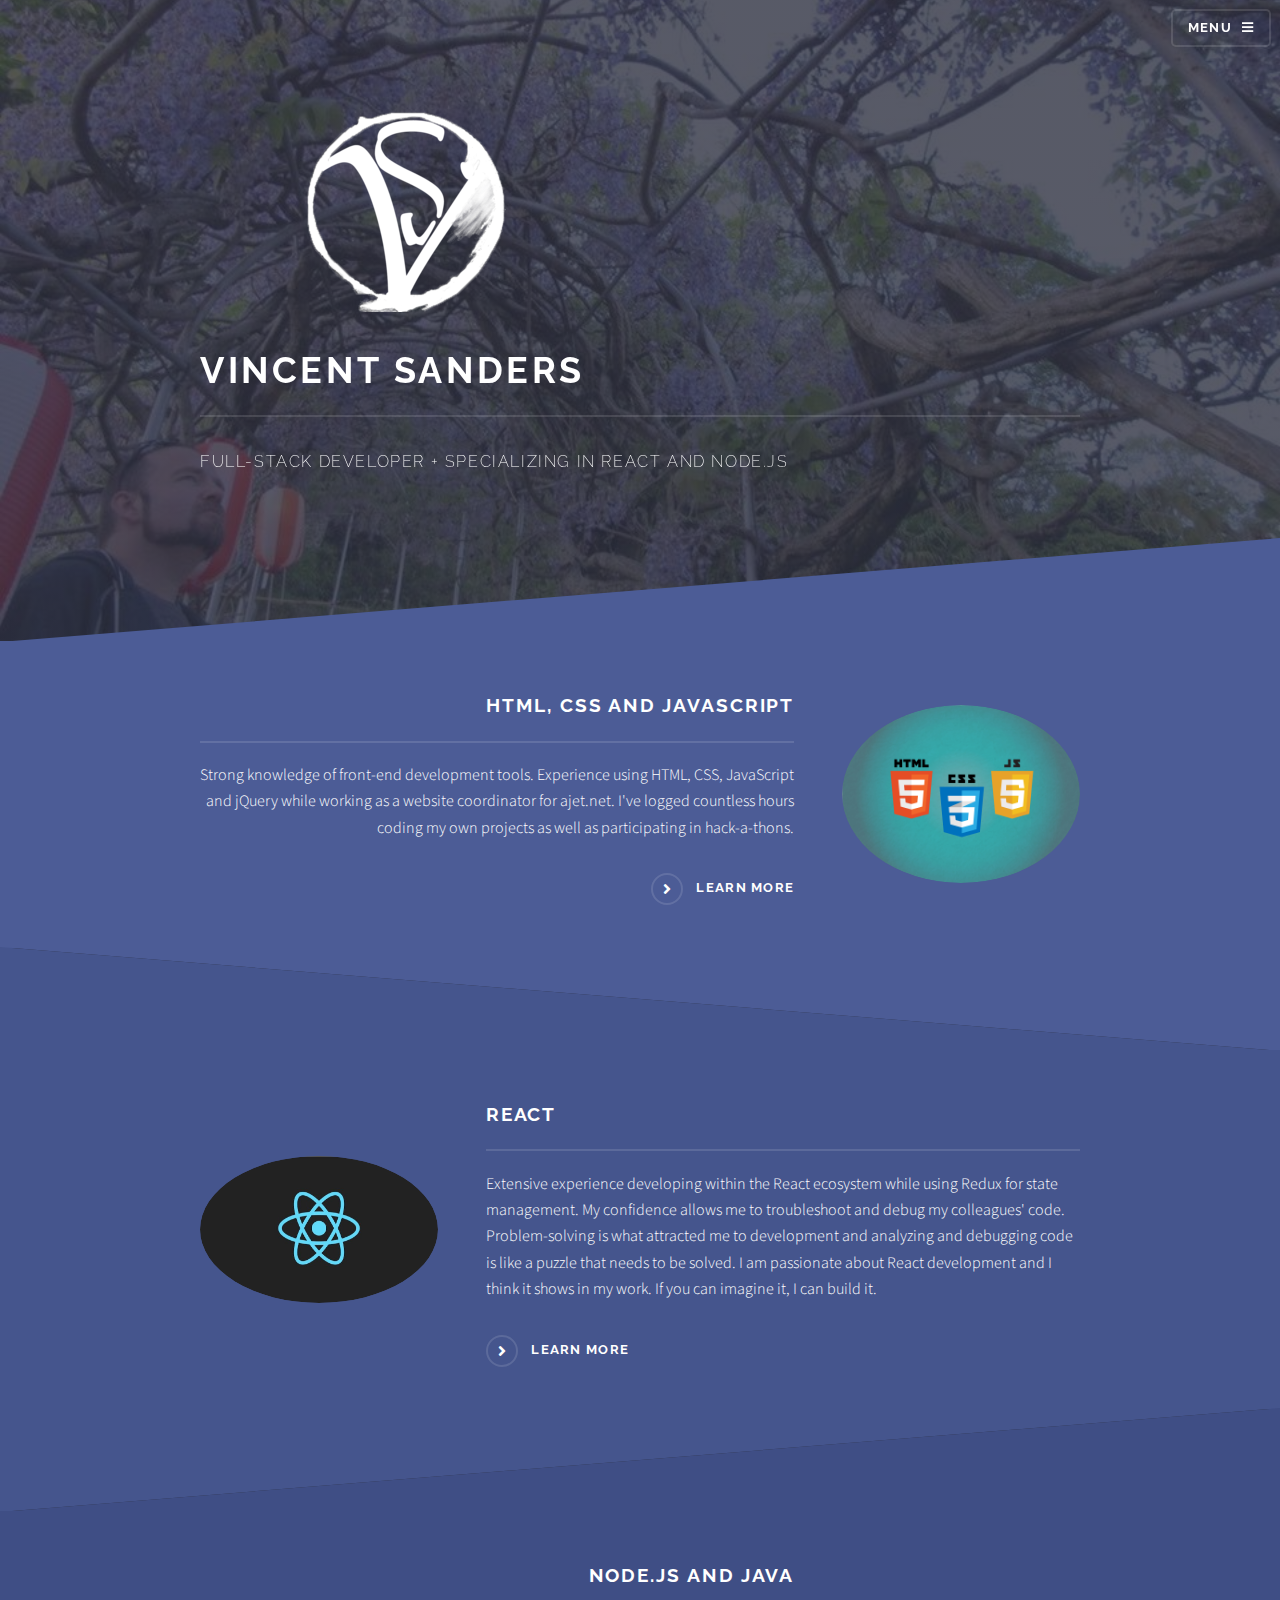
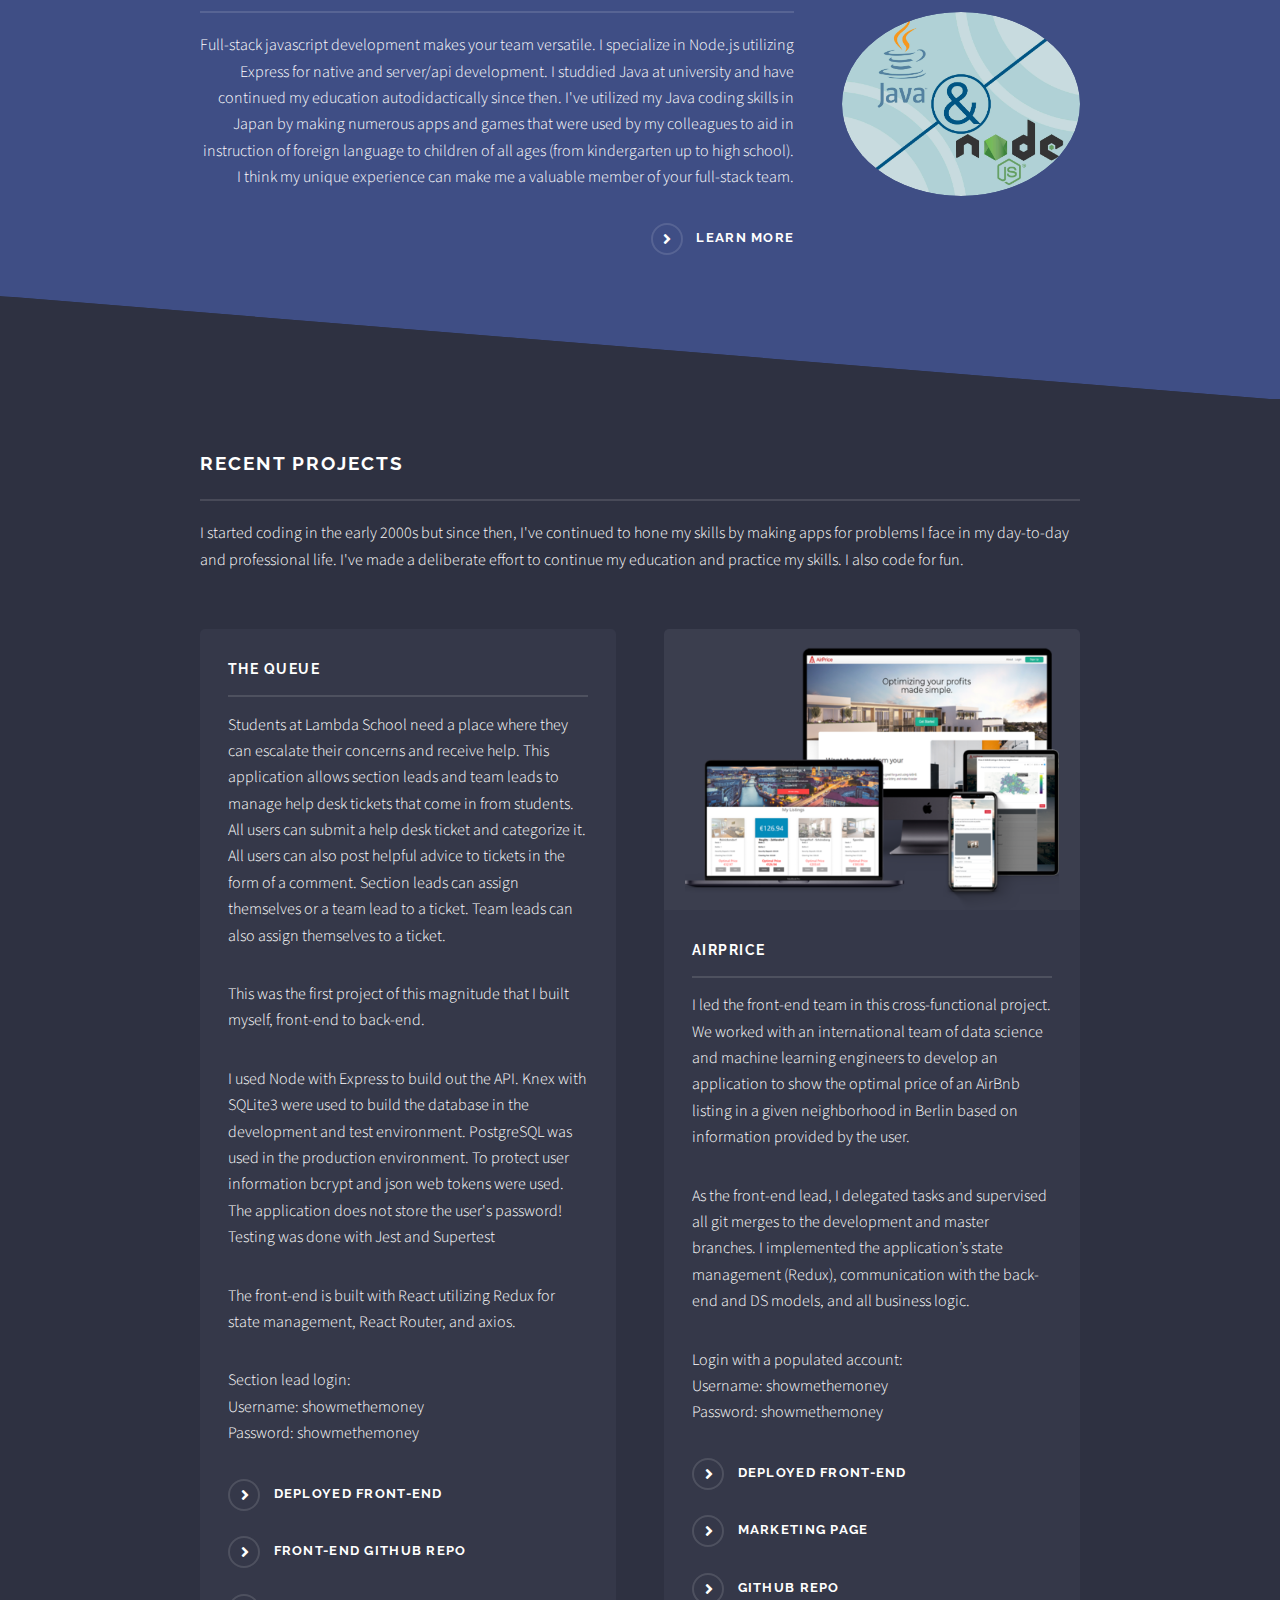
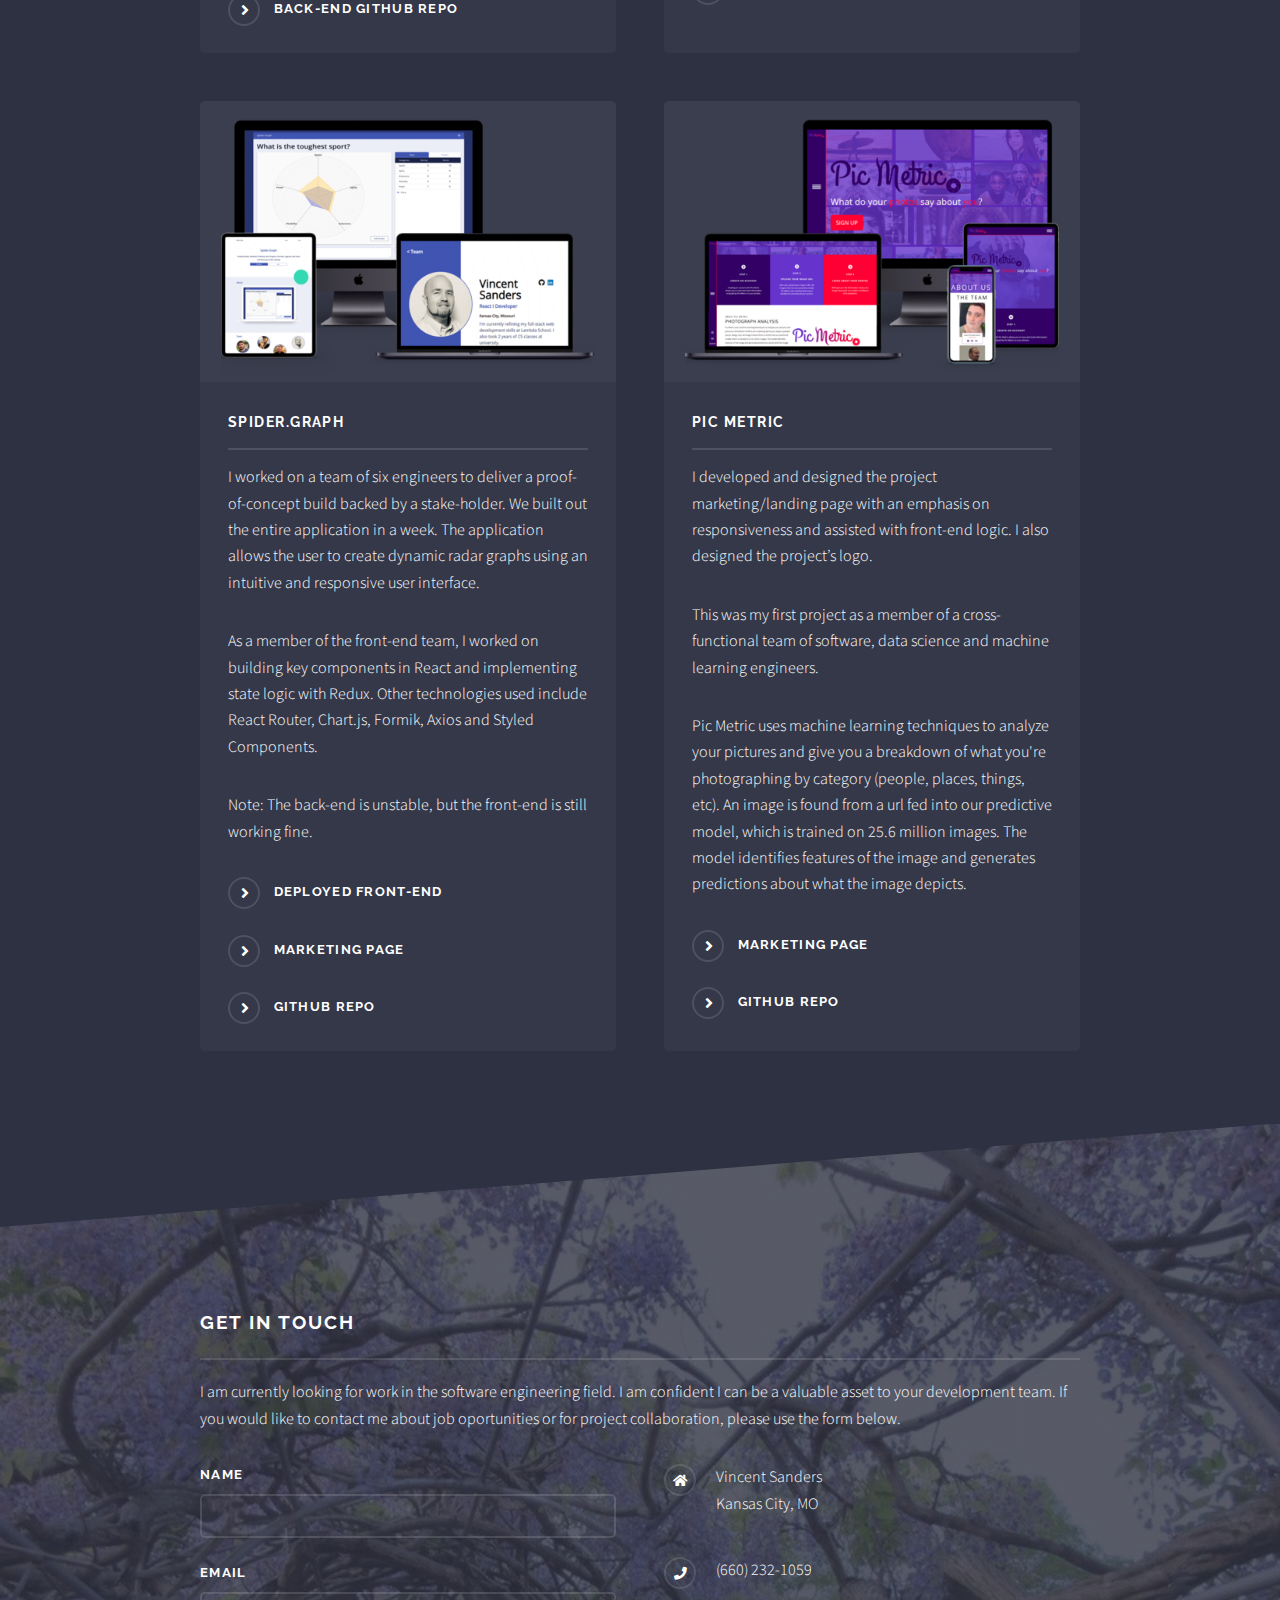
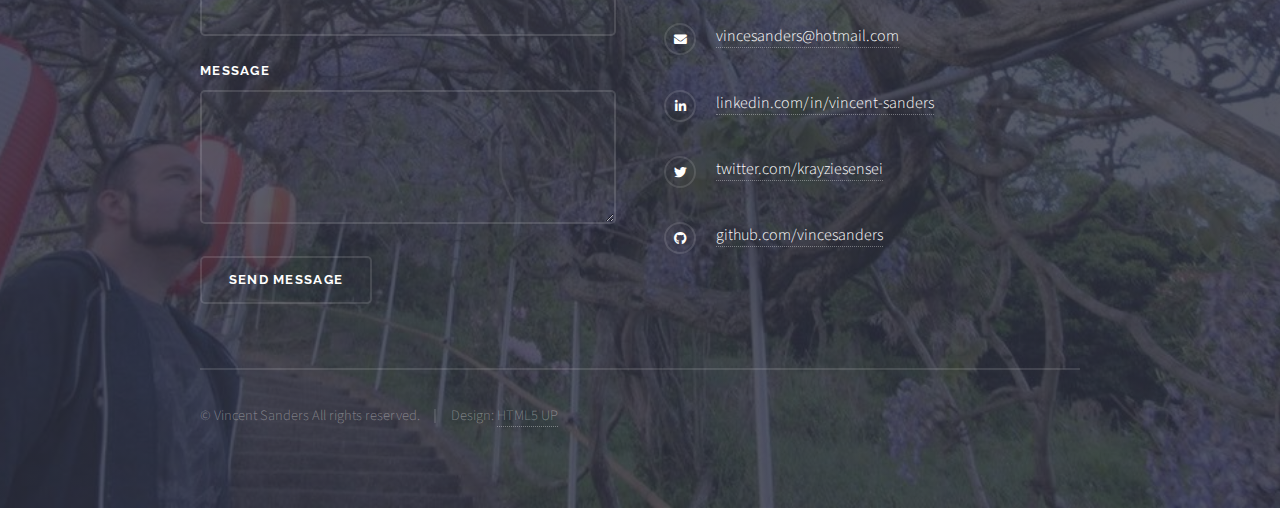
==== commit 6ee7c43d: "Added non-displayed image, so that it would appear on the Linked-In preview for my website." ====
--- a/index.html
+++ b/index.html
@@ -50,6 +50,7 @@
 				<!-- Banner -->
 					<section id="banner">
 						<div class="inner">
+							<img style="display:none" src='./images/android-chrome-512x512.png' alt='navy logo, VS in center' />
 							<div class="logo"><img src='./images/portfolio-logo-white-small.png' alt='white logo, VS in circle' /></div>
 							<h2>Vincent Sanders</h2>
 							<p>Full-Stack Developer + specializing in React and Node.js</p>
@@ -142,7 +143,7 @@
 											<p>I developed and designed the project marketing/landing page with an emphasis on responsiveness and assisted with front-end logic. I also designed the project’s logo.</p>
 											<p>This was my first project as a member of a cross-functional team of software, data science and machine learning engineers.</p>
 											<p>Pic Metric uses machine learning techniques to analyze your pictures and give you a breakdown of what you're photographing by category (people, places, things, etc). An image is found from a url fed into our predictive model, which is trained on 25.6 million images. The model identifies features of the image and generates predictions about what the image depicts.</p>
-											<a href="./pic-metric-marketing-page/index.html" class="special">Mrketing Page</a>
+											<a href="./pic-metric-marketing-page/index.html" class="special">Marketing Page</a>
 											<a href="https://github.com/vincesanders/pic-metric-marketing-page" class="special">GitHub Repo</a>
 										</article>
 									</section>
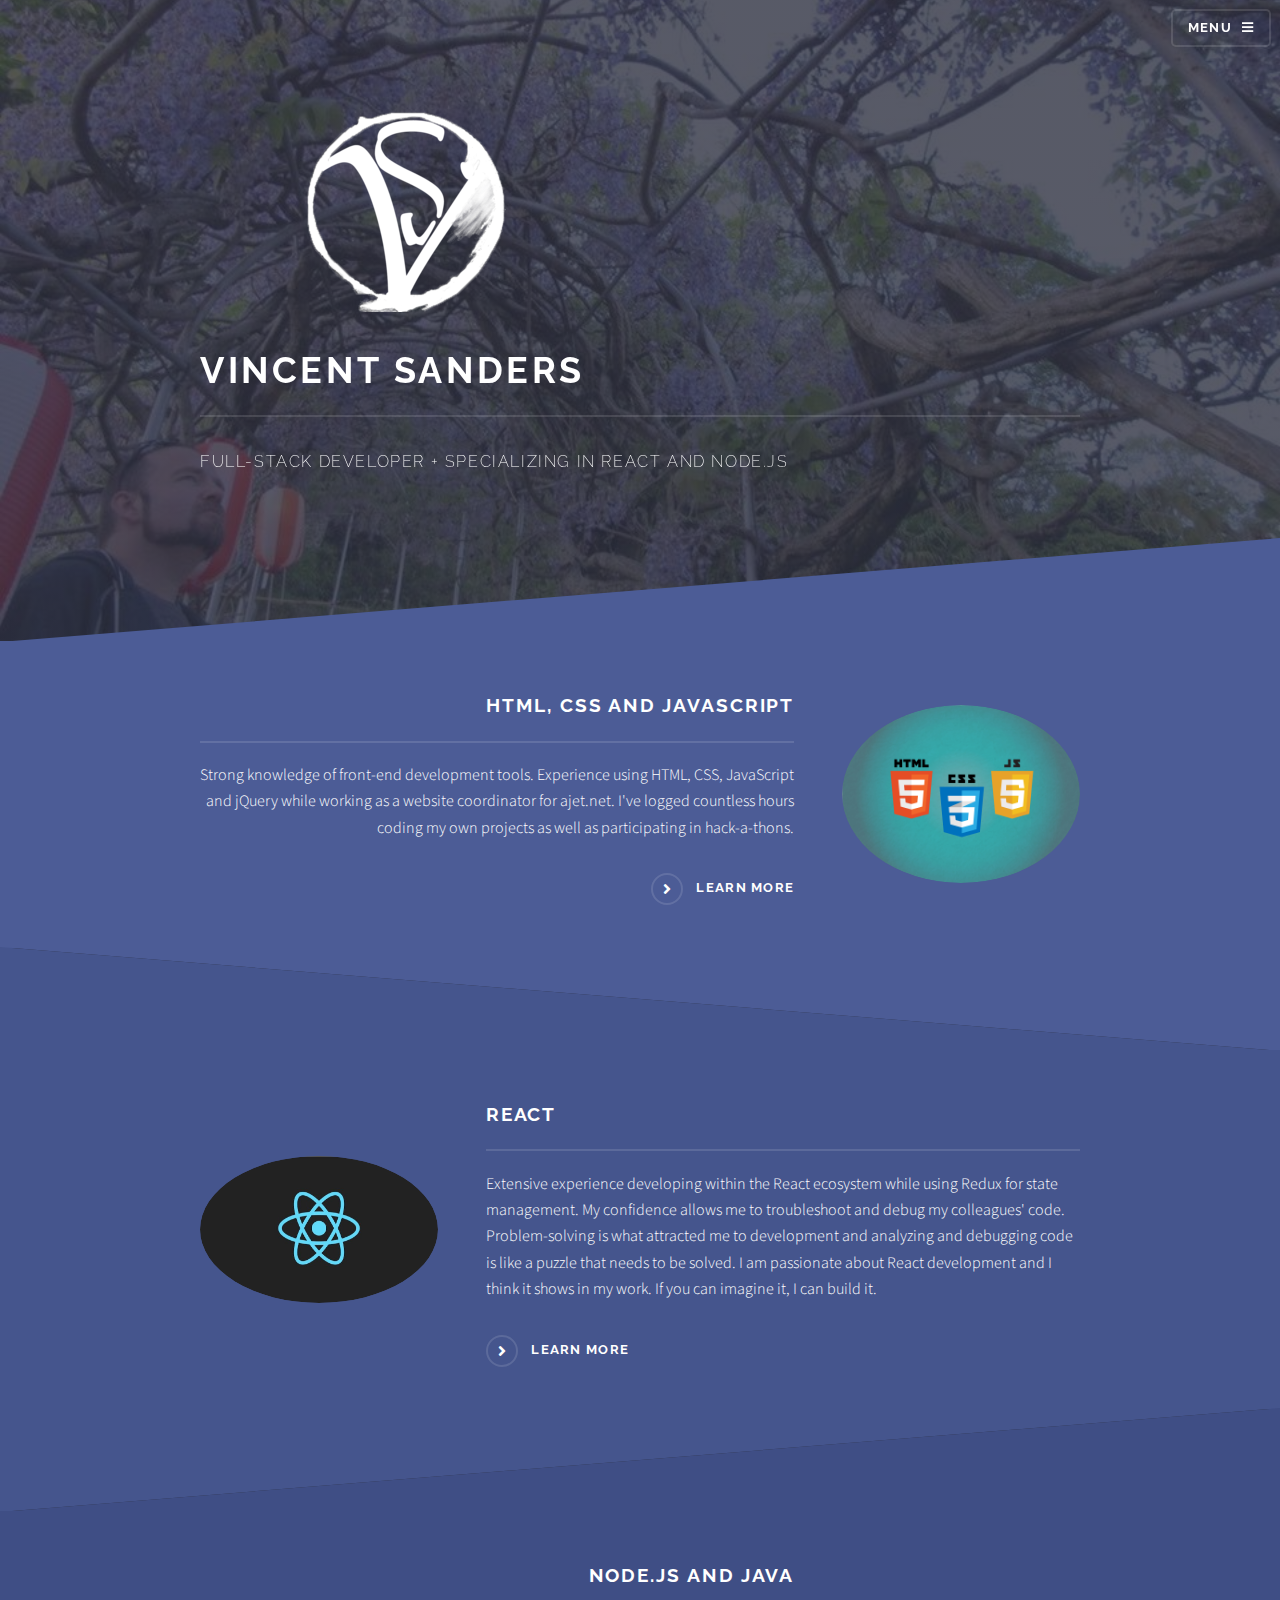
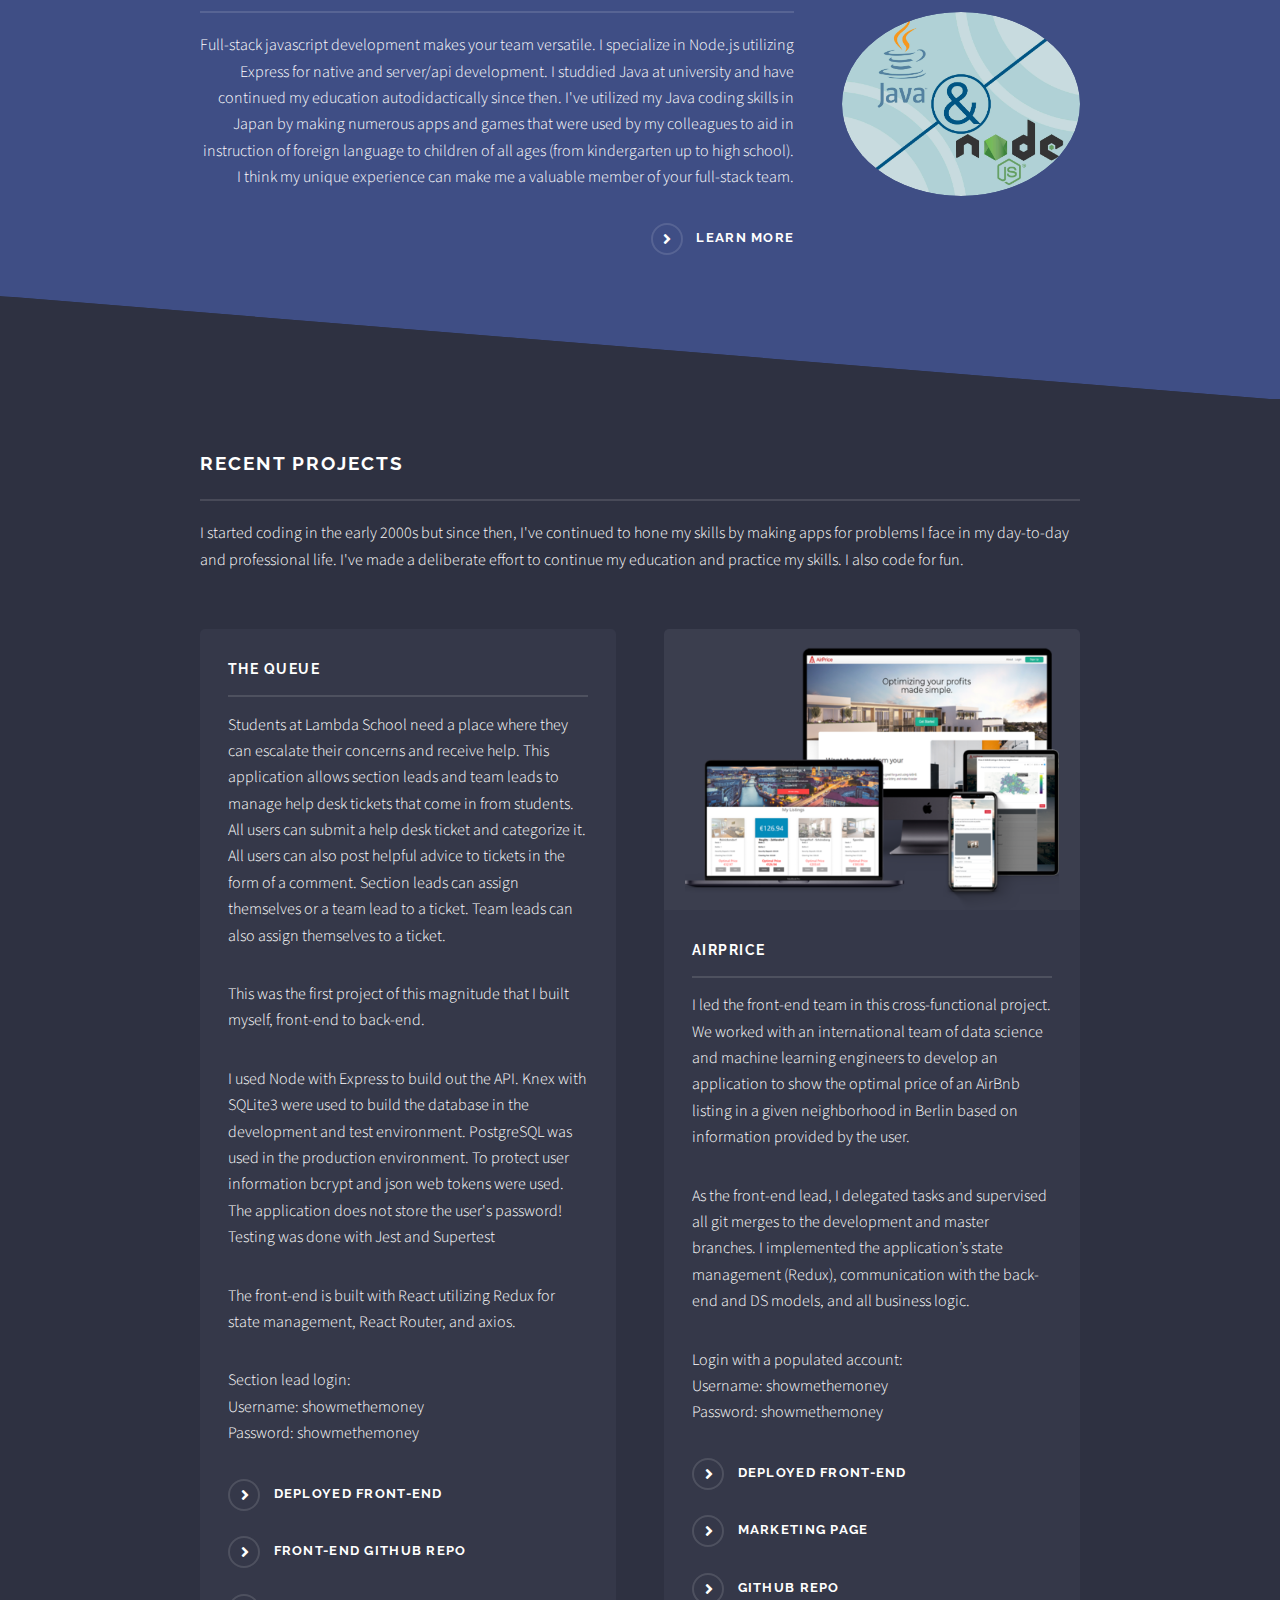
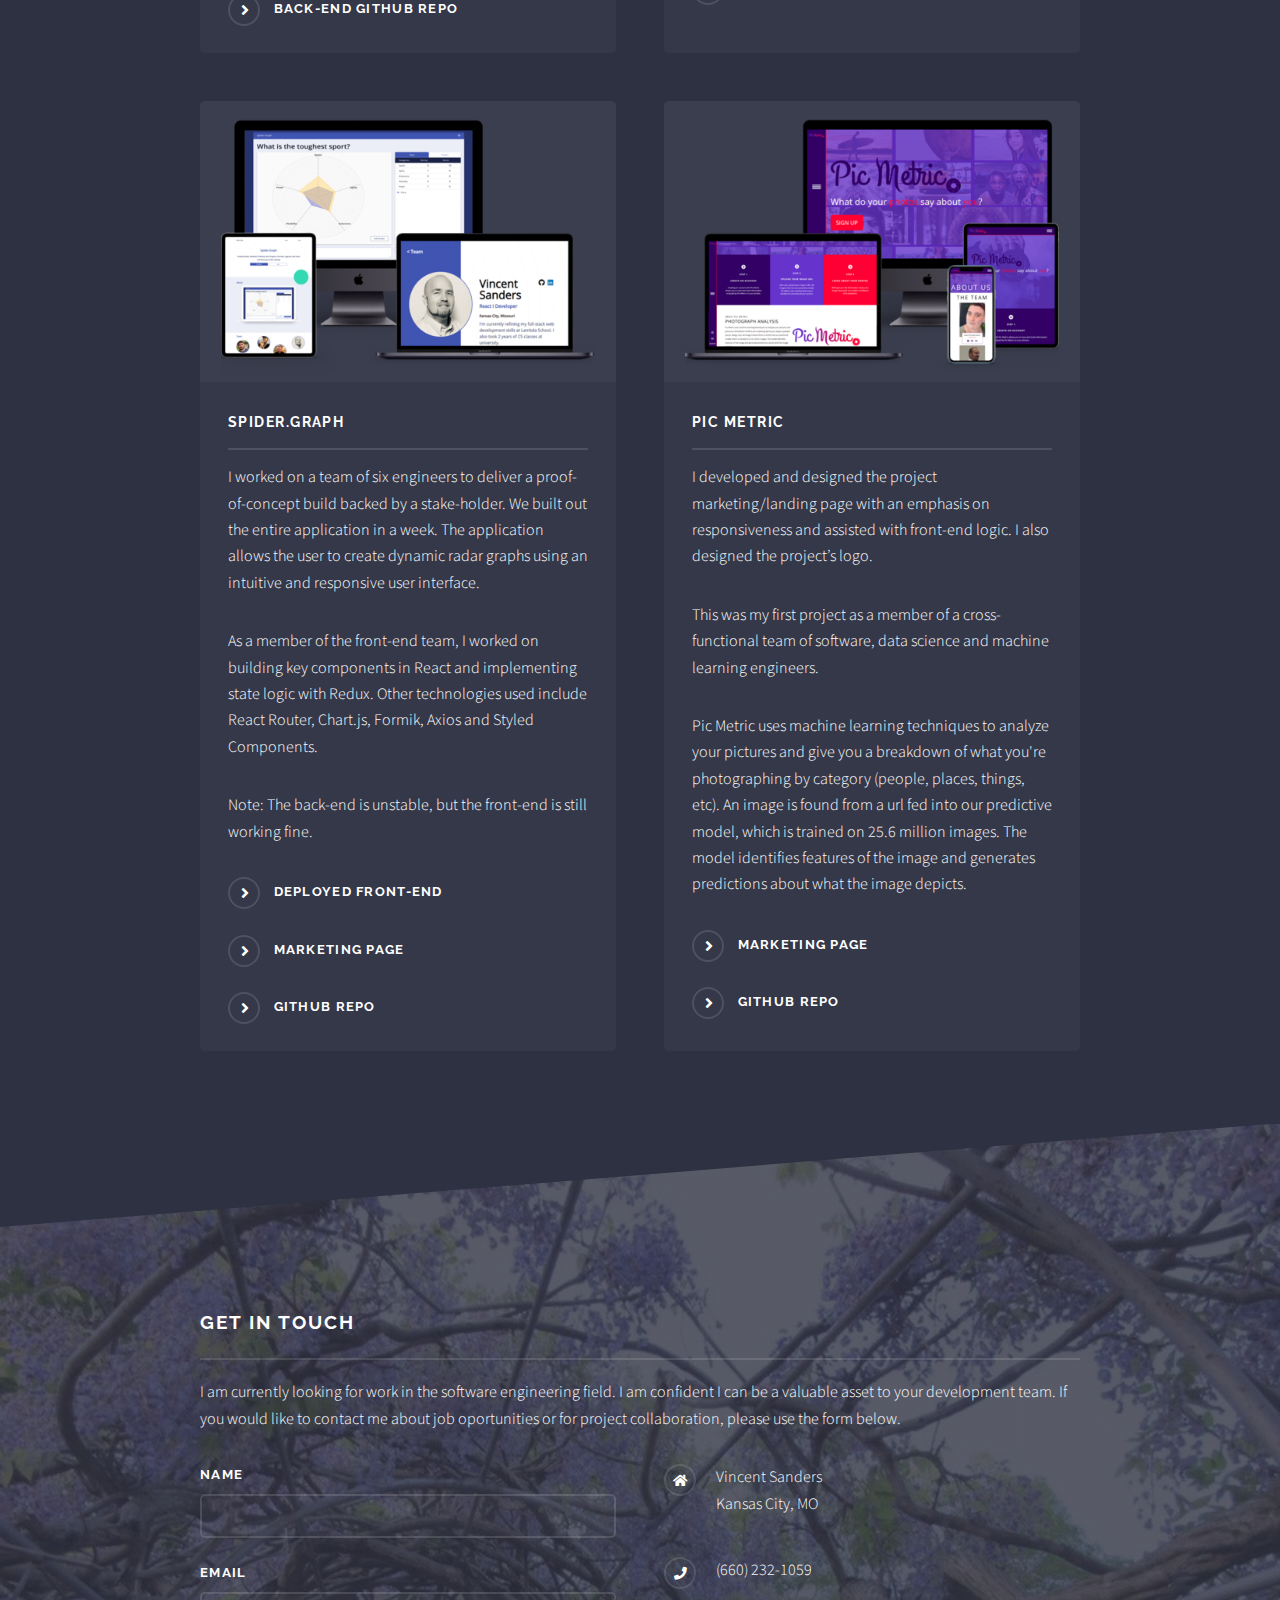
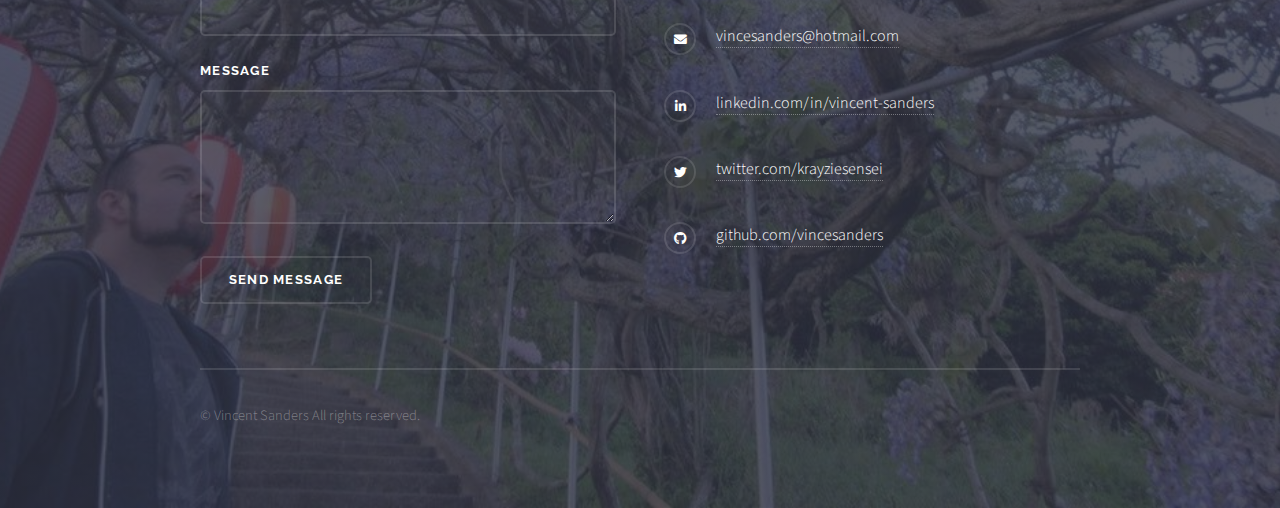
==== commit 1392ed00: "Removed the designed by at the bottom of the page." ====
--- a/index.html
+++ b/index.html
@@ -192,7 +192,7 @@
 								<li class="icon brands fa-github"><a href="https://github.com/vincesanders">github.com/vincesanders</a></li>
 							</ul>
 							<ul class="copyright">
-								<li>&copy; Vincent Sanders All rights reserved.</li><li>Design: <a href="http://html5up.net">HTML5 UP</a></li>
+								<li>&copy; Vincent Sanders All rights reserved.</li>
 							</ul>
 						</div>
 					</section>
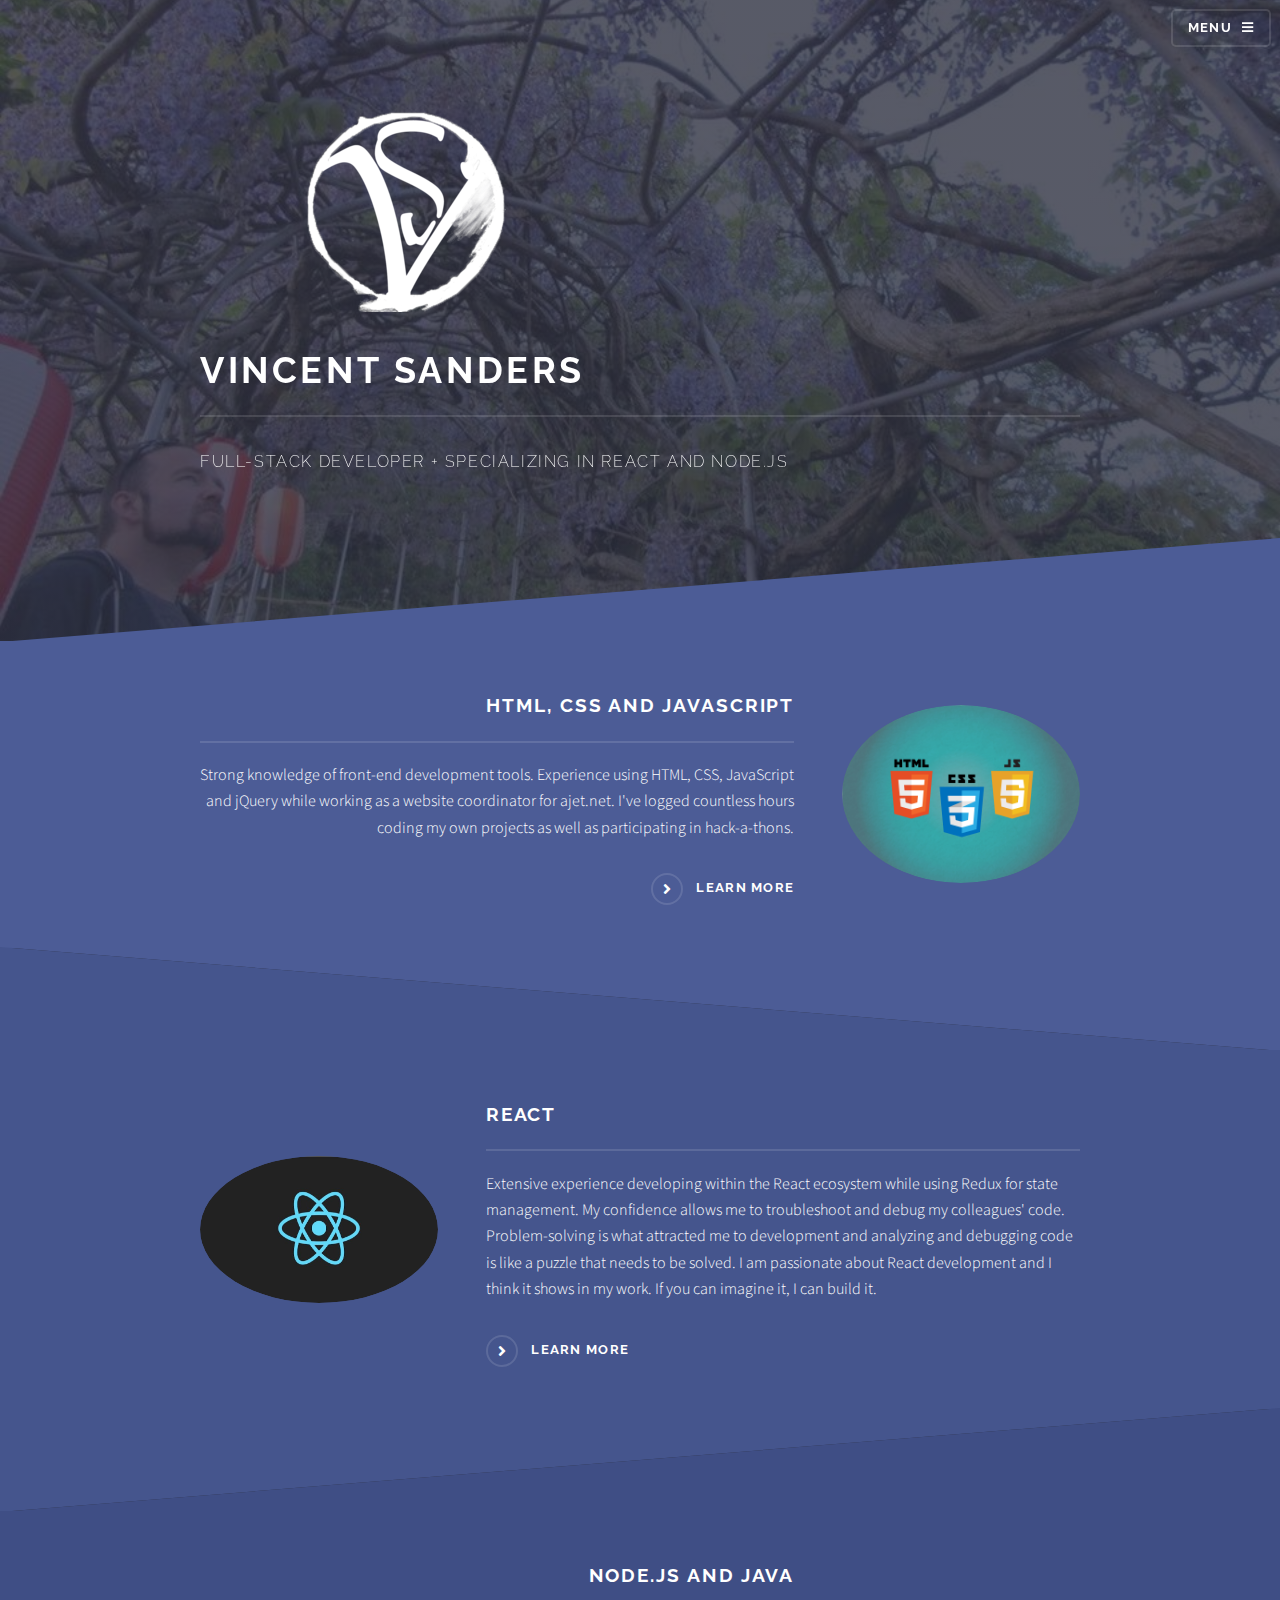
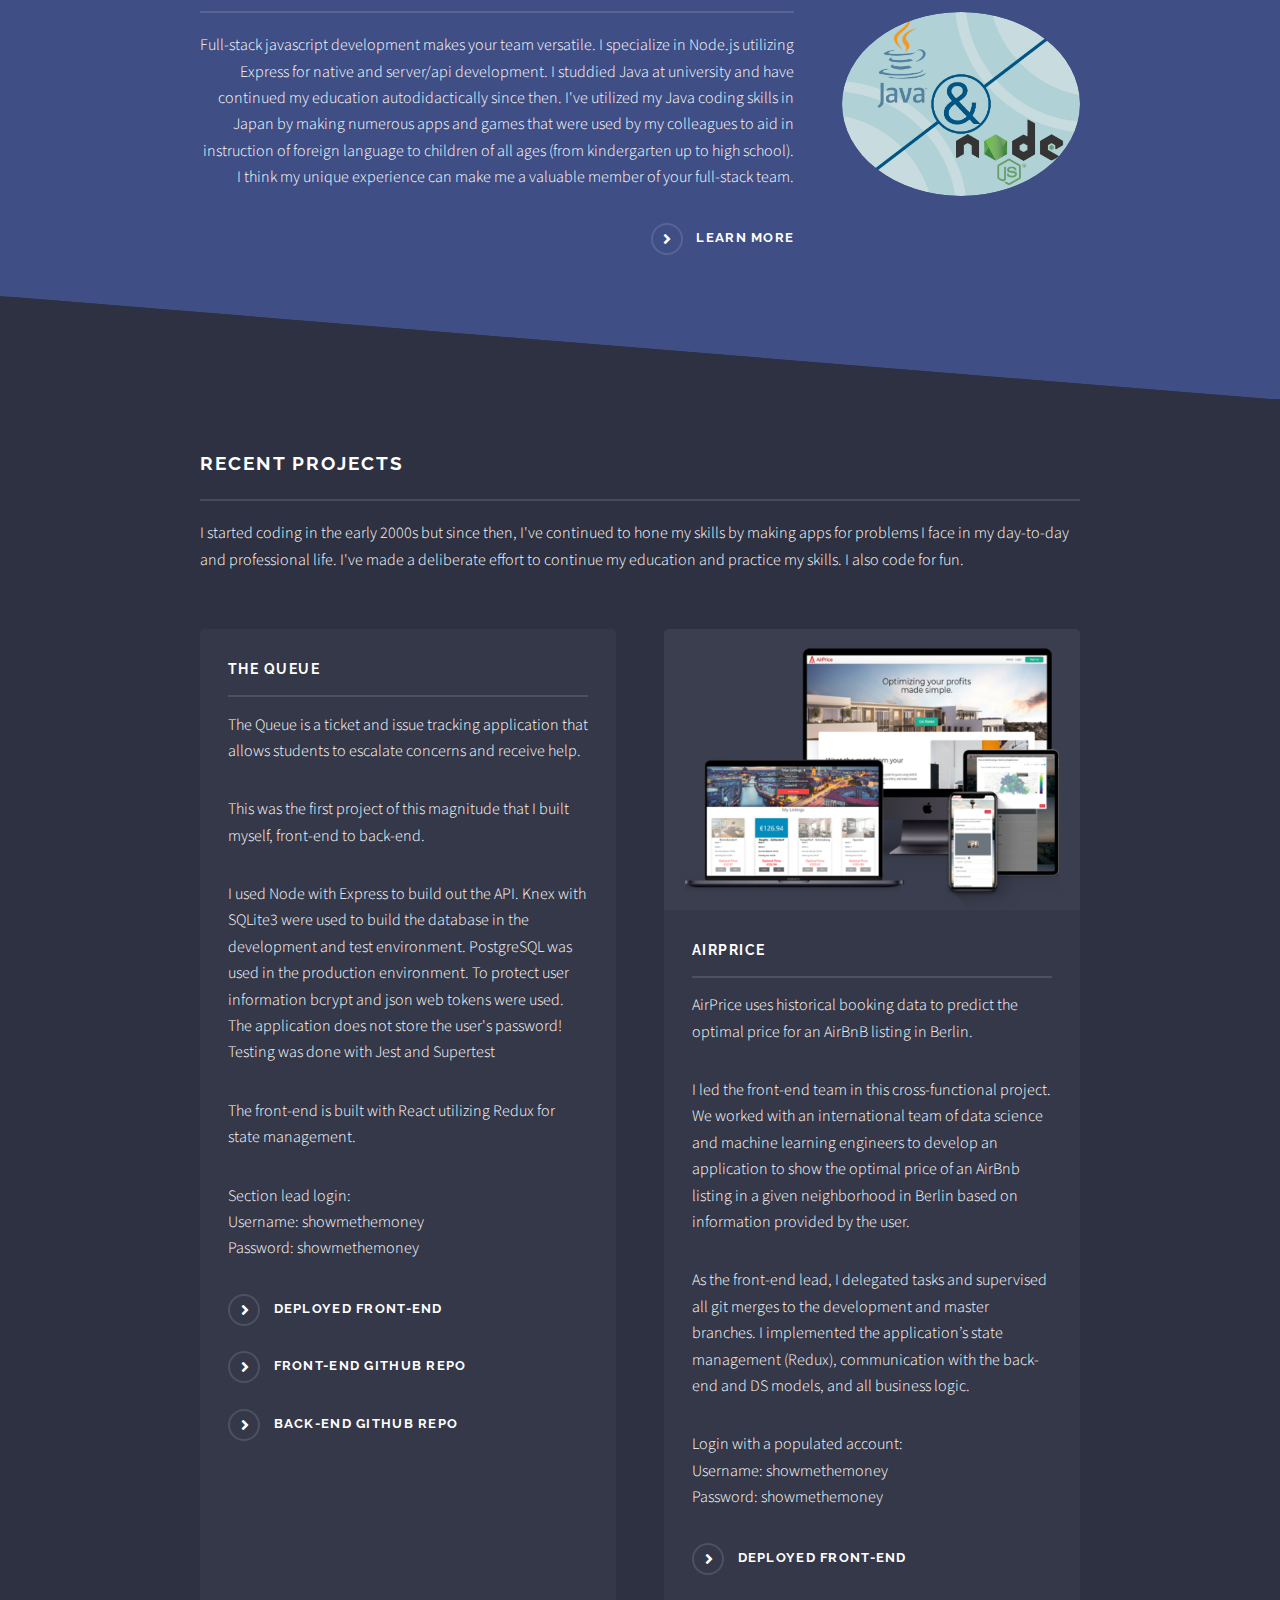
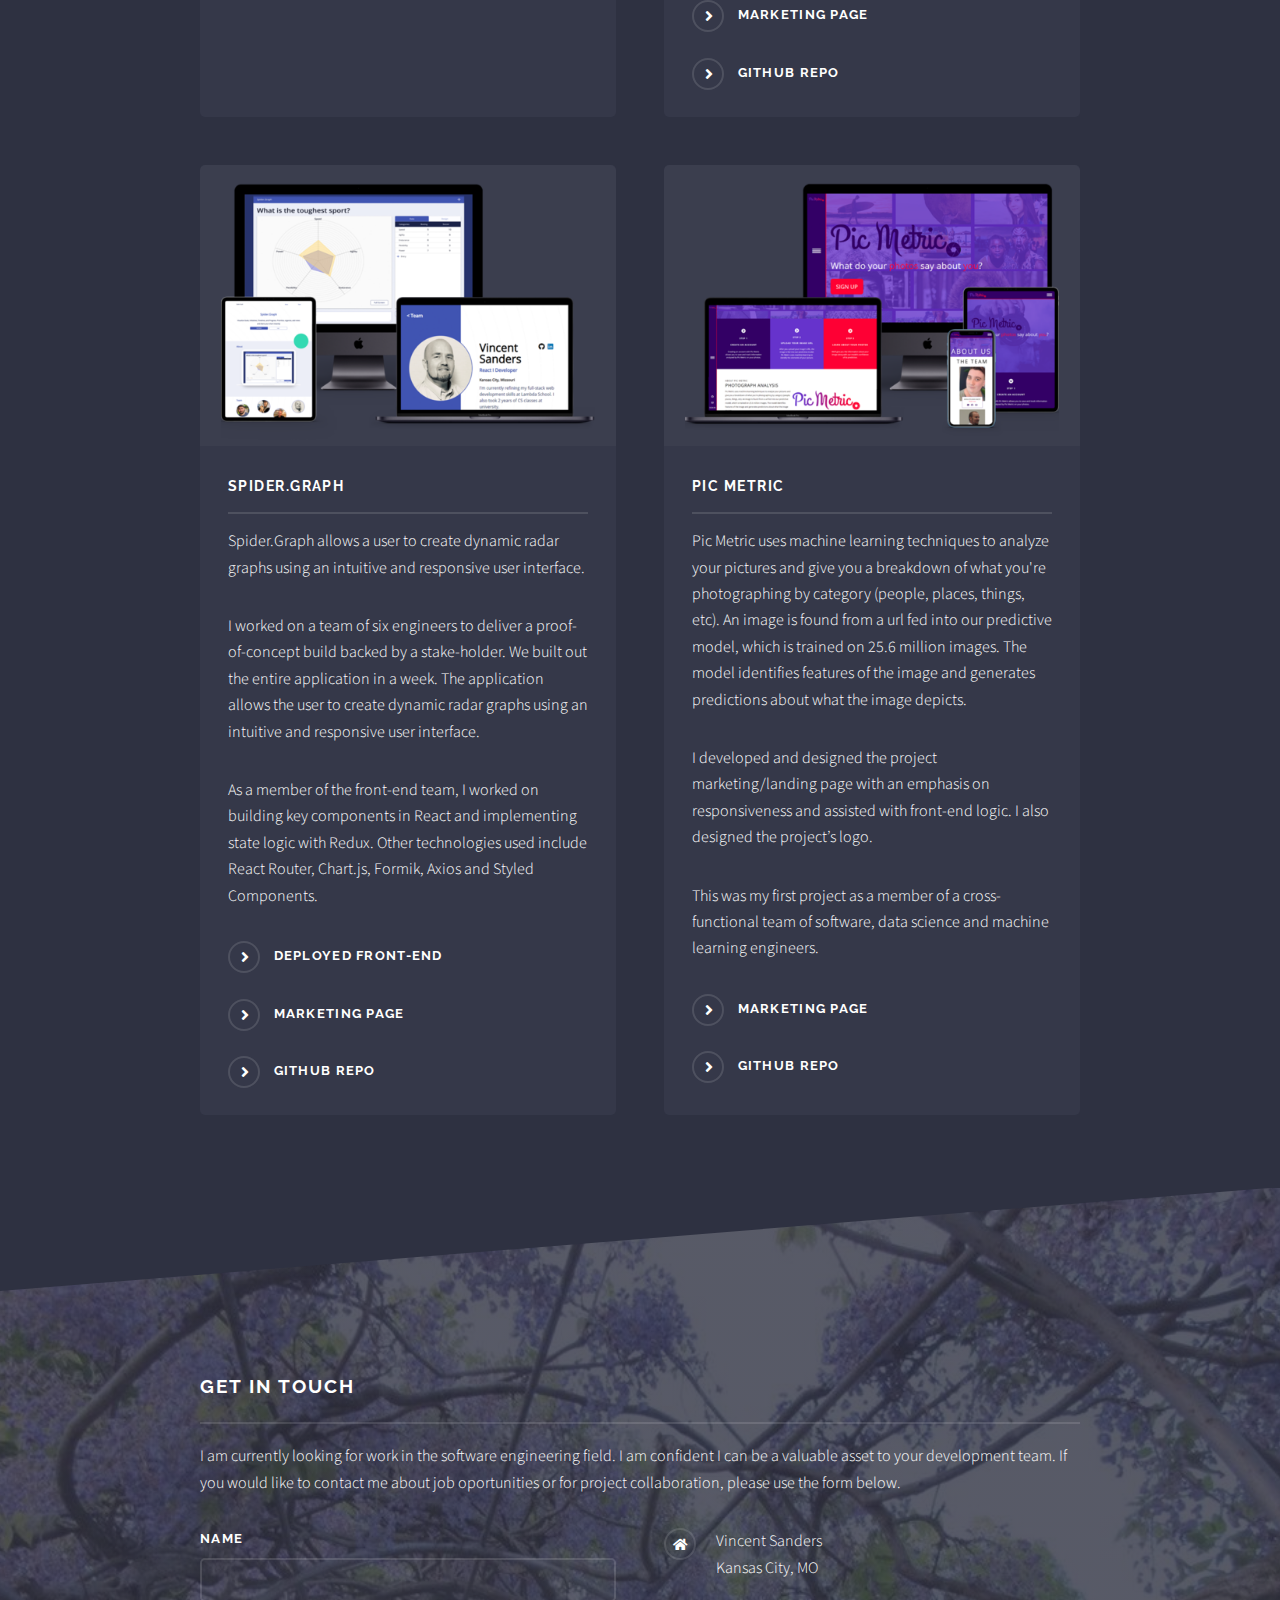
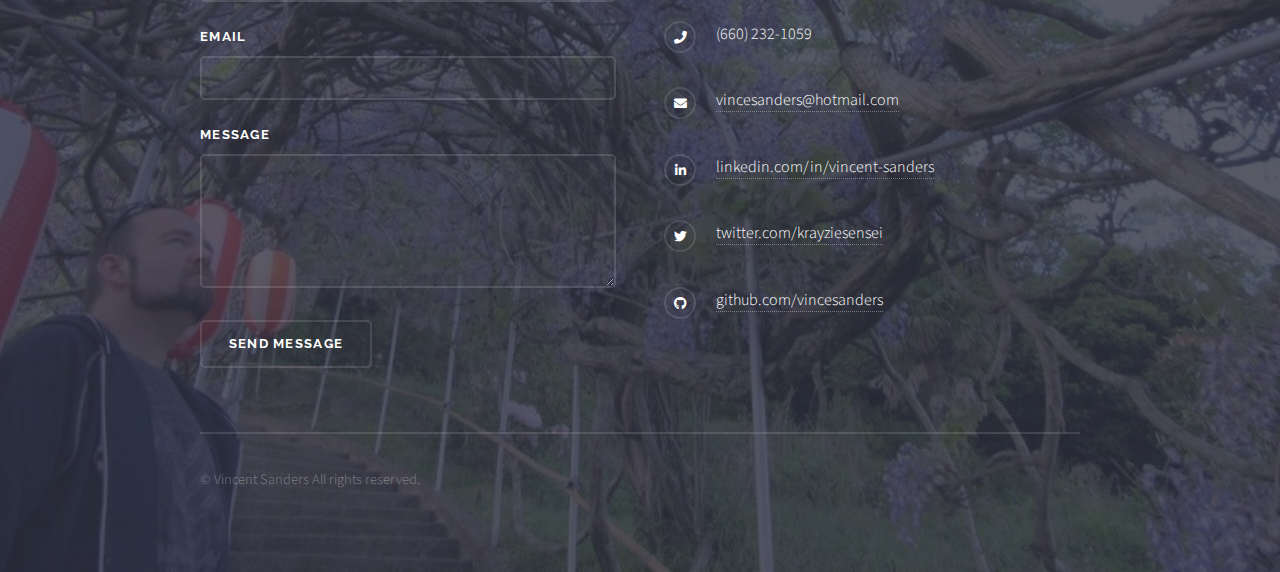
==== commit b47f0cc7: "Changed content of projects section so they balance better." ====
--- a/index.html
+++ b/index.html
@@ -35,7 +35,7 @@
 							<h2>Menu</h2>
 							<ul class="links">
 								<li><a href="index.html">Home</a></li>
-								<li><a href="resume.html">Resume</a></li>
+								<li><a href="resume.html">About Me</a></li>
 								<li><a href="https://github.com/vincesanders" target="_blank" >My Github</a></li>
 								<li><a href="https://the-queue.now.sh/" target="_blank" >The Queue</a></li>
 								<li><a href="https://airprice.now.sh/login" target="_blank" >AirPrice</a></li>
@@ -105,10 +105,10 @@
 										<article>
 											<a href="https://the-queue.now.sh/" class="image"><img src="images/thequeue-mockup-small.png" alt="" /></a>
 											<h3 class="major">The Queue</h3>
-											<p>Students at Lambda School need a place where they can escalate their concerns and receive help. This application allows section leads and team leads to manage help desk tickets that come in from students. All users can submit a help desk ticket and categorize it. All users can also post helpful advice to tickets in the form of a comment. Section leads can assign themselves or a team lead to a ticket. Team leads can also assign themselves to a ticket.</p>
+											<p>The Queue is a ticket and issue tracking application that allows students to escalate concerns and receive help.</p>
 											<p>This was the first project of this magnitude that I built myself, front-end to back-end.</p>
 											<p>I used Node with Express to build out the API. Knex with SQLite3 were used to build the database in the development and test environment. PostgreSQL was used in the production environment. To protect user information bcrypt and json web tokens were used. The application does not store the user's password! Testing was done with Jest and Supertest</p>
-											<p>The front-end is built with React utilizing Redux for state management, React Router, and axios.</p>
+											<p>The front-end is built with React utilizing Redux for state management.</p>
 											<p>Section lead login:<br/>Username: showmethemoney<br/>Password: showmethemoney</p>
 
 											<a href="https://the-queue.now.sh/" class="special">Deployed Front-End</a>
@@ -118,6 +118,7 @@
 										<article>
 											<a href="https://airprice.now.sh/login" class="image"><img src="images/airprice-mockup-small.png" alt="" /></a>
 											<h3 class="major">AirPrice</h3>
+											<p>AirPrice uses historical booking data to predict the optimal price for an AirBnB listing in Berlin.</p>
 											<p>I led the front-end team in this cross-functional project. We worked with an international team of data science and machine learning engineers to develop an application to show the optimal price of an AirBnb listing in a given neighborhood in Berlin based on information provided by the user.
 											</p>
 											<p>As the front-end lead, I delegated tasks and supervised all git merges to the development and master branches. I implemented the application’s state management (Redux), communication with the back-end and DS models, and all business logic.
@@ -130,9 +131,9 @@
 										<article>
 											<a href="./spidergraph-marketing-page/index.html" class="image"><img src="images/spidergraph-mockup-small.png" alt="" /></a>
 											<h3 class="major">Spider.Graph</h3>
+											<p>Spider.Graph allows a user to create dynamic radar graphs using an intuitive and responsive user interface.</p>
 											<p>I worked on a team of six engineers to deliver a proof-of-concept build backed by a stake-holder. We built out the entire application in a week. The application allows the user to create dynamic radar graphs using an intuitive and responsive user interface.</p>
 											<p>As a member of the front-end team, I worked on building key components in React and implementing state logic with Redux. Other technologies used include React Router, Chart.js, Formik, Axios and Styled Components.</p>
-											<p>Note: The back-end is unstable, but the front-end is still working fine.</p>
 											<a href="https://spidergraph.vincentsanders.now.sh/" class="special">Deployed Front-end</a>
 											<a href="./spidergraph-marketing-page/index.html" class="special">Marketing Page</a>
 											<a href="https://github.com/vincesanders/spidergraph-frontend" class="special">GitHub Repo</a>
@@ -140,9 +141,9 @@
 										<article>
 											<a href="./pic-metric-marketing-page/index.html" class="image"><img src="images/picmetric-mockup-small.png" alt="" /></a>
 											<h3 class="major">Pic Metric</h3>
+											<p>Pic Metric uses machine learning techniques to analyze your pictures and give you a breakdown of what you're photographing by category (people, places, things, etc). An image is found from a url fed into our predictive model, which is trained on 25.6 million images. The model identifies features of the image and generates predictions about what the image depicts.</p>
 											<p>I developed and designed the project marketing/landing page with an emphasis on responsiveness and assisted with front-end logic. I also designed the project’s logo.</p>
 											<p>This was my first project as a member of a cross-functional team of software, data science and machine learning engineers.</p>
-											<p>Pic Metric uses machine learning techniques to analyze your pictures and give you a breakdown of what you're photographing by category (people, places, things, etc). An image is found from a url fed into our predictive model, which is trained on 25.6 million images. The model identifies features of the image and generates predictions about what the image depicts.</p>
 											<a href="./pic-metric-marketing-page/index.html" class="special">Marketing Page</a>
 											<a href="https://github.com/vincesanders/pic-metric-marketing-page" class="special">GitHub Repo</a>
 										</article>
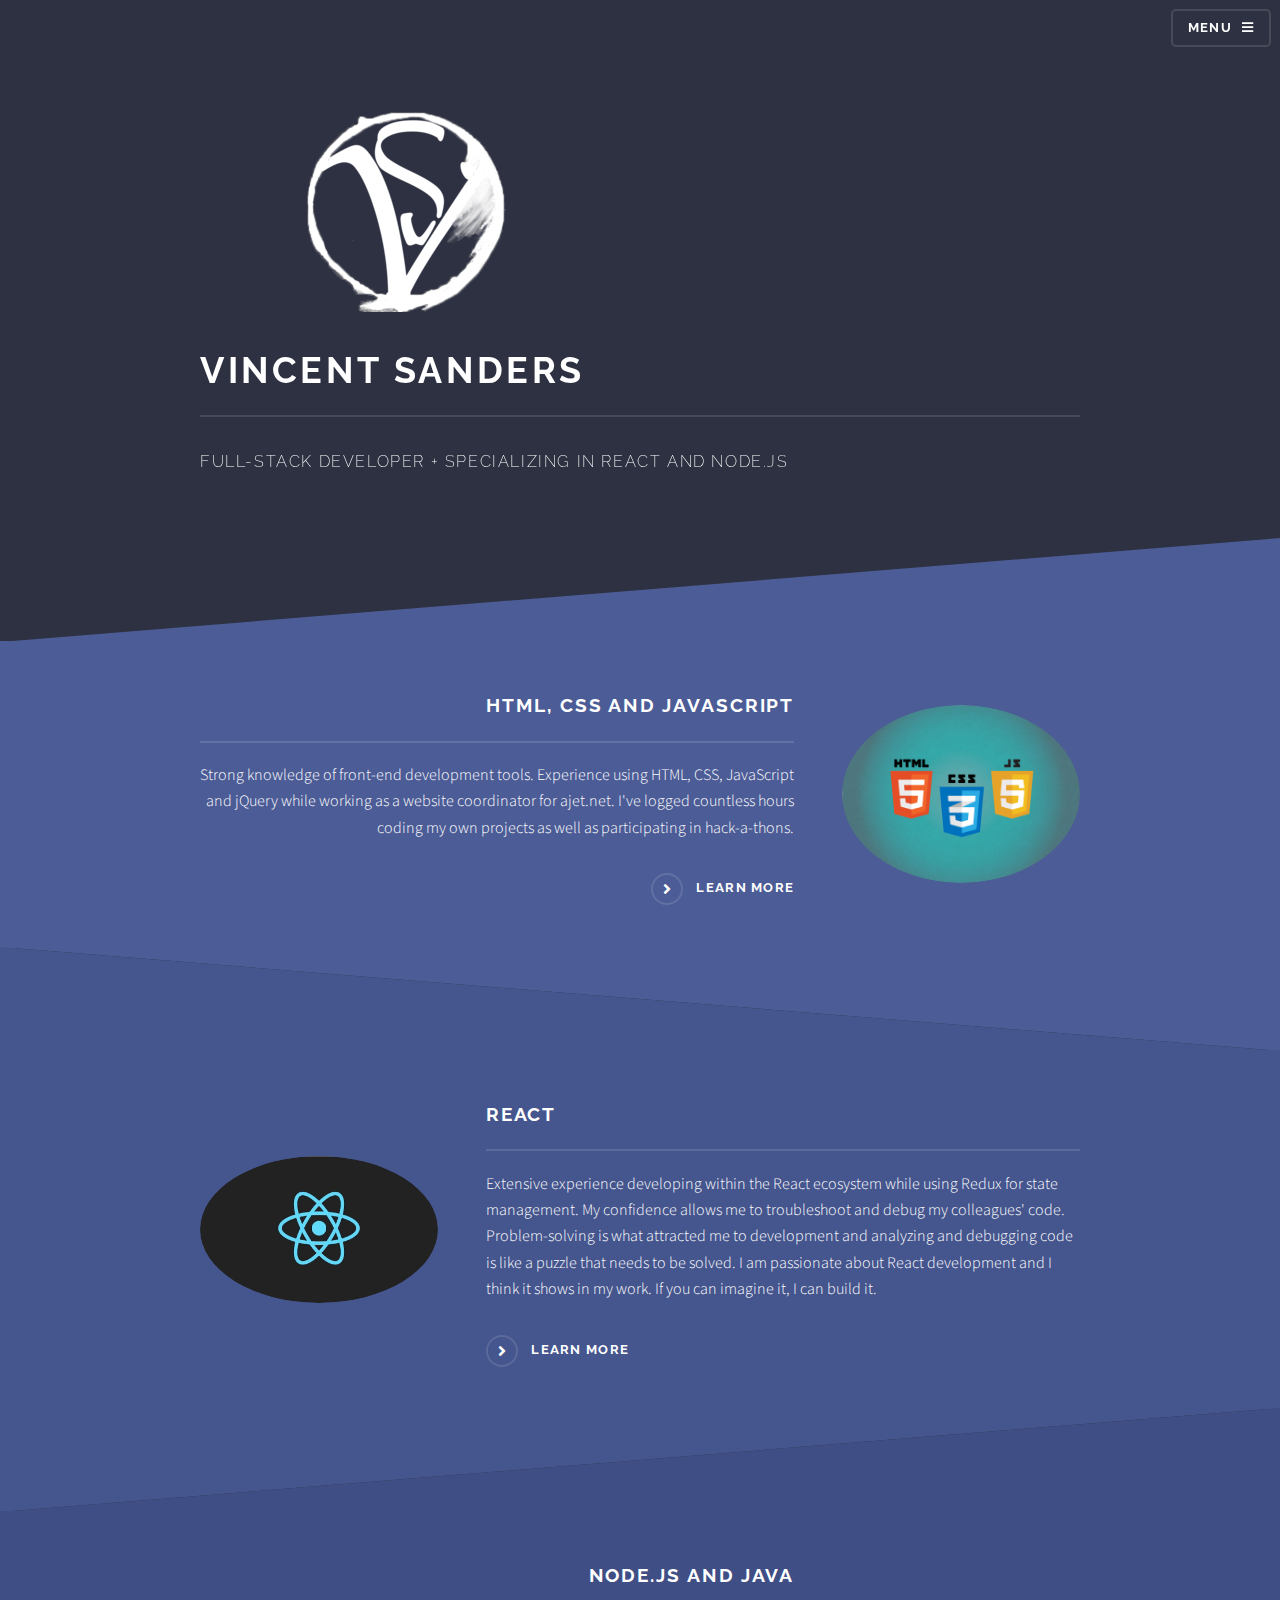
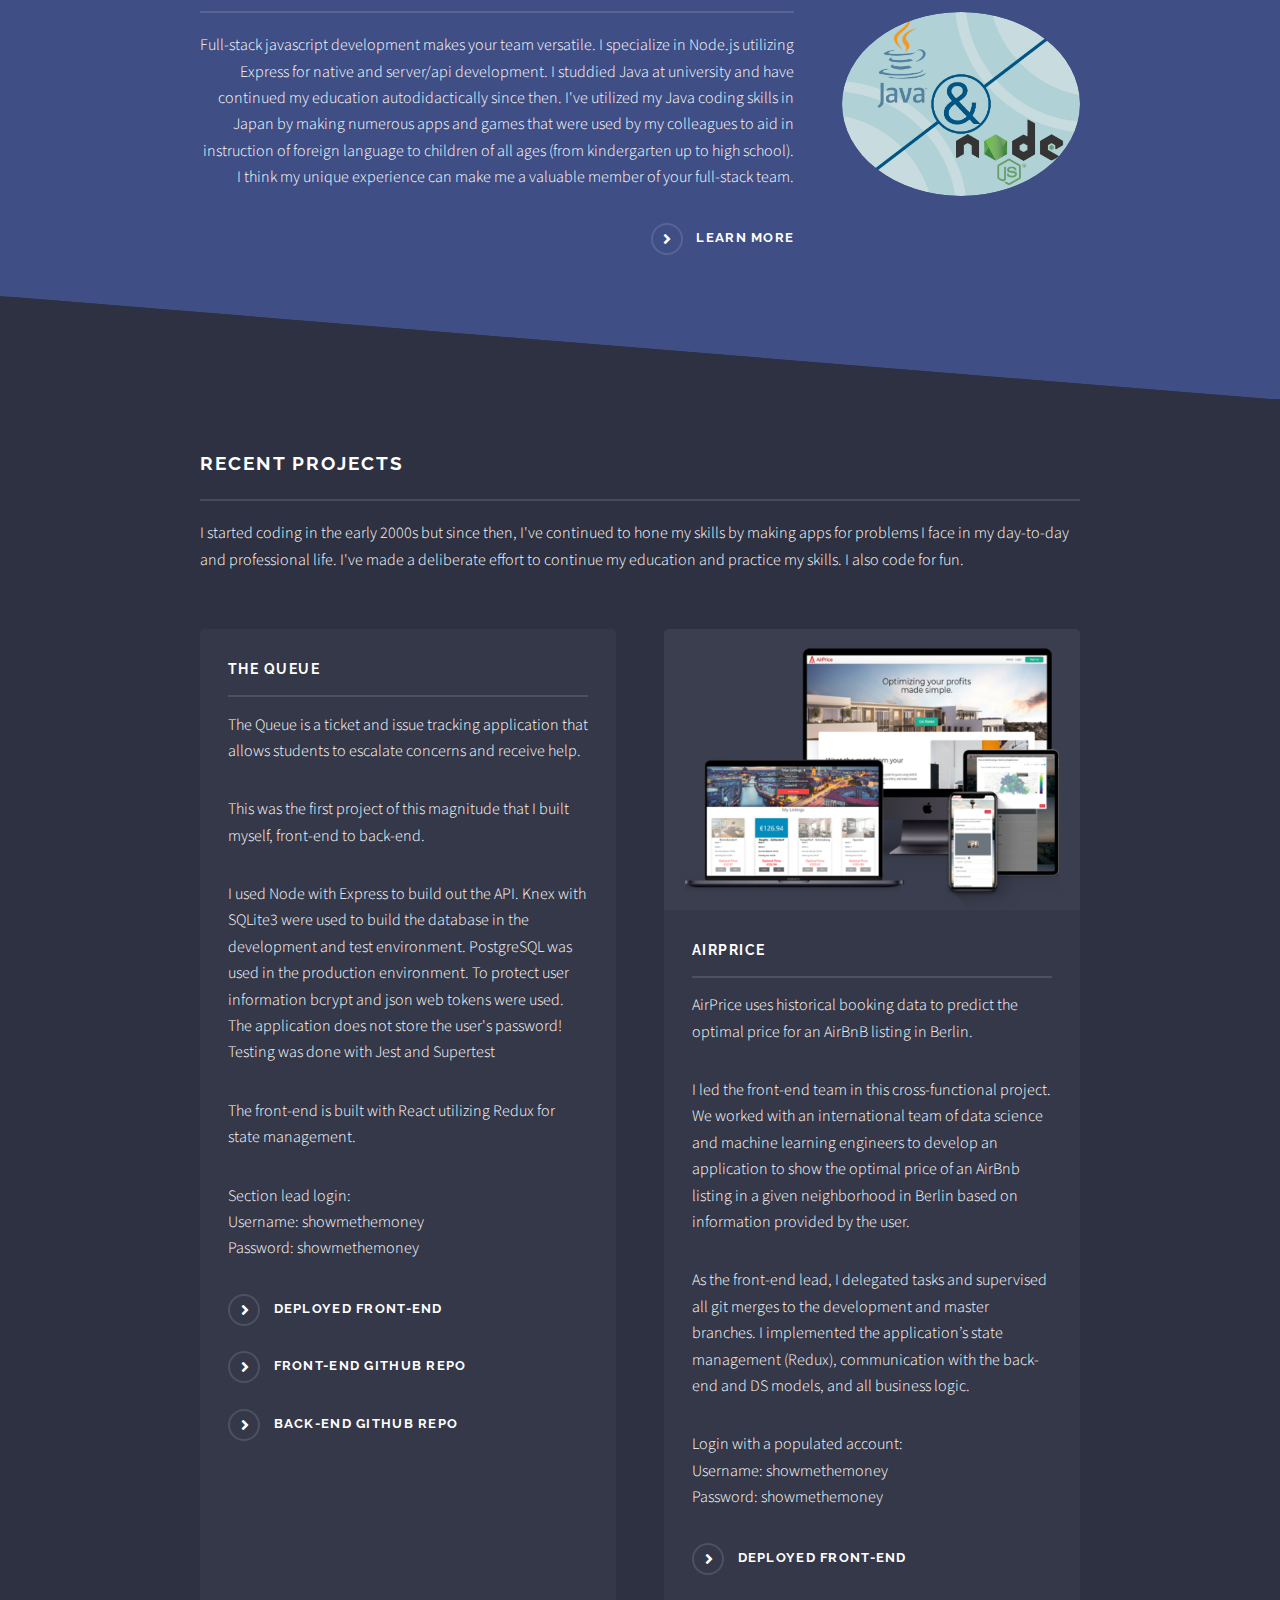
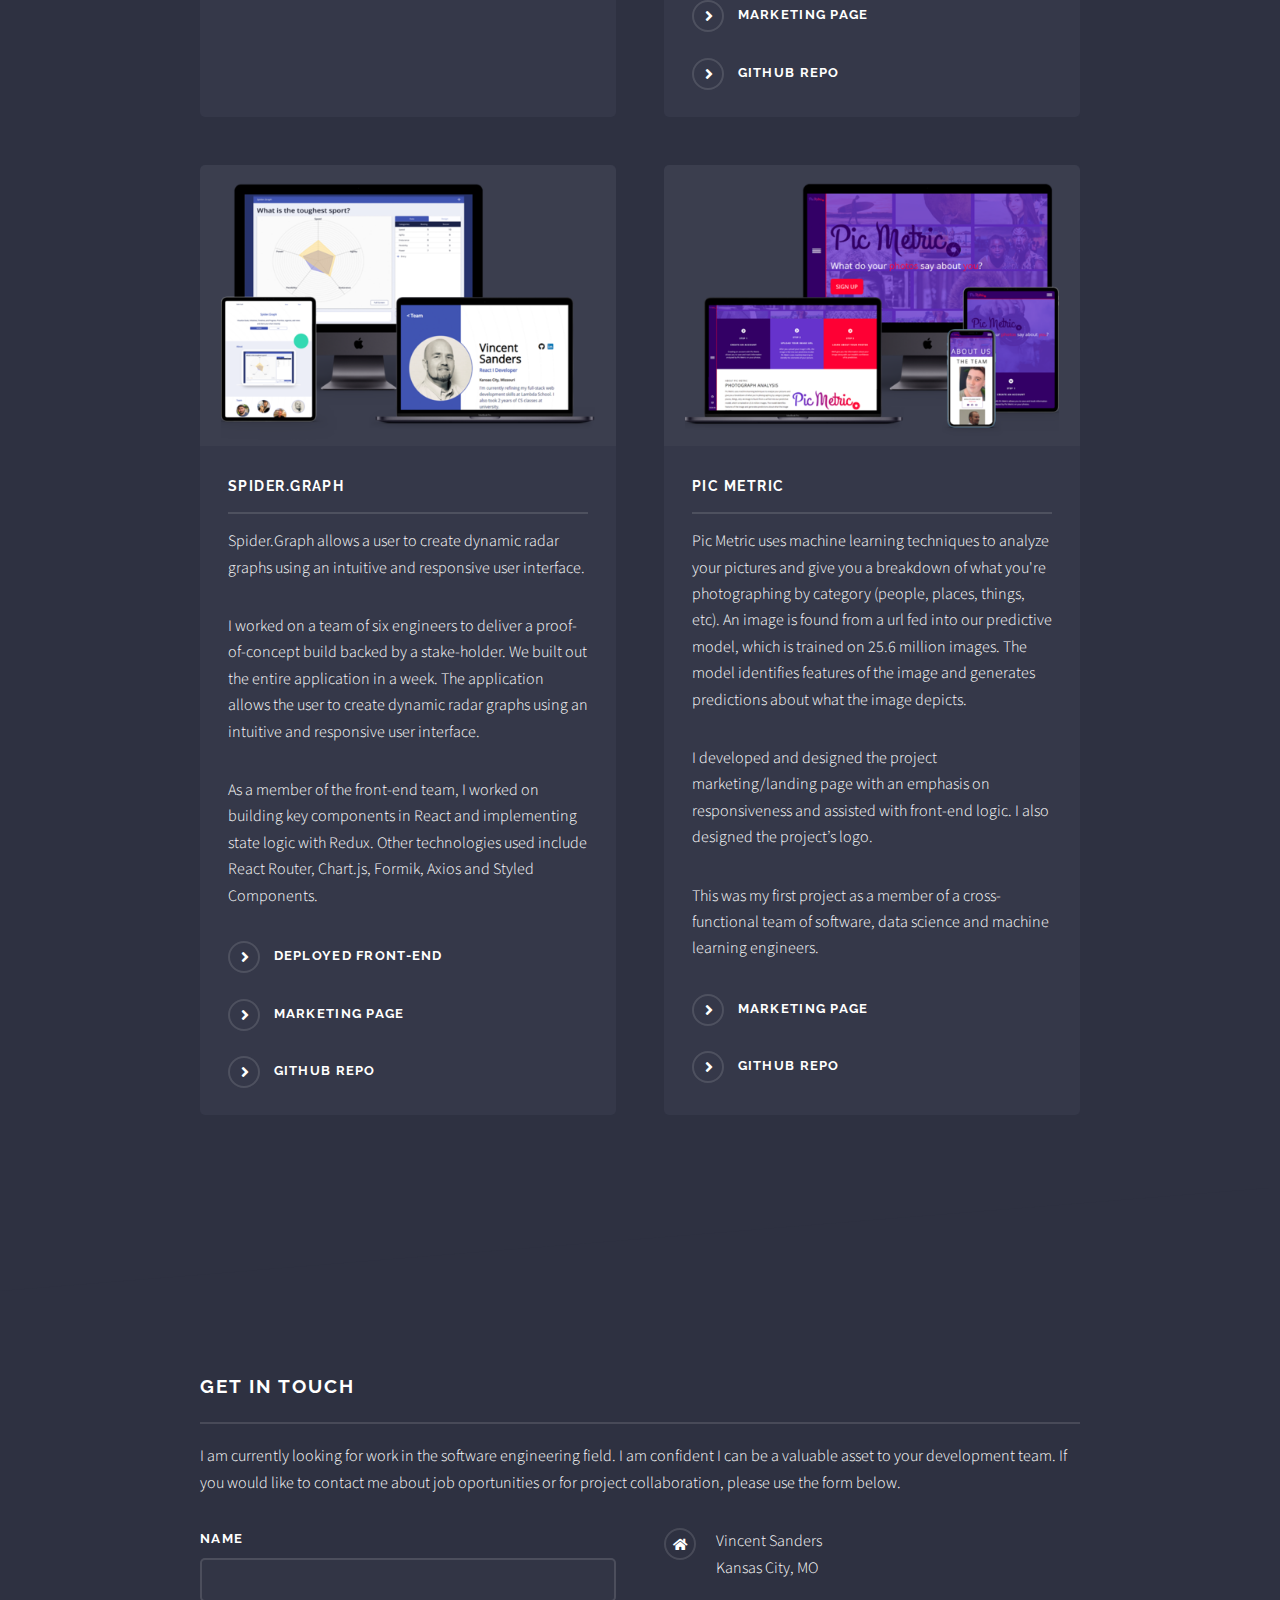
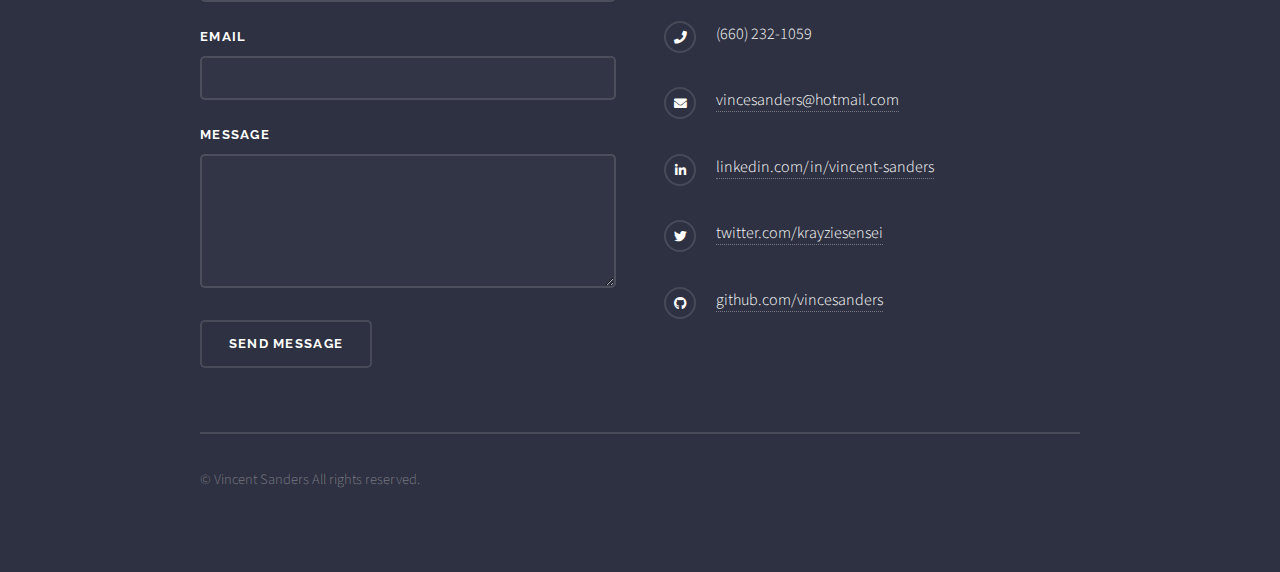
==== commit 17686bf1: "Corrected some links that should have gone to skills section. Provided alt attributes to images that" ====
--- a/index.html
+++ b/index.html
@@ -36,12 +36,11 @@
 							<ul class="links">
 								<li><a href="index.html">Home</a></li>
 								<li><a href="resume.html">About Me</a></li>
-								<li><a href="https://github.com/vincesanders" target="_blank" >My Github</a></li>
-								<li><a href="https://the-queue.now.sh/" target="_blank" >The Queue</a></li>
-								<li><a href="https://airprice.now.sh/login" target="_blank" >AirPrice</a></li>
-								<li><a href="./spidergraph-marketing-page/index.html" target="_blank" >Spider.Graph</a></li>
-								<li><a href="./pic-metric-marketing-page/index.html" target="_blank" >Pic Metric</a></li>
-								<li><a href="https://game-of-life-canvas.now.sh/" target="_blank" >Game of Life</a></li>
+								<li><a href="#four">Projects</a></li>
+								<li><a href="resume.html#skills-link">Skills</a></li>
+								<li><a href="resume.html#my-journey">My Story</a></li>
+								<li><a href="resume.html#resume-container">Resume</a></li>
+								<li><a href="#footer">Contact Me</a></li>
 							</ul>
 							<a href="#" class="close">Close</a>
 						</div>
@@ -63,11 +62,11 @@
 						<!-- One -->
 							<section id="one" class="wrapper spotlight style1">
 								<div class="inner">
-									<a href="resume.html" class="image"><img src="images/html-css-js-logo.jpg" alt="" /></a>
+									<a href="resume.html#skills-link" class="image"><img src="images/html-css-js-logo.jpg" alt="html, css and JavaScript logos" /></a>
 									<div class="content">
 										<h2 class="major">HTML, CSS and JavaScript</h2>
 										<p>Strong knowledge of front-end development tools. Experience using HTML, CSS, JavaScript and jQuery while working as a website coordinator for ajet.net. I've logged countless hours coding my own projects as well as participating in hack-a-thons.</p>
-										<a href="resume.html" class="special">Learn more</a>
+										<a href="resume.html#skills-link" class="special">Learn more</a>
 									</div>
 								</div>
 							</section>
@@ -75,11 +74,11 @@
 						<!-- Two -->
 							<section id="two" class="wrapper alt spotlight style2">
 								<div class="inner">
-									<a href="resume.html" class="image"><img src="images/react-logo.jpg" alt="" /></a>
+									<a href="resume.html#skills-link" class="image"><img src="images/react-logo.jpg" alt="React logo" /></a>
 									<div class="content">
 										<h2 class="major">React</h2>
 										<p>Extensive experience developing within the React ecosystem while using Redux for state management. My confidence allows me to troubleshoot and debug my colleagues' code. Problem-solving is what attracted me to development and analyzing and debugging code is like a puzzle that needs to be solved. I am passionate about React development and I think it shows in my work. If you can imagine it, I can build it.</p>
-										<a href="resume.html" class="special">Learn more</a>
+										<a href="resume.html#skills-link" class="special">Learn more</a>
 									</div>
 								</div>
 							</section>
@@ -87,11 +86,11 @@
 						<!-- Three -->
 							<section id="three" class="wrapper spotlight style3">
 								<div class="inner">
-									<a href="resume.html" class="image"><img src="images/java-nodejs-logo.jpg" alt="" /></a>
+									<a href="resume.html#skills-link" class="image"><img src="images/java-nodejs-logo.jpg" alt="Node.js and Java logo" /></a>
 									<div class="content">
 										<h2 class="major">Node.js and Java</h2>
 										<p>Full-stack javascript development makes your team versatile. I specialize in Node.js utilizing Express for native and server/api development. I studdied Java at university and have continued my education autodidactically since then. I've utilized my Java coding skills in Japan by making numerous apps and games that were used by my colleagues to aid in instruction of foreign language to children of all ages (from kindergarten up to high school). I think my unique experience can make me a valuable member of your full-stack team.</p>
-										<a href="resume.html" class="special">Learn more</a>
+										<a href="resume.html#skills-link" class="special">Learn more</a>
 									</div>
 								</div>
 							</section>
--- a/assets/css/main.css
+++ b/assets/css/main.css
@@ -157,7 +157,6 @@
 a:hover {
   border-bottom-color: transparent;
   color: #ffffff !important;
-  border-bottom-color: rgba(255, 255, 255, 0.8);
 }
 a.special:not(.button) {
   text-decoration: none;
@@ -1650,8 +1649,6 @@
   -ms-flex-wrap: wrap;
   flex-wrap: wrap;
   width: calc(100% + 3em);
-  -webkit-width: calc(100% + 3em);
-  -moz-width: calc(100% + 3em);
   margin: -1.5em 0 2em -1.5em;
 }
 form > .fields > .field {
@@ -1665,51 +1662,33 @@
   flex-shrink: 0;
   padding: 1.5em 0 0 1.5em;
   width: calc(100% - 1.5em);
-  -webkit-width: calc(100% - 1.5em);
-  -moz-width: calc(100% - 1.5em);
 }
 form > .fields > .field.half {
   width: calc(50% - 0.75em);
-  -webkit-width: calc(50% - 0.75em);
-  -moz-width: calc(50% - 0.75em);
 }
 form > .fields > .field.third {
   width: calc(100%/3 - 0.5em);
-  -webkit-width: calc(100%/3 - 0.5em);
-  -moz-width: calc(100%/3 - 0.5em);
 }
 form > .fields > .field.quarter {
   width: calc(25% - 0.375em);
-  -webkit-width: calc(25% - 0.375em);
-  -moz-width: calc(25% - 0.375em);
 }
 @media screen and (max-width: 480px) {
   form > .fields {
     width: calc(100% + 3em);
-    -webkit-width: calc(100% + 3em);
-    -moz-width: calc(100% + 3em);
     margin: -1.5em 0 2em -1.5em;
   }
   form > .fields > .field {
     padding: 1.5em 0 0 1.5em;
     width: calc(100% - 1.5em);
-    -webkit-width: calc(100% - 1.5em);
-    -moz-width: calc(100% - 1.5em);
   }
   form > .fields > .field.half {
     width: calc(100% - 1.5em);
-    -webkit-width: calc(100% - 1.5em);
-    -moz-width: calc(100% - 1.5em);
   }
   form > .fields > .field.third {
     width: calc(100% - 1.5em);
-    -webkit-width: calc(100% - 1.5em);
-    -moz-width: calc(100% - 1.5em);
   }
   form > .fields > .field.quarter {
     width: calc(100% - 1.5em);
-    -webkit-width: calc(100% - 1.5em);
-    -moz-width: calc(100% - 1.5em);
   }
 }
 
@@ -1767,8 +1746,6 @@
   background-size: 1.25rem;
   background-repeat: no-repeat;
   background-position: calc(100% - 1rem) center;
-  -webkit-background-position: calc(100% - 1rem) center;
-  -moz-background-position: calc(100% - 1rem) center;
   height: 2.75em;
   padding-right: 2.75em;
   text-overflow: ellipsis;
@@ -2069,8 +2046,6 @@
 }
 ul.actions.fit {
   width: calc(100% + 1em);
-  -webkit-width: calc(100% + 1em);
-  -moz-width: calc(100% + 1em);
 }
 ul.actions.fit li {
   -moz-flex-grow: 1;
@@ -2242,15 +2217,11 @@
   }
   ul.pagination li:first-child {
     width: calc(50% - 2px);
-    -webkit-width: calc(50% - 2px);
-    -moz-width: calc(50% - 2px);
     text-align: left;
     padding-right: 0.325em;
   }
   ul.pagination li:last-child {
     width: calc(50% - 2px);
-    -webkit-width: calc(50% - 2px);
-    -moz-width: calc(50% - 2px);
     text-align: right;
     padding-left: 0.325em;
   }
@@ -2455,8 +2426,6 @@
   border-radius: 5px;
   margin: 1.5em 3em 1.5em 0;
   width: calc(50% - 1.5em);
-  -webkit-width: calc(50% - 1.5em);
-  -moz-width: calc(50% - 1.5em);
 }
 .features article:nth-child(2n) {
   margin-right: 0;
@@ -2474,8 +2443,6 @@
   margin-top: -1.75em;
   position: relative;
   width: calc(100% + 3.5em);
-  -webkit-width: calc(100% + 3.5em);
-  -moz-width: calc(100% + 3.5em);
 }
 .features article .image img {
   border-radius: 5px 5px 0 0;
@@ -2491,8 +2458,6 @@
   .features article {
     margin: 1em 2em 1em 0;
     width: calc(50% - 1em);
-    -webkit-width: calc(50% - 1em);
-    -moz-width: calc(50% - 1em);
   }
 }
 @media screen and (max-width: 736px) {
@@ -2500,16 +2465,12 @@
     padding: 1.5em 1.5em 0.1em 1.5em;
     margin: 0.875em 1.75em 0.875em 0;
     width: calc(50% - 0.875em - 1px);
-    -webkit-width: calc(50% - 0.875em - 1px);
-    -moz-width: calc(50% - 0.875em - 1px);
   }
   .features article .image {
     margin-bottom: 1.5em;
     margin-left: -1.5em;
     margin-top: -1.5em;
     width: calc(100% + 3em);
-    -webkit-width: calc(100% + 3em);
-    -moz-width: calc(100% + 3em);
   }
 }
 @media screen and (max-width: 480px) {
@@ -2520,6 +2481,10 @@
     width: 100%;
     margin: 0 0 2em 0 !important;
   }
+}
+
+#resume-container img {
+  width: 100%;
 }
 
 /* Header */
@@ -2874,7 +2839,7 @@
   #banner {
     padding: 7em 0 8.25em 0;
     background-color: #2e3141;
-    background-image: linear-gradient(to top, rgba(46, 49, 65, 0.8), rgba(46, 49, 65, 0.8)), url("../../images/wisteria.jpg");
+    background-image: linear-gradient(to top, rgba(46, 49, 65, 0.8), rgba(46, 49, 65, 0.8)), url("../../images/bg.jpg");
     background-size: auto, cover;
     background-position: center, center;
     margin-bottom: -6.5em;
@@ -2965,7 +2930,7 @@
   #wrapper > header {
     padding: 9em 0 6.25em 0;
     background-color: #2e3141;
-    background-image: linear-gradient(to top, rgba(46, 49, 65, 0.8), rgba(46, 49, 65, 0.8)), url("../../images/wisteria.jpg");
+    background-image: linear-gradient(to top, rgba(46, 49, 65, 0.8), rgba(46, 49, 65, 0.8)), url("../../images/bg.jpg");
     background-size: auto, cover;
     background-position: center, 0% 30%;
     margin-bottom: -6.5em;
@@ -3316,13 +3281,9 @@
 #footer .inner form {
   margin: 0 3em 0 0;
   width: calc(50% - 1.5em);
-  -webkit-width: calc(50% - 1.5em);
-  -moz-width: calc(50% - 1.5em);
 }
 #footer .inner .contact {
   width: calc(50% - 1.5em);
-  -webkit-width: calc(50% - 1.5em);
-  -moz-width: calc(50% - 1.5em);
 }
 #footer .inner .copyright {
   border-top: solid 2px rgba(255, 255, 255, 0.125);
@@ -3352,7 +3313,7 @@
 @media screen and (max-width: 1280px) {
   #footer {
     background-color: #2e3141;
-    background-image: linear-gradient(to top, rgba(46, 49, 65, 0.8), rgba(46, 49, 65, 0.8)), url("../../images/wisteria.jpg");
+    background-image: linear-gradient(to top, rgba(46, 49, 65, 0.8), rgba(46, 49, 65, 0.8)), url("../../images/bg.jpg");
     background-size: auto, cover;
     background-position: center, center;
     margin-top: -6.5em;
@@ -3414,52 +3375,3 @@
 }
 
 /*# sourceMappingURL=main.css.map */
-/*# pdf formatting */
-#pdf-object {
-  width: 90%;
-  margin: 0 auto;
-  object-fit: contain;
-  height: 1150px;
-  background-color: #414447;
-}
-
-#pdf-embed {
-  width: 100%;
-  height: 100%;
-  /* padding-top: 73%; */
-}
-
-#pdf-wrapper {
-  display: flex;
-  justify-content: center;
-}
-
-@media screen and (max-width: 1024px) {
-  #pdf-object {
-    height: 800px;
-  }
-}
-
-@media screen and (max-width: 700px) {
-  #pdf-object {
-    height: 700px;
-  }
-}
-
-@media screen and (max-width: 600px) {
-  #pdf-object {
-    height: 600px;
-  }
-}
-
-@media screen and (max-width: 500px) {
-  #pdf-object {
-    height: 500px;
-  }
-}
-
-@media screen and (max-width: 420px) {
-  #pdf-object {
-    height: 400px;
-  }
-}